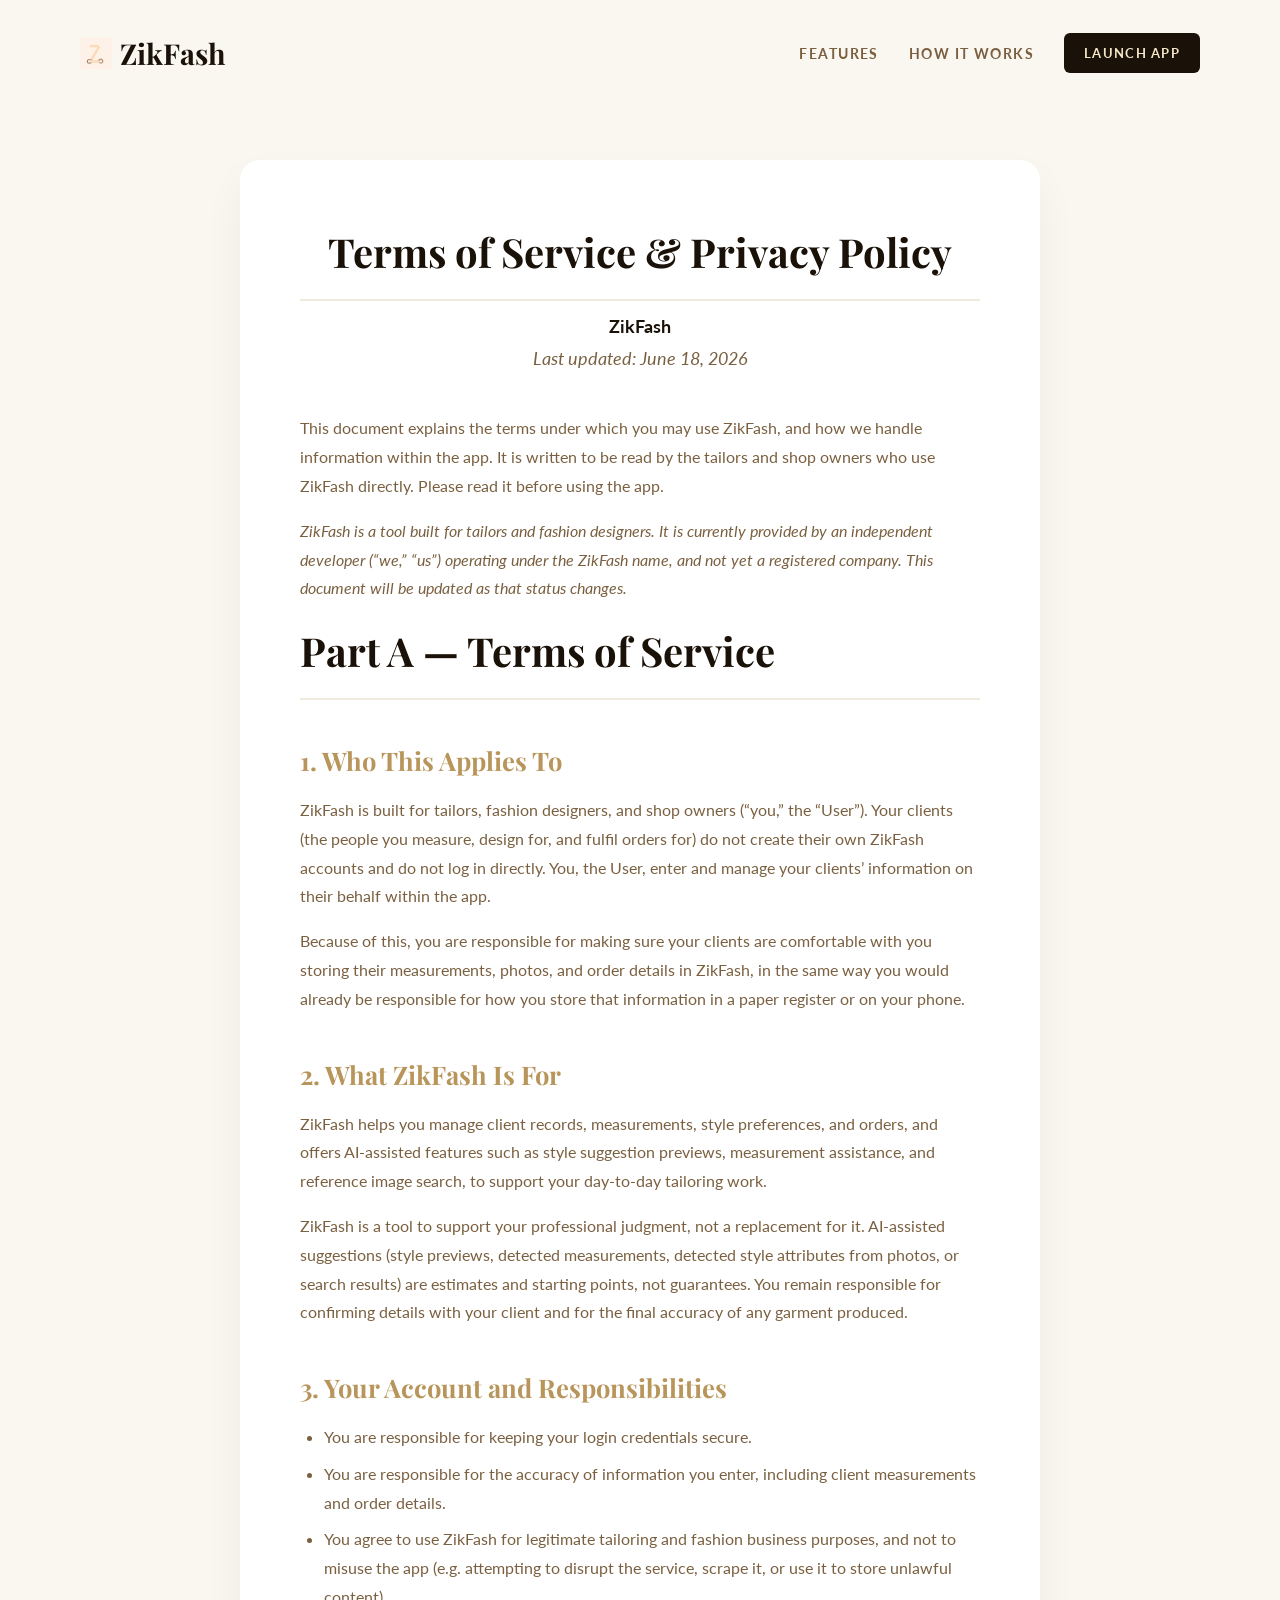
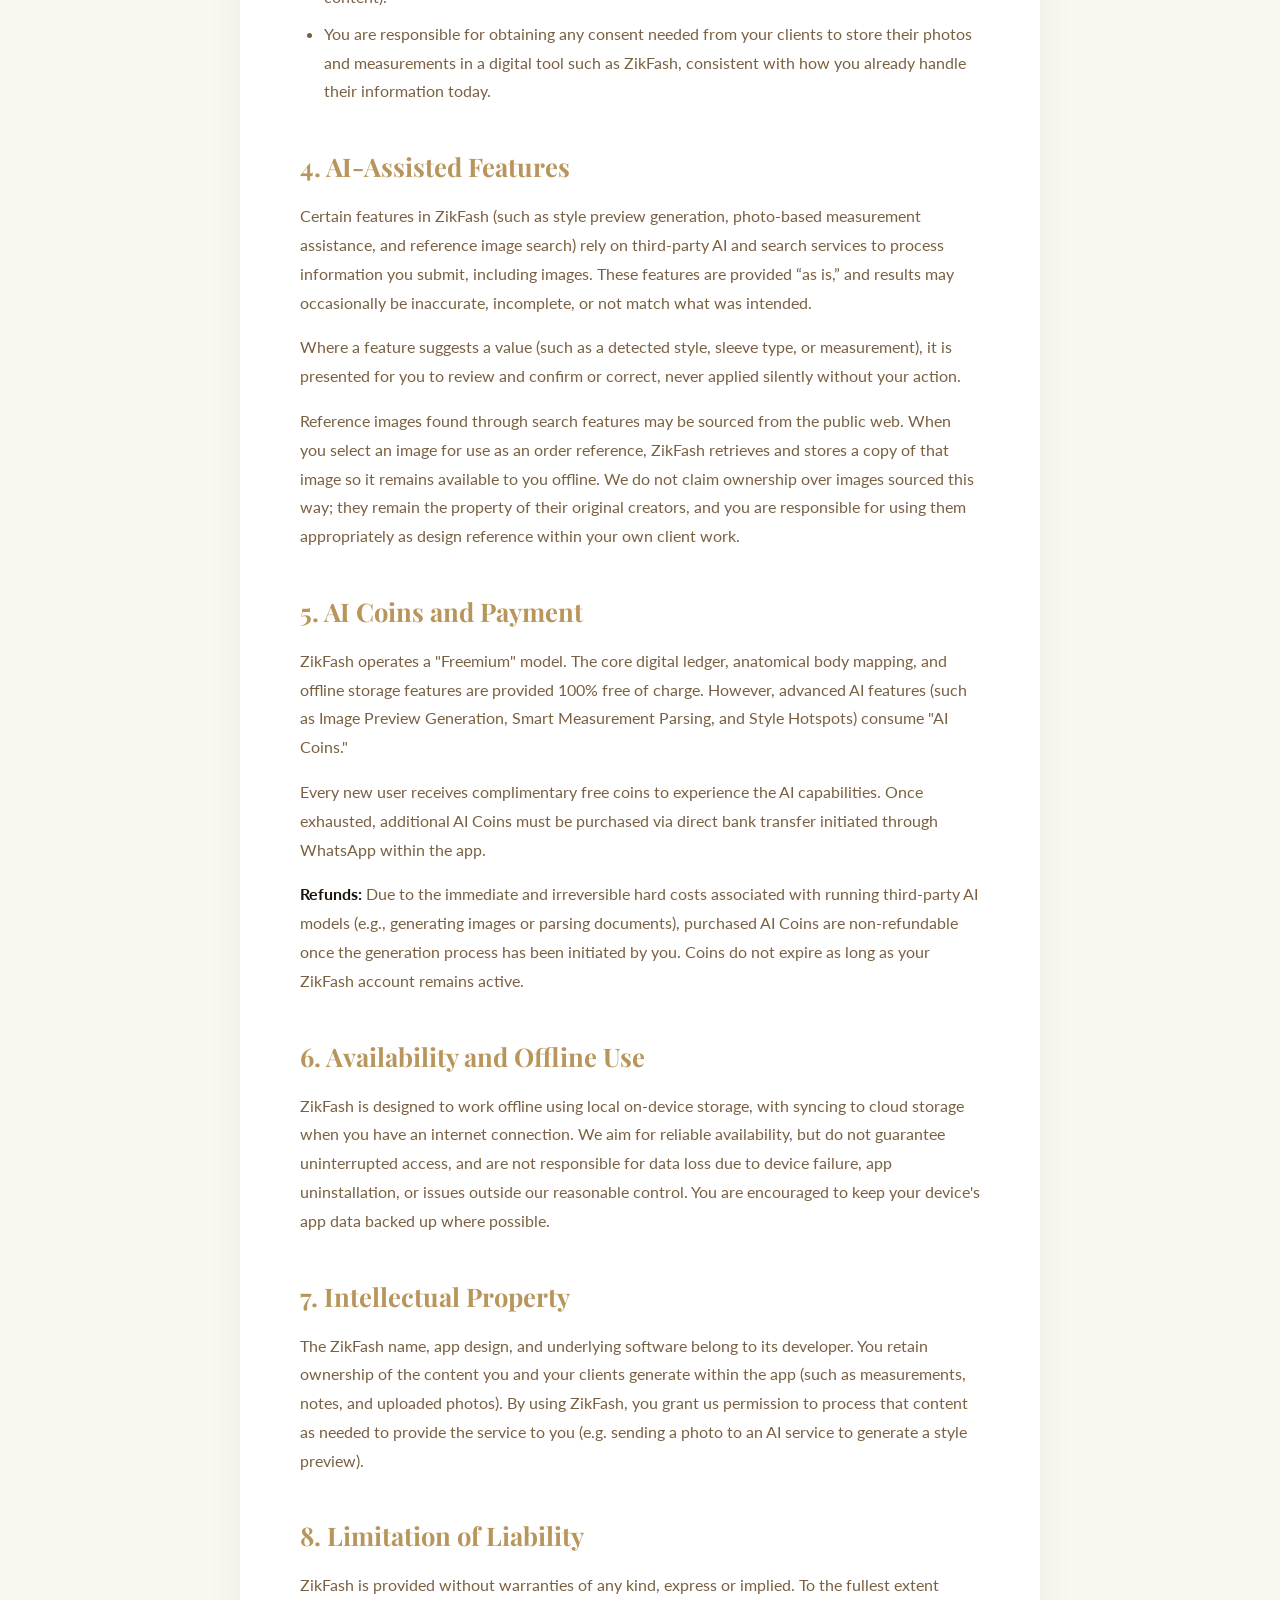
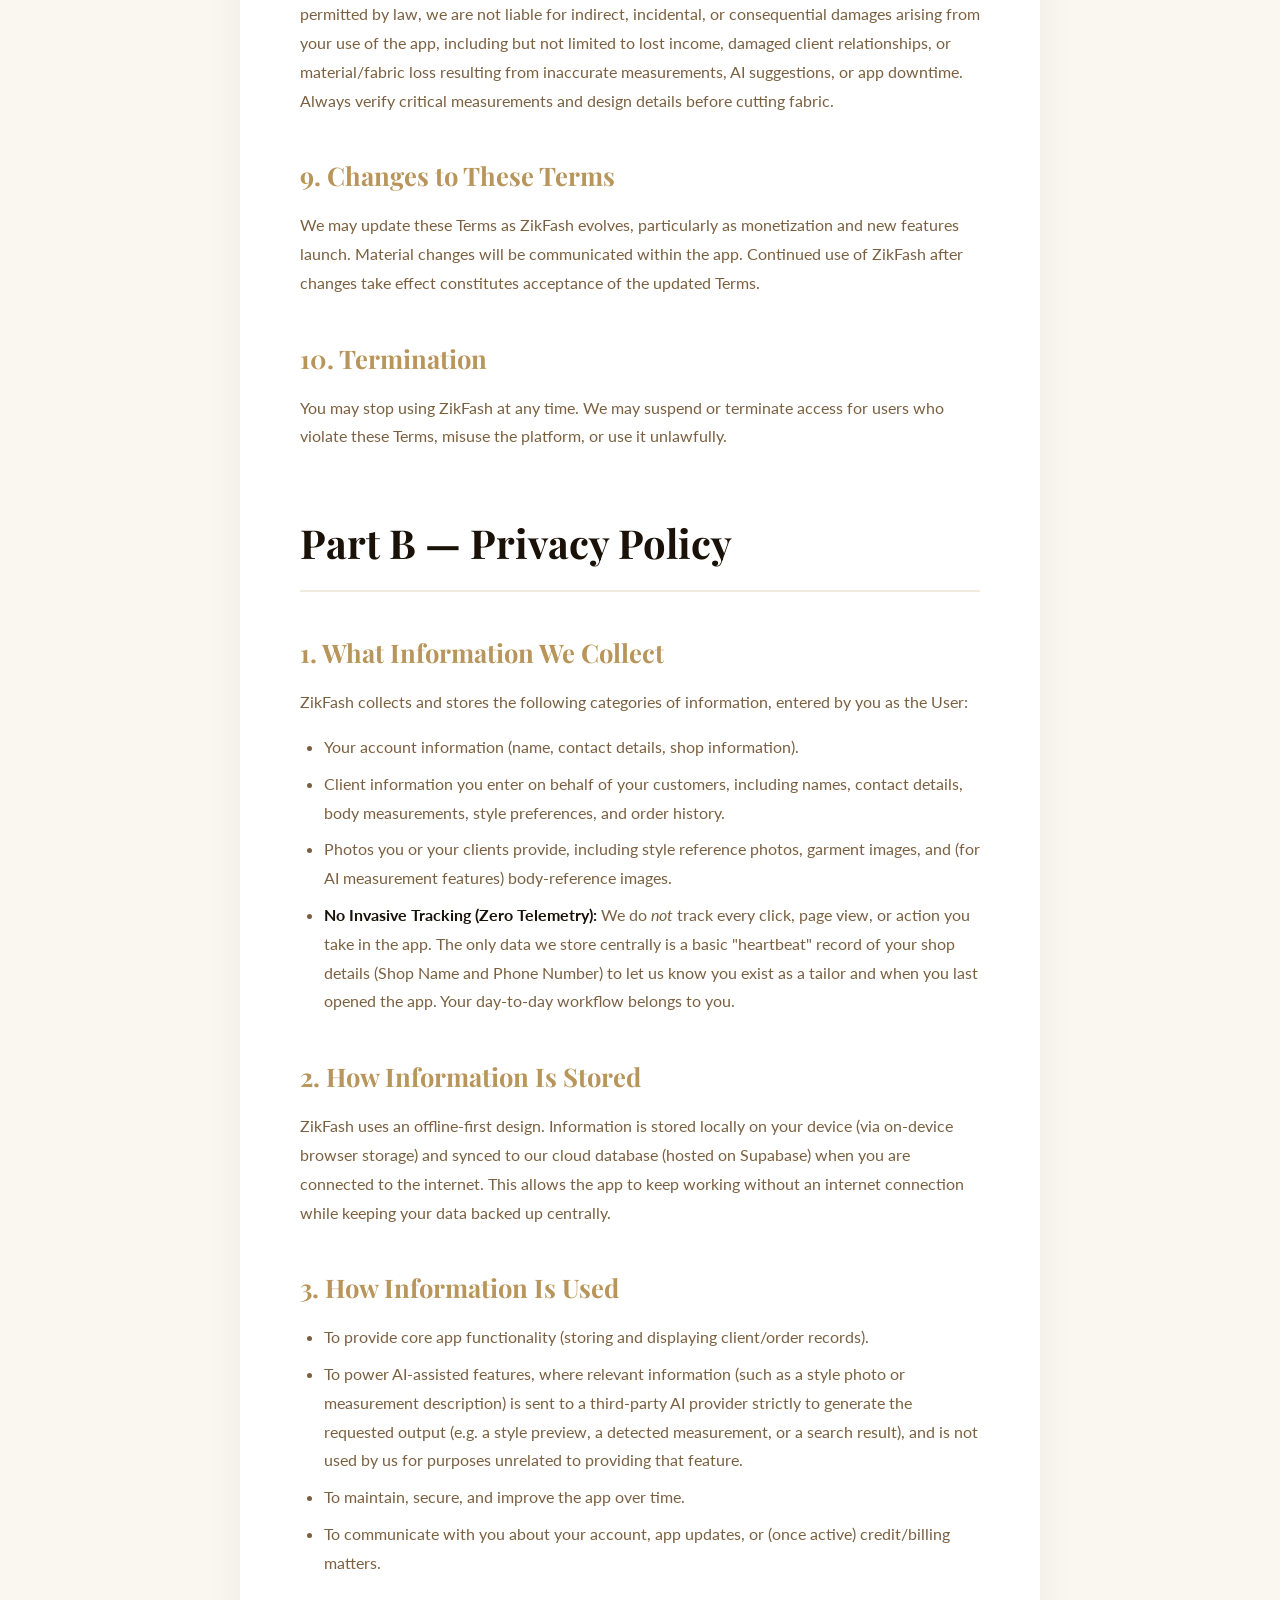
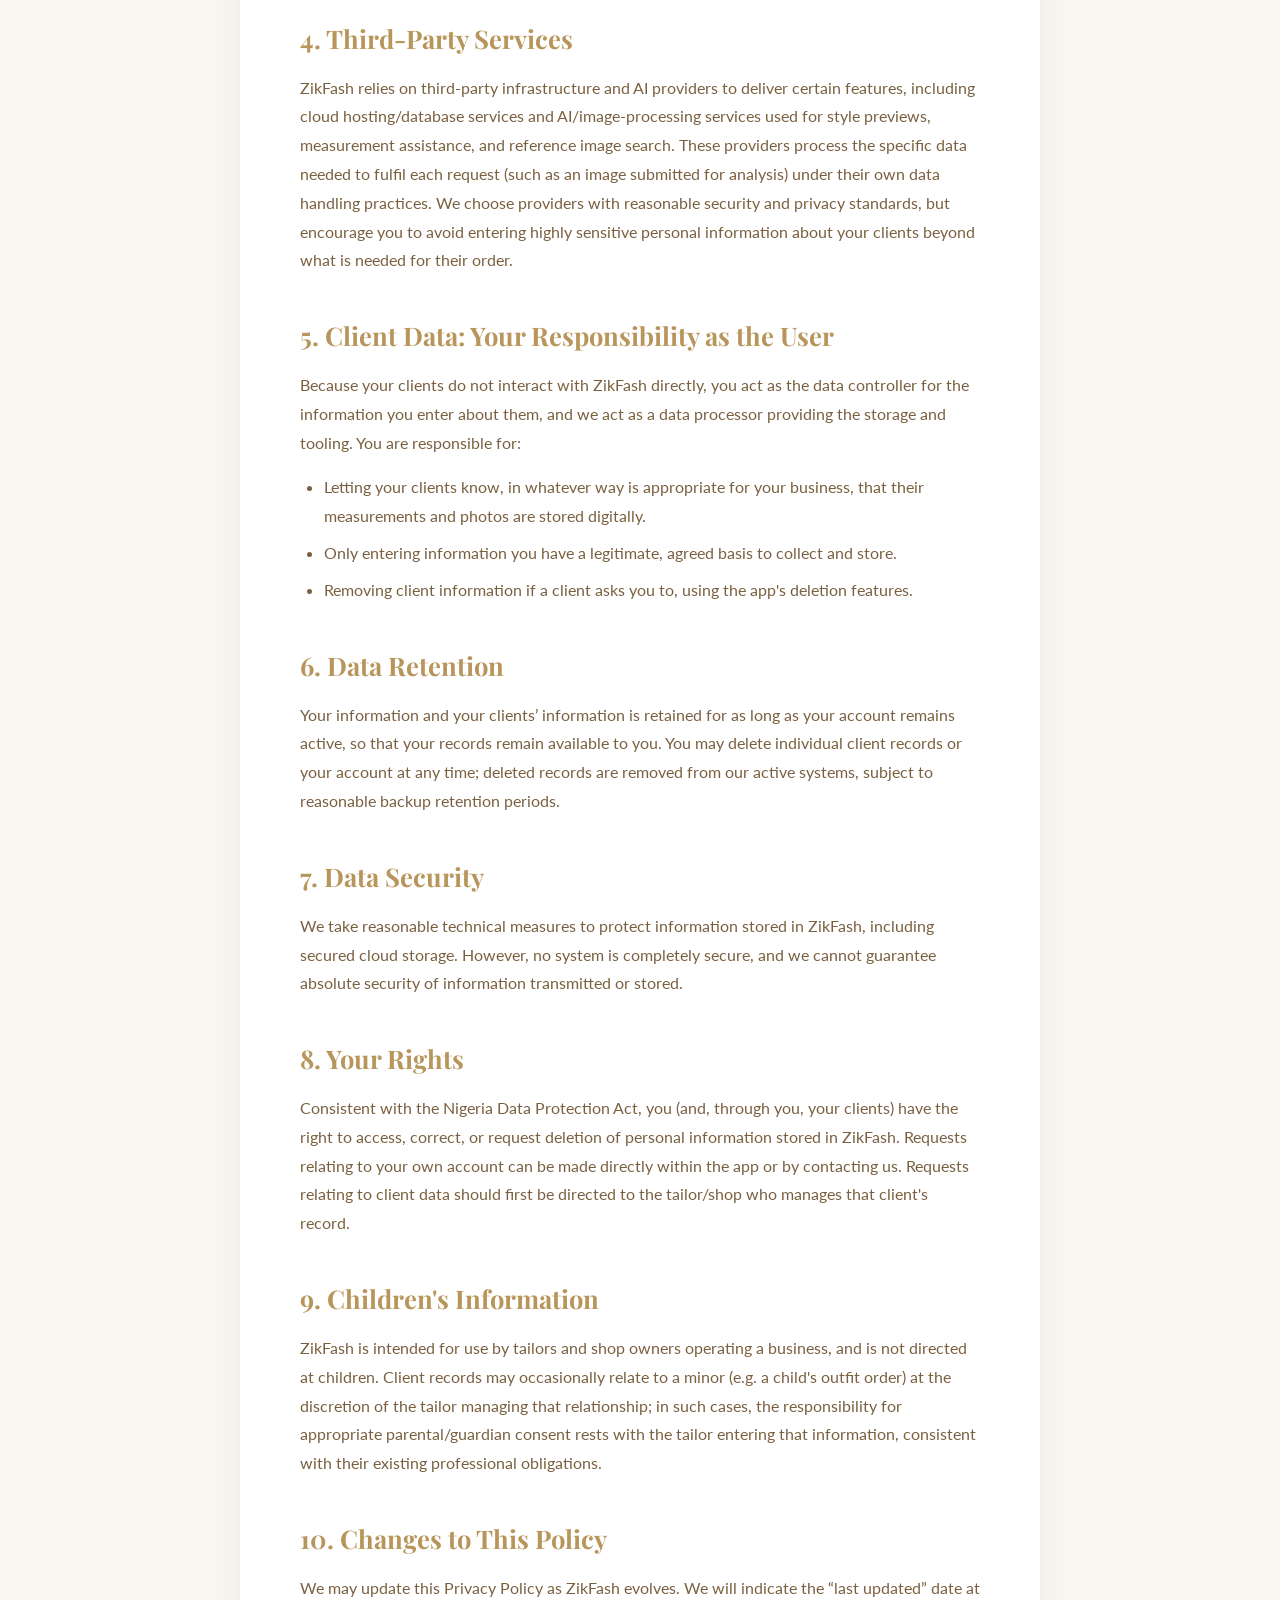
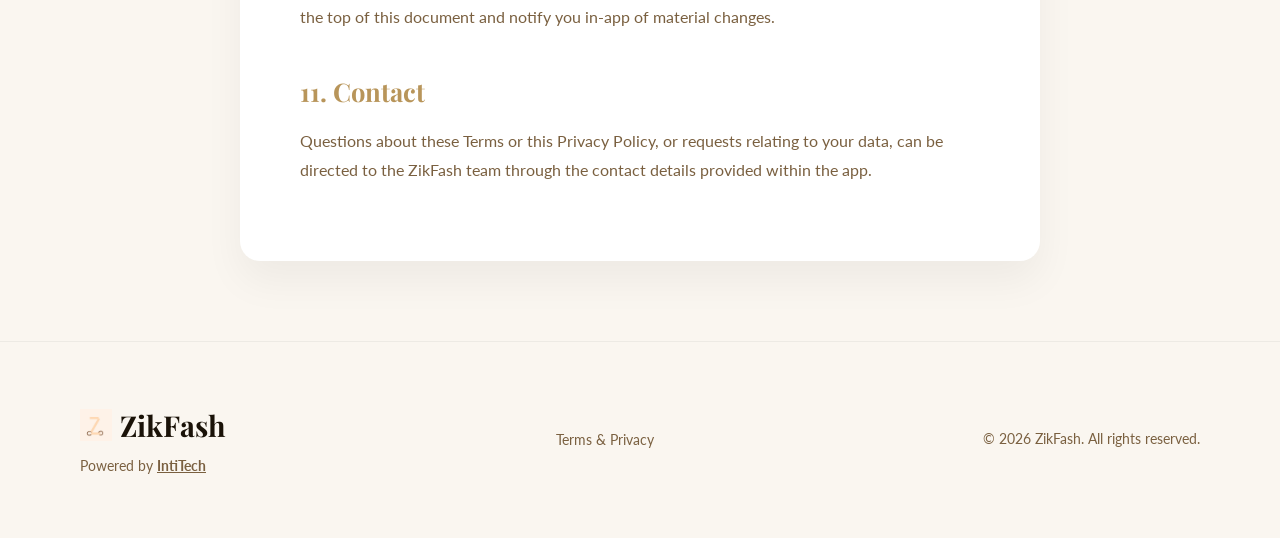
==== privacy.html @ ff7051a9 "Initial commit" ====
<!DOCTYPE html>
<html lang="en">

<head>
    <meta charset="UTF-8">
    <meta name="viewport" content="width=device-width, initial-scale=1.0, maximum-scale=1.0, user-scalable=no">
    <title>Privacy Policy & Terms of Service - ZikFash</title>
    <meta name="description" content="Terms of Service and Privacy Policy for ZikFash, the offline-first tailor management app.">
    <link rel="preconnect" href="https://fonts.googleapis.com">
    <link rel="preconnect" href="https://fonts.gstatic.com" crossorigin>
    <link href="https://fonts.googleapis.com/css2?family=Lato:wght@400;700&family=Playfair+Display:ital,wght@0,600;0,700;1,600&display=swap" rel="stylesheet">
    <link href="https://fonts.googleapis.com/css2?family=Material+Symbols+Outlined" rel="stylesheet" />
    <link rel="stylesheet" href="style.css">
    <style>
        .legal-wrap {
            padding: 160px 20px 80px;
            background: var(--cream);
            min-height: 100vh;
        }
        .legal-content {
            max-width: 800px;
            margin: 0 auto;
            background: #fff;
            padding: 60px;
            border-radius: 20px;
            box-shadow: 0 20px 40px rgba(26, 18, 8, 0.05);
        }
        .legal-content h1 {
            font-family: 'Playfair Display', serif;
            font-size: 2.5rem;
            color: var(--espresso);
            margin-bottom: 10px;
            border-bottom: 2px solid rgba(184, 149, 90, 0.2);
            padding-bottom: 15px;
        }
        .legal-content h2 {
            font-family: 'Playfair Display', serif;
            font-size: 1.6rem;
            color: var(--gold);
            margin: 40px 0 15px;
        }
        .legal-content p {
            color: var(--text-mid);
            line-height: 1.8;
            margin-bottom: 16px;
        }
        .legal-content ul {
            color: var(--text-mid);
            line-height: 1.8;
            margin-bottom: 24px;
            padding-left: 24px;
        }
        .legal-content ul li {
            margin-bottom: 8px;
        }
        .legal-content strong {
            color: var(--espresso);
        }
        .legal-content em {
            color: var(--text-mid);
            font-style: italic;
        }
        .legal-header {
            text-align: center;
            margin-bottom: 40px;
        }
        .legal-header p {
            margin: 0;
            font-size: 1.1rem;
        }
        @media (max-width: 768px) {
            .legal-content {
                padding: 30px 20px;
            }
            .legal-wrap {
                padding-top: 120px;
            }
        }
    </style>
</head>

<body>
    <header class="header">
        <div class="container">
            <a href="index.html" class="logo">
                <img src="zeelogo.webp" alt="ZikFash Logo" class="logo-img"> ZikFash
            </a>
            <nav class="nav">
                <a href="index.html#features">Features</a>
                <a href="index.html#how-it-works">How It Works</a>
                <a href="https://zikfash.intitech.dev/" class="btn-launch-header">Launch App</a>
            </nav>
        </div>
    </header>

    <main class="legal-wrap">
        <div class="legal-content">
            <div class="legal-header">
                <h1>Terms of Service & Privacy Policy</h1>
                <p><strong>ZikFash</strong></p>
                <p><em>Last updated: June 18, 2026</em></p>
            </div>
            
            <p>This document explains the terms under which you may use ZikFash, and how we handle information within the app. It is written to be read by the tailors and shop owners who use ZikFash directly. Please read it before using the app.</p>
            <p><em>ZikFash is a tool built for tailors and fashion designers. It is currently provided by an independent developer (“we,” “us”) operating under the ZikFash name, and not yet a registered company. This document will be updated as that status changes.</em></p>
            
            <h1>Part A — Terms of Service</h1>
            
            <h2>1. Who This Applies To</h2>
            <p>ZikFash is built for tailors, fashion designers, and shop owners (“you,” the “User”). Your clients (the people you measure, design for, and fulfil orders for) do not create their own ZikFash accounts and do not log in directly. You, the User, enter and manage your clients’ information on their behalf within the app.</p>
            <p>Because of this, you are responsible for making sure your clients are comfortable with you storing their measurements, photos, and order details in ZikFash, in the same way you would already be responsible for how you store that information in a paper register or on your phone.</p>
            
            <h2>2. What ZikFash Is For</h2>
            <p>ZikFash helps you manage client records, measurements, style preferences, and orders, and offers AI-assisted features such as style suggestion previews, measurement assistance, and reference image search, to support your day-to-day tailoring work.</p>
            <p>ZikFash is a tool to support your professional judgment, not a replacement for it. AI-assisted suggestions (style previews, detected measurements, detected style attributes from photos, or search results) are estimates and starting points, not guarantees. You remain responsible for confirming details with your client and for the final accuracy of any garment produced.</p>
            
            <h2>3. Your Account and Responsibilities</h2>
            <ul>
                <li>You are responsible for keeping your login credentials secure.</li>
                <li>You are responsible for the accuracy of information you enter, including client measurements and order details.</li>
                <li>You agree to use ZikFash for legitimate tailoring and fashion business purposes, and not to misuse the app (e.g. attempting to disrupt the service, scrape it, or use it to store unlawful content).</li>
                <li>You are responsible for obtaining any consent needed from your clients to store their photos and measurements in a digital tool such as ZikFash, consistent with how you already handle their information today.</li>
            </ul>
            
            <h2>4. AI-Assisted Features</h2>
            <p>Certain features in ZikFash (such as style preview generation, photo-based measurement assistance, and reference image search) rely on third-party AI and search services to process information you submit, including images. These features are provided “as is,” and results may occasionally be inaccurate, incomplete, or not match what was intended.</p>
            <p>Where a feature suggests a value (such as a detected style, sleeve type, or measurement), it is presented for you to review and confirm or correct, never applied silently without your action.</p>
            <p>Reference images found through search features may be sourced from the public web. When you select an image for use as an order reference, ZikFash retrieves and stores a copy of that image so it remains available to you offline. We do not claim ownership over images sourced this way; they remain the property of their original creators, and you are responsible for using them appropriately as design reference within your own client work.</p>
            
            <h2>5. AI Coins and Payment</h2>
            <p>ZikFash operates a "Freemium" model. The core digital ledger, anatomical body mapping, and offline storage features are provided 100% free of charge. However, advanced AI features (such as Image Preview Generation, Smart Measurement Parsing, and Style Hotspots) consume "AI Coins."</p>
            <p>Every new user receives complimentary free coins to experience the AI capabilities. Once exhausted, additional AI Coins must be purchased via direct bank transfer initiated through WhatsApp within the app.</p>
            <p><strong>Refunds:</strong> Due to the immediate and irreversible hard costs associated with running third-party AI models (e.g., generating images or parsing documents), purchased AI Coins are non-refundable once the generation process has been initiated by you. Coins do not expire as long as your ZikFash account remains active.</p>
            
            <h2>6. Availability and Offline Use</h2>
            <p>ZikFash is designed to work offline using local on-device storage, with syncing to cloud storage when you have an internet connection. We aim for reliable availability, but do not guarantee uninterrupted access, and are not responsible for data loss due to device failure, app uninstallation, or issues outside our reasonable control. You are encouraged to keep your device's app data backed up where possible.</p>
            
            <h2>7. Intellectual Property</h2>
            <p>The ZikFash name, app design, and underlying software belong to its developer. You retain ownership of the content you and your clients generate within the app (such as measurements, notes, and uploaded photos). By using ZikFash, you grant us permission to process that content as needed to provide the service to you (e.g. sending a photo to an AI service to generate a style preview).</p>
            
            <h2>8. Limitation of Liability</h2>
            <p>ZikFash is provided without warranties of any kind, express or implied. To the fullest extent permitted by law, we are not liable for indirect, incidental, or consequential damages arising from your use of the app, including but not limited to lost income, damaged client relationships, or material/fabric loss resulting from inaccurate measurements, AI suggestions, or app downtime. Always verify critical measurements and design details before cutting fabric.</p>
            
            <h2>9. Changes to These Terms</h2>
            <p>We may update these Terms as ZikFash evolves, particularly as monetization and new features launch. Material changes will be communicated within the app. Continued use of ZikFash after changes take effect constitutes acceptance of the updated Terms.</p>
            
            <h2>10. Termination</h2>
            <p>You may stop using ZikFash at any time. We may suspend or terminate access for users who violate these Terms, misuse the platform, or use it unlawfully.</p>
            
            <h1 style="margin-top: 60px;">Part B — Privacy Policy</h1>
            
            <h2>1. What Information We Collect</h2>
            <p>ZikFash collects and stores the following categories of information, entered by you as the User:</p>
            <ul>
                <li>Your account information (name, contact details, shop information).</li>
                <li>Client information you enter on behalf of your customers, including names, contact details, body measurements, style preferences, and order history.</li>
                <li>Photos you or your clients provide, including style reference photos, garment images, and (for AI measurement features) body-reference images.</li>
                <li><strong>No Invasive Tracking (Zero Telemetry):</strong> We do <em>not</em> track every click, page view, or action you take in the app. The only data we store centrally is a basic "heartbeat" record of your shop details (Shop Name and Phone Number) to let us know you exist as a tailor and when you last opened the app. Your day-to-day workflow belongs to you.</li>
            </ul>
            
            <h2>2. How Information Is Stored</h2>
            <p>ZikFash uses an offline-first design. Information is stored locally on your device (via on-device browser storage) and synced to our cloud database (hosted on Supabase) when you are connected to the internet. This allows the app to keep working without an internet connection while keeping your data backed up centrally.</p>
            
            <h2>3. How Information Is Used</h2>
            <ul>
                <li>To provide core app functionality (storing and displaying client/order records).</li>
                <li>To power AI-assisted features, where relevant information (such as a style photo or measurement description) is sent to a third-party AI provider strictly to generate the requested output (e.g. a style preview, a detected measurement, or a search result), and is not used by us for purposes unrelated to providing that feature.</li>
                <li>To maintain, secure, and improve the app over time.</li>
                <li>To communicate with you about your account, app updates, or (once active) credit/billing matters.</li>
            </ul>
            
            <h2>4. Third-Party Services</h2>
            <p>ZikFash relies on third-party infrastructure and AI providers to deliver certain features, including cloud hosting/database services and AI/image-processing services used for style previews, measurement assistance, and reference image search. These providers process the specific data needed to fulfil each request (such as an image submitted for analysis) under their own data handling practices. We choose providers with reasonable security and privacy standards, but encourage you to avoid entering highly sensitive personal information about your clients beyond what is needed for their order.</p>
            
            <h2>5. Client Data: Your Responsibility as the User</h2>
            <p>Because your clients do not interact with ZikFash directly, you act as the data controller for the information you enter about them, and we act as a data processor providing the storage and tooling. You are responsible for:</p>
            <ul>
                <li>Letting your clients know, in whatever way is appropriate for your business, that their measurements and photos are stored digitally.</li>
                <li>Only entering information you have a legitimate, agreed basis to collect and store.</li>
                <li>Removing client information if a client asks you to, using the app's deletion features.</li>
            </ul>
            
            <h2>6. Data Retention</h2>
            <p>Your information and your clients’ information is retained for as long as your account remains active, so that your records remain available to you. You may delete individual client records or your account at any time; deleted records are removed from our active systems, subject to reasonable backup retention periods.</p>
            
            <h2>7. Data Security</h2>
            <p>We take reasonable technical measures to protect information stored in ZikFash, including secured cloud storage. However, no system is completely secure, and we cannot guarantee absolute security of information transmitted or stored.</p>
            
            <h2>8. Your Rights</h2>
            <p>Consistent with the Nigeria Data Protection Act, you (and, through you, your clients) have the right to access, correct, or request deletion of personal information stored in ZikFash. Requests relating to your own account can be made directly within the app or by contacting us. Requests relating to client data should first be directed to the tailor/shop who manages that client's record.</p>
            
            <h2>9. Children's Information</h2>
            <p>ZikFash is intended for use by tailors and shop owners operating a business, and is not directed at children. Client records may occasionally relate to a minor (e.g. a child's outfit order) at the discretion of the tailor managing that relationship; in such cases, the responsibility for appropriate parental/guardian consent rests with the tailor entering that information, consistent with their existing professional obligations.</p>
            
            <h2>10. Changes to This Policy</h2>
            <p>We may update this Privacy Policy as ZikFash evolves. We will indicate the “last updated” date at the top of this document and notify you in-app of material changes.</p>
            
            <h2>11. Contact</h2>
            <p>Questions about these Terms or this Privacy Policy, or requests relating to your data, can be directed to the ZikFash team through the contact details provided within the app.</p>
        </div>
    </main>

    <footer class="footer">
        <div class="container">
            <div class="footer-wrap">
                <div class="f-brand">
                    <div class="logo">
                        <img src="zeelogo.webp" alt="ZikFash Logo" class="logo-img"> ZikFash
                    </div>
                    <p>Powered by <a href="https://intitech.dev/" target="_blank" rel="noopener" style="color: inherit; text-decoration: underline;"><strong>IntiTech</strong></a></p>
                </div>
                <div class="f-links" style="display: flex; gap: 20px; align-items: center;">
                    <a href="privacy.html" style="color: var(--text-mid); font-size: 0.9rem;">Terms & Privacy</a>
                </div>
                <p class="copyright">&copy; 2026 ZikFash. All rights reserved.</p>
            </div>
        </div>
    </footer>
</body>
</html>
---- style.css ----
:root {
    --cream: #faf6f0;
    --espresso: #1a1208;
    --espresso-soft: #2e2010;
    --gold: #b8955a;
    --gold-bright: #d4a84b;
    --text: #1a1208;
    --text-mid: #7a6040;
    --text-light: #f5e6c8;
}

* {
    margin: 0;
    padding: 0;
    box-sizing: border-box;
}

html {
    scroll-behavior: smooth;
}

a,
a:link,
a:visited,
a:hover,
a:active {
    text-decoration: none;
    color: inherit;
}

body {
    font-family: 'Lato', sans-serif;
    background: var(--cream);
    color: var(--text);
    overflow-x: hidden;
    line-height: 1.6;
}

.container {
    max-width: 1200px;
    margin: 0 auto;
    padding: 0 40px;
}

/* ─── Header ─────────────────────────────────────────── */
.header {
    padding: 30px 0;
    position: absolute;
    width: 100%;
    z-index: 100;
}

.header .container {
    display: flex;
    justify-content: space-between;
    align-items: center;
}

.logo {
    font-family: 'Playfair Display', serif;
    font-size: 1.8rem;
    font-weight: 700;
    color: var(--espresso);
    display: flex;
    align-items: center;
    gap: 8px;
    white-space: nowrap;
    /* Prevent logo from breaking */
}

.logo .material-symbols-outlined {
    font-size: 2rem;
    color: var(--gold);
}

.logo-img {
    width: 2rem;
    height: 2rem;
    object-fit: contain;
}

.nav {
    display: flex;
    gap: 30px;
    align-items: center;
}

.nav a {
    text-decoration: none;
    color: var(--text-mid);
    font-size: 0.9rem;
    font-weight: 700;
    text-transform: uppercase;
    letter-spacing: 0.1em;
    transition: color 0.3s;
}

.nav a:hover {
    color: var(--gold);
}

.nav-toggle,
.nav-toggle-label {
    display: none;
}

.btn-launch-header {
    background: var(--espresso);
    color: var(--text-light) !important;
    padding: 10px 20px;
    border-radius: 6px;
    font-size: 0.8rem !important;
}

/* ─── Hero ─────────────────────────────────────────── */
.hero {
    padding: 160px 40px 100px 60px;
    min-height: 100vh;
    display: flex;
    align-items: center;
    background: radial-gradient(circle at top right, #fffdf8, transparent);
}

.hero-grid {
    display: grid;
    grid-template-columns: 1.3fr 1fr;
    gap: 60px;
    align-items: center;
}

.hero-text h1 {
    font-family: 'Playfair Display', serif;
    font-size: 3.5rem;
    line-height: 1.2;
    color: var(--espresso);
    margin-bottom: 24px;
}

.hero-text h1 span {
    color: var(--gold);
    display: block;
}

.hero-text p {
    font-size: 1.25rem;
    color: var(--text-mid);
    margin-bottom: 40px;
    max-width: 500px;
}

.btn-gold {
    background: var(--gold);
    color: #fff;
    text-decoration: none;
    padding: 18px 36px;
    border-radius: 8px;
    font-weight: 700;
    font-size: 1.1rem;
    box-shadow: 0 10px 20px rgba(184, 149, 90, 0.2);
    transition: all 0.3s;
    border: none;
    cursor: pointer;
    font-family: 'Lato', sans-serif;
    display: inline-block;
}

.btn-gold:hover {
    background: var(--gold-bright);
    transform: translateY(-3px);
    box-shadow: 0 15px 30px rgba(184, 149, 90, 0.3);
}

.onboard-form {
    display: flex;
    flex-direction: column;
    gap: 12px;
    background: #fff;
    padding: 12px;
    border-radius: 20px;
    box-shadow: 0 20px 40px rgba(26, 18, 8, 0.08);
    border: 1px solid rgba(184, 149, 90, 0.15);
    max-width: 540px;
    margin-bottom: 24px;
}

.form-row {
    display: flex;
    align-items: center;
    background: rgba(184, 149, 90, 0.03);
    border-radius: 12px;
    padding: 0 16px;
    transition: all 0.3s;
    border: 1px solid transparent;
}

.form-row:focus-within {
    background: #fff;
    border-color: var(--gold);
    box-shadow: 0 8px 20px rgba(184, 149, 90, 0.1);
}

.icon-faint {
    font-size: 1.2rem;
    color: var(--text-mid);
    opacity: 0.5;
    margin-right: 8px;
}

.main-row {
    height: 56px;
}

.onboard-form input {
    flex: 1;
    border: none !important;
    background: transparent;
    padding: 12px 0;
    font-size: 1.05rem;
    font-family: 'Lato', sans-serif;
    outline: none;
    color: var(--espresso);
}

.secondary-row {
    display: flex;
    gap: 8px;
    background: none !important;
    padding: 0 !important;
    border: none !important;
}

.secondary-row .input-wrap {
    flex: 1.5;
    display: flex;
    align-items: center;
    background: rgba(184, 149, 90, 0.03);
    border-radius: 12px;
    padding: 0 12px;
    height: 45px;
    border: 1px solid transparent;
}

.secondary-row .input-wrap:focus-within {
    background: #fff;
    border-color: var(--gold);
}

.secondary-row .select-wrap {
    flex: 1;
    background: rgba(184, 149, 90, 0.03);
    border-radius: 12px;
    height: 45px;
    display: flex;
    align-items: center;
    padding: 0 12px;
    min-width: 90px;
}

.onboard-form select {
    border: none !important;
    background: transparent;
    width: 100%;
    font-size: 1.05rem;
    font-weight: 700;
    color: var(--text-mid);
    outline: none;
    cursor: pointer;
}

.onboard-form .btn-gold {
    flex: 1.5;
    height: 45px;
    padding: 0 16px;
    border-radius: 12px;
    font-size: 0.85rem;
    white-space: nowrap;
}

@media (max-width: 768px) {
    .onboard-form {
        max-width: 100%;
        padding: 8px;
    }

    .secondary-row {
        display: grid;
        grid-template-columns: 1fr 65px;
        gap: 12px;
        margin-top: 10px;
    }

    .secondary-row .btn-gold {
        grid-column: span 2;
        width: 100%;
        margin-top: 4px;
    }
}

.onboard-alt {
    font-size: 0.95rem;
    color: var(--text-mid);
}

.onboard-alt a {
    color: var(--gold);
    font-weight: 700;
    text-decoration: none;
}

.onboard-alt a:hover {
    text-decoration: underline;
}

:root {
    --anim-bg: var(--cream);
    --anim-scissors: var(--espresso);
    --anim-blade: #bdc3c7;
    --anim-screw: darkgray;
    --anim-paper: #0b132b;
    /* Navy */
}

.illustration-container {
    position: relative;
    width: 100%;
    height: 500px;
    background: var(--anim-bg);
    overflow: hidden;
    border-radius: 40px;
    box-shadow: 0 40px 100px rgba(26, 18, 8, 0.1);
    perspective: 1200px;
    transform-style: preserve-3d;
    --paper-delay: 11s;
    --text-delay: 17s;

    /* Timing Controls */
    --start-delay: 2s;
    --rig-flatten-dur: 2s;
    --transform-dur: 5s;

    /* Cut Line Controls */
    --cut-x: calc(50% - (var(--fab-w) / 2));
    --cut-y: calc(50% - 7px);
    --cut-thick: 2px;
}

#logo-rig {
    position: absolute;
    width: 100%;
    height: 100%;
    top: 0;
    left: 0;
    pointer-events: none;
    transform-origin: center center;
    transform: rotateX(55deg) rotateZ(-15deg);
    transform-style: preserve-3d;
    transition: transform var(--rig-flatten-dur) cubic-bezier(0.4, 0, 0.2, 1);

    /* Deterministic Animation Variables */
    --fab-w: 400px;
    --tip-o: 186px;
    --start: calc(50% - (var(--fab-w) / 2) - var(--tip-o));
    --end: calc(50% + (var(--fab-w) / 2) - var(--tip-o));
    --assemble-x: -150px;
    --anim-dur: 7s;
    --snip-dur: 1.26s;
    --paper-delay: 8s;
    --text-delay: 14s;

    /* Cut Line Controls */
    --cut-x: calc(50% - (var(--fab-w) / 2));
    --cut-y: calc(50% - 1px);
    --cut-thick: 2px;
}

#logo-rig.transformed {
    transform: rotateX(0deg) rotateZ(0deg);
}

#scissors {
    position: absolute;
    top: calc(50% - 44px);
    left: var(--start);
    transform: translate(-50%, -50%);
    transform-style: preserve-3d;
    animation: move var(--anim-dur) linear forwards var(--start-delay);
    z-index: 25;
}

@keyframes opac {
    100% {
        opacity: 1;
    }
}

@keyframes move {
    0% {
        left: var(--start);
        top: calc(50% - 44px);
    }

    90% {
        left: var(--end);
        top: calc(50% - 44px);
        z-index: 25;
    }

    100% {
        left: calc(50% + var(--assemble-x));
        top: calc(50% - 44px);
        z-index: 25;
    }
}

.hole {
    position: absolute;
    background: var(--anim-scissors);
    width: 90px;
    height: 90px;
    border-radius: 100px;
    background: radial-gradient(circle at center, transparent 45%, var(--anim-scissors) 47%, var(--anim-scissors) 100%);
}

.blade {
    position: absolute;
    background: var(--anim-blade);
    width: 230px;
    height: 30px;
    left: 80px;
    top: 30px;
    box-shadow: 0 0 10px rgba(0, 0, 0, .1);
    transition: all 1s cubic-bezier(0.4, 0, 0.2, 1);
}

.blade.segment-1 {
    width: 115px;
    border-radius: 0 !important;
}

.blade.segment-2 {
    width: 115px;
    left: 195px;
    /* 80px base + 115px split */
}

#top-part,
#bottom-part {
    position: absolute;
    top: 0;
    left: 0;
    transform-origin: 155px 44px;
    transform-style: preserve-3d;
    transition: transform 5s cubic-bezier(0.4, 0, 0.2, 1);
}

#top-part {
    transform: rotateZ(30deg);
    z-index: 2;
}

#bottom-part {
    transform: rotateZ(-30deg);
    z-index: 1;
}

#rotator-top,
#rotator-bottom {
    transform-origin: 155px 44px;
    transform-style: preserve-3d;
}

#rotator-top {
    animation: rotateTop var(--snip-dur) linear 5 forwards var(--start-delay);
}

#rotator-bottom {
    animation: rotateBottom var(--snip-dur) linear 5 forwards var(--start-delay);
}

@keyframes rotateTop {
    0% {
        transform: rotateZ(-10deg);
    }

    50% {
        transform: rotateZ(20deg);
    }

    100% {
        transform: rotateZ(-10deg);
    }
}

@keyframes rotateBottom {
    0% {
        transform: rotateZ(10deg);
    }

    50% {
        transform: rotateZ(-20deg);
    }

    100% {
        transform: rotateZ(10deg);
    }
}

.screw {
    position: absolute;
    width: 14px;
    height: 14px;
    background: var(--anim-screw);
    border-radius: 50%;
    top: 37px;
    left: 148px;
    box-shadow: inset 0 2px 3px rgba(255, 255, 255, 0.8), 0 2px 5px rgba(0, 0, 0, 0.3);
    z-index: 5;
}

/* ── Z-Logo Transformation State (Mechanical Rig Version) ─────── */

#scissors.transformed {
    animation: none;
    /* Center the Z shape visually in the viewport */
    left: calc(50% - 150px);
    top: calc(50% - 30px);
    transform: translate(-50%, -50%);
    transition: all 1s ease-in-out;
}

#scissors.transformed #rotator-top,
#scissors.transformed #rotator-bottom {
    animation: none;
    /* Stop the snipping action */
}

/* Diagonal Assembly (Assembly A / Bottom Part) */
#scissors.transformed #bottom-part {
    /* Pivot around the hinge to become the diagonal */
    transform: rotateZ(-60deg);
}

/* Base Assembly (Assembly B / Top Part / Handle Side) -> Forms Bottom Bar */
#scissors.transformed #top-part {
    /* Translate aligns the joint end exactly with Diagonal's Bottom-Left handle.
       540deg roll flips the assembly so its handle is on the Far-Right. */
    transform: translate(-14px, 96px) rotateZ(540deg);
    transition: all var(--transform-dur) cubic-bezier(0.4, 0, 0.2, 1);
}

/* Top Bar (Assembly B / Top Part / Tip Side) */
#scissors.transformed #top-part .blade.segment-2 {
    /* Local translation to move from Bottom-Left up to Top-Right.
       Since parent is rotated 180deg, negative X moves Right globally, 
       and positive Y moves Up globally.
       This lands it perfectly on the Diagonal's Tip. */
    transform: translate(-132px, 229px) rotateZ(-360deg);
    transition: all var(--transform-dur) cubic-bezier(0.4, 0, 0.2, 1);
}

#scissors.transformed .hole {
    transform: none;
}

#scissors.transformed .screw {
    opacity: 0;
    transform: scale(0);
    transition: all 2s ease;
}

.screw:after {
    content: '';
    display: block;
    position: absolute;
    width: 10px;
    height: 3px;
    background: #333;
    top: 6px;
    left: 2px;
    box-shadow: inset 0 1px 1px black;
}

.half {
    position: absolute;
    left: 50%;
    top: 50%;
}

.half#top {
    width: 400px;
    height: 125px;
    background-color: var(--anim-paper);
    /* Aso Oke Pattern */
    background-image:
        repeating-linear-gradient(90deg, transparent, transparent 10px, rgba(212, 175, 55, 0.2) 10px, rgba(212, 175, 55, 0.2) 12px),
        repeating-linear-gradient(90deg, transparent, transparent 40px, var(--gold) 40px, var(--gold) 42px),
        repeating-linear-gradient(0deg, transparent, transparent 20px, rgba(255, 255, 255, 0.05) 20px, rgba(255, 255, 255, 0.05) 21px);
    background-size: 100% 100%;
    /* Removed inset shadow at the bottom edge to close the gap */

    animation: paper-top 5s ease-in var(--paper-delay) forwards;
    transform: translateX(-50%) translateY(-124px);
    transform-origin: bottom center;
    z-index: 5;
    transform-style: preserve-3d;
}

.half#bottom {
    width: 400px;
    height: 125px;
    background-color: var(--anim-paper);
    /* Aso Oke Pattern */
    background-image:
        repeating-linear-gradient(90deg, transparent, transparent 10px, rgba(212, 175, 55, 0.2) 10px, rgba(212, 175, 55, 0.2) 12px),
        repeating-linear-gradient(90deg, transparent, transparent 40px, var(--gold) 40px, var(--gold) 42px),
        repeating-linear-gradient(0deg, transparent, transparent 20px, rgba(255, 255, 255, 0.05) 20px, rgba(255, 255, 255, 0.05) 21px);
    background-size: 100% 100%;
    /* Removed inset shadow at the top edge to close the gap */

    z-index: 30;
    animation: paper-bottom 5s ease-in var(--paper-delay) forwards;
    transform: translateX(-50%) translateY(-1px);
    transform-origin: top center;
    transform-style: preserve-3d;
}

/* Fluttering "curly" air motion - with updated starting isometric state */
@keyframes paper-top {
    0% {
        transform: translateX(-50%) translateY(-124px) rotateX(0deg) rotateZ(0deg);
        opacity: 1;
        border-radius: 0;
    }

    20% {
        transform: translateX(-55%) translateY(-50px) rotateX(25deg) rotateZ(-10deg);
        border-radius: 10% 20% 5% 15%;
        opacity: 1;
    }

    40% {
        transform: translateX(-45%) translateY(150px) rotate(-20deg) rotateX(25deg);
        border-radius: 20% 5% 15% 10%;
        opacity: 0.9;
    }

    60% {
        transform: translateX(-60%) translateY(450px) rotate(-30deg) rotateX(75deg);
        border-radius: 5% 15% 20% 5%;
        opacity: 0.7;
    }

    80% {
        transform: translateX(-40%) translateY(850px) rotate(-15deg) rotateX(115deg);
        border-radius: 15% 5% 10% 20%;
        opacity: 0.4;
    }

    99% {
        opacity: 0.1;
    }

    100% {
        transform: translateX(-50%) translateY(1500px) rotate(0deg) rotateX(155deg);
        opacity: 0;
    }
}

@keyframes paper-bottom {
    0% {
        transform: translateX(-50%) translateY(-1px) rotateX(0deg) rotateZ(0deg);
        opacity: 1;
        border-radius: 0;
    }

    20% {
        transform: translateX(-45%) translateY(100px) rotateX(25deg) rotateZ(10deg);
        border-radius: 5% 15% 10% 20%;
        opacity: 1;
    }

    40% {
        transform: translateX(-55%) translateY(300px) rotate(20deg) rotateX(25deg);
        border-radius: 15% 5% 20% 10%;
        opacity: 0.9;
    }

    60% {
        transform: translateX(-40%) translateY(600px) rotate(30deg) rotateX(75deg);
        border-radius: 10% 20% 5% 15%;
        opacity: 0.7;
    }

    80% {
        transform: translateX(-60%) translateY(1000px) rotate(15deg) rotateX(115deg);
        border-radius: 20% 10% 15% 5%;
        opacity: 0.4;
    }

    99% {
        opacity: 0.1;
    }

    100% {
        transform: translateX(-50%) translateY(1500px) rotate(0deg) rotateX(155deg);
        opacity: 0;
    }
}

#cut {
    position: absolute;
    width: 0;
    height: var(--cut-thick);
    background: var(--anim-bg);
    box-shadow: none;
    top: var(--cut-y);
    left: var(--cut-x);
    transform: none;
    transform-origin: left center;
    z-index: 20;
    animation: cut var(--anim-dur) linear forwards var(--start-delay);
}

@keyframes cut {
    0% {
        width: 0;
    }

    90% {
        width: var(--fab-w);
    }

    90.1% {
        width: 0px;
    }
}



#firstline,
#secondline {
    position: absolute;
    left: calc(50% + 30px);
    transform: translateX(-50%) translateY(-50%);
    font-family: 'Playfair Display', serif;
    color: var(--anim-scissors);
    line-height: 1;
    text-transform: uppercase;
    letter-spacing: 2px;
    opacity: 0;
    animation: revealText 1.5s ease forwards var(--text-delay);
}

@keyframes revealText {
    to {
        opacity: 1;
    }
}

#firstline {
    font-size: 3.1em;
    /* Higher font size */
    top: calc(50% + 64px);
    /* Nudged down 2px */
    z-index: 35;
    /* On top of scissors (25) and bottom.half (30) */
}

#secondline {
    font-size: 1.75em;
    top: calc(50% + 148px);
    /* Nudged up 2px */
    z-index: 10;
    /* Below bottom.half (30) and scissors (25) */
}

/* ─── Features ───────────────────────────────────────── */
.features {
    padding: 120px 0;
    background: var(--espresso);
    color: var(--text-light);
}

.section-title {
    text-align: center;
    margin-bottom: 80px;
}

.section-title h2 {
    font-family: 'Playfair Display', serif;
    font-size: 2.5rem;
}

.section-title h2 span {
    color: var(--gold);
    font-style: italic;
}

.features-carousel-nav, .ai-carousel-nav {
    display: none;
}

.carousel-track-container {
    width: 100%;
}

.feature-grid {
    display: grid;
    grid-template-columns: repeat(auto-fit, minmax(320px, 1fr));
    gap: 30px;
    align-items: stretch;
}

.feature-card {
    background: var(--espresso-soft);
    padding: 40px 30px;
    border-radius: 20px;
    transition: transform 0.3s;
    text-align: center;
}

.feature-card:hover {
    transform: translateY(-10px);
}

.f-icon {
    font-size: 2.5rem;
    margin-bottom: 24px;
    display: flex;
    justify-content: center;
}

.f-icon .material-symbols-outlined {
    font-size: 3.5rem;
    color: var(--gold);
}

.feature-card.feature-card-visual {
    background: none;
    padding: 0;
    width: 100%;
    max-width: 400px;
    height: auto;
    overflow: hidden;
    position: relative;
    border: none;
    display: flex;
    flex-direction: column;
    grid-column: span 1;
    margin: 0 auto;
}

.feature-visual-img {
    display: block;
    width: 100%;
    height: auto;
    border-radius: 24px;
    box-shadow: 0 20px 50px rgba(0, 0, 0, 0.3);
    transition: transform 0.3s;
}

.feature-card-visual:hover .feature-visual-img {
    transform: scale(1.05);
}

.feature-card-visual .feature-content {
    position: relative;
    padding: 20px 0;
    width: 100%;
    background: none;
    text-align: center;
}

.feature-card-visual .feature-content h3 {
    font-size: 1.4rem;
    margin-bottom: 8px;
    color: var(--gold);
}

.feature-card-visual .feature-content p {
    font-size: 0.95rem;
    max-width: 100%;
    margin: 0;
    opacity: 0.7;
}


.feature-card h3 {
    font-family: 'Playfair Display', serif;
    font-size: 1.4rem;
    margin-bottom: 12px;
    color: var(--gold);
}

.feature-card p {
    font-size: 0.95rem;
    opacity: 0.7;
}

/* ─── Footer ─────────────────────────────────────────── */
.footer {
    padding: 60px 0;
    border-top: 1px solid rgba(0, 0, 0, 0.05);
}

.footer-wrap {
    display: flex;
    justify-content: space-between;
    align-items: center;
}

.f-brand .logo {
    margin-bottom: 8px;
}

.f-brand p {
    font-size: 0.85rem;
    color: var(--text-mid);
}

.copyright {
    color: var(--text-mid);
    font-size: 0.85rem;
}

/* ─── Animations ────────────────────────────────────── */
.reveal {
    opacity: 0;
    transform: translateY(30px);
}

.reveal.active {
    opacity: 1;
    transform: translateY(0);
    transition: all 0.8s ease-out;
}

.reveal-up {
    opacity: 0;
    transform: translateY(20px);
}

.reveal-up.active {
    opacity: 1;
    transform: translateY(0);
    transition: all 0.6s ease-out;
}

.delay-1 {
    transition-delay: 0.1s !important;
}

.delay-2 {
    transition-delay: 0.2s !important;
}

.delay-3 {
    transition-delay: 0.3s !important;
}

.floating {
    animation: floating 4s ease-in-out infinite;
}

@keyframes floating {

    0%,
    100% {
        transform: translateY(0);
    }

    50% {
        transform: translateY(-15px);
    }
}

/* ─── Responsive ────────────────────────────────────── */
@media (max-width: 1024px) {
    .container {
        padding: 0 24px;
    }

    .hero-grid {
        grid-template-columns: 1fr;
        text-align: center;
        gap: 40px;
    }

    .hero-text p {
        margin: 0 auto 40px;
    }

    .feature-grid {
        grid-template-columns: 1fr;
        gap: 40px;
    }

    .hero-text h1 {
        font-size: 3rem;
    }

    .glass-card {
        display: none;
    }

    #logo-rig {
        transform: scale(0.85) rotateX(55deg) rotateZ(-15deg);
        transform-origin: center center;
    }

    #logo-rig.transformed {
        transform: scale(0.85) rotateX(0deg) rotateZ(0deg);
    }
}

@media (max-width: 768px) {
    .header {
        padding: 20px 0;
        position: fixed;
        background: rgba(250, 246, 240, 0.95);
        backdrop-filter: blur(10px);
        box-shadow: 0 2px 10px rgba(0, 0, 0, 0.05);
    }

    .nav-toggle-label {
        display: block;
        cursor: pointer;
        color: var(--espresso);
    }

    .nav {
        position: absolute !important;
        top: 100% !important;
        left: 0 !important;
        right: 0 !important;
        background: var(--cream) !important;
        flex-direction: column !important;
        padding: 20px !important;
        gap: 20px !important;
        border-top: 1px solid #eee !important;
        transform: translateY(-20px) !important;
        opacity: 0 !important;
        visibility: hidden !important;
        display: flex !important;
        /* Force hide visually but keep layout for animation */
        pointer-events: none !important;
        transition: all 0.3s !important;
        z-index: 1000 !important;
    }

    .nav-toggle:checked~.nav {
        visibility: visible !important;
        /* Force show */
        transform: translateY(0) !important;
        opacity: 1 !important;
        pointer-events: all !important;
    }

    .onboard-form {
        flex-direction: column !important;
        background: #fff !important;
        box-shadow: 0 10px 30px rgba(0, 0, 0, 0.1) !important;
        padding: 8px !important;
        /* Math: 20px outer - 8px padding = 12px inner */
        border: 1px solid rgba(184, 149, 90, 0.2) !important;
        display: flex !important;
    }

    .form-row,
    .secondary-row .input-wrap,
    .secondary-row .select-wrap {
        background: rgba(184, 149, 90, 0.05) !important;
        border: 1px solid rgba(184, 149, 90, 0.1) !important;
        margin-bottom: 0;
        margin-top: 0;
    }

    .form-row.main-row {
        margin-bottom: 0;
    }

    .secondary-row {
        grid-template-columns: 1fr 65px !important;
        gap: 0 !important;
        margin-top: 0 !important;
    }

    .secondary-row .input-wrap {
        border-radius: 12px 0 0 12px !important;
        border-right: none !important;
    }

    .secondary-row .select-wrap {
        border-radius: 0 12px 12px 0 !important;
        min-width: 0 !important;
        /* Fix grid blowout */
        padding: 0 8px !important;
    }

    .onboard-form .btn-gold {
        margin-top: 8px;
        width: 100%;
        padding: 18px;
        height: 56px;
    }

    .features-carousel-nav, .ai-carousel-nav {
        display: flex;
        justify-content: flex-start;
        gap: 8px;
        margin: -20px auto 40px;
        background: rgba(255, 255, 255, 0.03);
        padding: 6px;
        border-radius: 100px;
        border: 1px solid rgba(184, 149, 90, 0.1);
        max-width: 100%;
        width: 100%;
        backdrop-filter: blur(10px);
        overflow-x: auto;
        -ms-overflow-style: none;
        scrollbar-width: none;
        scroll-snap-type: x mandatory;
    }
    .features-carousel-nav::-webkit-scrollbar, 
    .ai-carousel-nav::-webkit-scrollbar {
        display: none;
    }

    .carousel-anchor {
        flex: 0 0 auto;
        scroll-snap-align: center;
        background: none;
        border: none;
        color: var(--text-light);
        opacity: 0.5;
        padding: 8px 12px;
        border-radius: 100px;
        cursor: pointer;
        display: flex;
        flex-direction: column;
        align-items: center;
        gap: 4px;
        transition: all 0.3s cubic-bezier(0.25, 1, 0.5, 1);
        flex: 1;
    }

    .carousel-anchor:hover,
    .carousel-anchor.active {
        background: var(--espresso-soft);
        color: var(--gold);
        opacity: 1;
        box-shadow: 0 4px 15px rgba(0, 0, 0, 0.2);
    }

    .carousel-anchor .material-symbols-outlined {
        font-size: 1.25rem;
    }

    .carousel-anchor .anchor-label {
        font-size: 0.65rem;
        font-weight: 700;
        text-transform: uppercase;
        letter-spacing: 0.05em;
        display: block;
    }

    .carousel-track-container {
        overflow: hidden;
        width: 100%;
        border-radius: 24px;
    }

    .feature-grid, .ai-grid {
        display: flex !important;
        flex-direction: row !important;
        flex-wrap: nowrap !important;
        grid-template-columns: none !important;
        width: 100% !important;
        margin-left: 0 !important;
        padding: 0 !important;
        gap: 20px !important;
        overflow-x: auto !important;
        scroll-snap-type: x mandatory !important;
        scrollbar-width: none !important;
        -ms-overflow-style: none !important;
    }
    .feature-grid::-webkit-scrollbar, .ai-grid::-webkit-scrollbar {
        display: none !important;
    }

    .feature-card, .ai-card {
        flex: 0 0 100% !important;
        width: 100% !important;
        max-width: 100% !important;
        padding: 30px 20px !important;
        margin: 0 !important;
        transform: none !important;
        scroll-snap-align: center !important;
    }

    .anchor-label {
        display: none;
    }
    
    .carousel-anchor {
        padding: 12px 24px;
    }

    .hero-text h1 {
        font-size: clamp(2rem, 10vw, 3rem);
        line-height: 1.1;
    }

    .hero {
        padding: 120px 20px 60px;
        min-height: auto;
    }

    .hero-text p {
        font-size: 1rem;
        margin-bottom: 24px;
        padding-right: 0;
    }

    .hero-onboard {
        width: 100%;
        padding: 0;
    }

    .footer-wrap {
        flex-direction: column;
        text-align: center;
        gap: 30px;
    }
}

@media (max-width: 480px) {
    .feature-grid {
        display: flex !important;
        flex-direction: row !important;
        flex-wrap: nowrap !important;
        grid-template-columns: none !important;
        width: 100% !important;
        gap: 0 !important;
        transition: transform 0.5s cubic-bezier(0.25, 1, 0.5, 1) !important;
    }

    .carousel-anchor .anchor-label {
        display: none !important;
    }

    .features-carousel-nav {
        max-width: 350px;
        margin-bottom: 25px;
    }

    .hero {
        padding-top: 100px;
    }

    .section-title {
        font-size: clamp(2rem, 8vw, 3rem);
    }

    .feature-card {
        padding: 24px;
    }

    .illustration-container {
        height: 350px;
        border-radius: 20px;
        margin: 20px 0;
    }

    #logo-rig {
        transform: scale(0.6) rotateX(55deg) rotateZ(-15deg);
        transform-origin: center center;

        /* Deterministic Mobile Overrides */
        --fab-w: min(80vw, 320px);
        --tip-o: 186px;
        --assemble-x: -100px;
        --anim-dur: 5.5s;
        --snip-dur: 0.99s;
        --paper-delay: 6.5s;
        --text-delay: 11.5s;
    }

    #logo-rig.transformed {
        transform: scale(0.6) rotateX(0deg) rotateZ(0deg);
    }

    #cut {
        left: calc(50% - (var(--fab-w) / 2));
    }

    .half#top,
    .half#bottom {
        width: var(--fab-w);
        max-width: 320px;
    }

    #text {
        font-size: 1.6rem;
        left: calc(50% + 10px);
        top: calc(50% + 115px);
    }
}

/* ─── Phone Input Validation ────────────────────────── */
.phone-error-message {
    color: #e53935;
    font-size: 0.8rem;
    font-weight: 700;
    margin-top: 4px;
    padding-left: 12px;
    display: flex;
    align-items: center;
    gap: 4px;
    animation: fadeIn 0.2s ease-out;
}

.secondary-row .input-wrap.invalid-input {
    border-color: #e53935 !important;
    background: rgba(229, 57, 53, 0.03) !important;
}

@keyframes shake {

    0%,
    100% {
        transform: translateX(0);
    }

    20%,
    60% {
        transform: translateX(-4px);
    }

    40%,
    80% {
        transform: translateX(4px);
    }
}

.shake-input {
    animation: shake 0.4s ease-in-out;
}

/* ─── AI Magic Section ────────────────────────────────── */
.ai-magic {
    padding: 80px 0 100px;
    background: var(--espresso-soft);
    color: var(--text-light);
    position: relative;
    border-top: 1px solid rgba(184, 149, 90, 0.1);
}

.ai-header {
    text-align: center;
    margin-bottom: 60px;
    max-width: 700px;
    margin-left: auto;
    margin-right: auto;
}

.ai-header h2 {
    font-family: 'Playfair Display', serif;
    font-size: 2.8rem;
    margin-bottom: 20px;
}

.ai-header h2 span {
    color: var(--gold);
    font-style: italic;
}

.ai-grid {
    display: grid;
    grid-template-columns: repeat(auto-fit, minmax(300px, 1fr));
    gap: 30px;
}

.ai-card {
    background: var(--espresso);
    padding: 40px;
    border-radius: 20px;
    border: 1px solid rgba(184, 149, 90, 0.1);
    transition: transform 0.3s;
    box-shadow: 0 10px 30px rgba(0,0,0,0.2);
}

.ai-card:hover {
    transform: translateY(-10px);
    border-color: rgba(184, 149, 90, 0.3);
}

.ai-icon {
    width: 60px;
    height: 60px;
    background: rgba(184, 149, 90, 0.1);
    border-radius: 12px;
    display: flex;
    align-items: center;
    justify-content: center;
    margin-bottom: 20px;
}

.ai-icon .material-symbols-outlined {
    font-size: 2rem;
    color: var(--gold);
}

.ai-card h3 {
    font-size: 1.3rem;
    margin-bottom: 15px;
    color: #fff;
}

.ai-card p {
    color: var(--text-light);
    opacity: 0.8;
}

/* ─── Pricing Section ─────────────────────────────────── */
.pricing-section {
    padding: 100px 0;
    background: var(--cream);
}

.pricing-wrap {
    display: flex;
    align-items: center;
    justify-content: space-between;
    gap: 60px;
    background: #fff;
    padding: 60px;
    border-radius: 30px;
    box-shadow: 0 20px 40px rgba(26, 18, 8, 0.05);
}

.pricing-text {
    flex: 1;
}

.pricing-text h2 {
    font-family: 'Playfair Display', serif;
    font-size: 2.5rem;
    color: var(--espresso);
    margin-bottom: 20px;
}

.pricing-text p {
    font-size: 1.1rem;
    color: var(--text-mid);
}

.pricing-card {
    flex: 0.8;
    background: var(--espresso);
    color: var(--text-light);
    padding: 40px;
    border-radius: 20px;
    border: 2px solid var(--gold);
}

.p-icon {
    margin-bottom: 20px;
}

.p-icon .material-symbols-outlined {
    font-size: 2.5rem;
    color: var(--gold);
}

.pricing-card h3 {
    font-size: 1.8rem;
    margin-bottom: 15px;
    color: #fff;
}

.pricing-card p {
    margin-bottom: 25px;
    opacity: 0.9;
}

.p-features {
    list-style: none;
}

.p-features li {
    display: flex;
    align-items: center;
    gap: 10px;
    margin-bottom: 12px;
}

.p-features li .material-symbols-outlined {
    color: var(--gold);
    font-size: 1.2rem;
}

@media (max-width: 768px) {
    .pricing-wrap {
        flex-direction: column;
        padding: 40px 25px;
        text-align: center;
    }
    .pricing-text h2 {
        font-size: 2rem;
    }
    .p-features {
        text-align: left;
    }
    .pricing-card {
        width: 100%;
        padding: 30px 20px;
    }
    .ai-header h2 {
        font-size: 2.2rem;
    }
    .ai-magic {
        padding: 60px 0 80px;
    }
}

/* =========================================
   Trust Bar
   ========================================= */
.trust-bar {
    background: var(--espresso);
    border-top: 1px solid rgba(212,175,55,0.1);
    border-bottom: 1px solid rgba(212,175,55,0.1);
    padding: 15px 0;
}
.trust-list {
    list-style: none;
    display: flex;
    justify-content: center;
    gap: 40px;
    flex-wrap: wrap;
    margin: 0;
    padding: 0;
}
.trust-list li {
    display: flex;
    align-items: center;
    gap: 8px;
    color: var(--text-mid);
    font-size: 0.95rem;
    font-weight: 500;
}
.trust-list li span {
    color: var(--gold);
    font-size: 1.2rem;
}

/* =========================================
   Workflow Section
   ========================================= */
.workflow-section {
    padding: 80px 0;
    background: var(--espresso);
    color: var(--text-light);
}
.workflow-grid {
    display: grid;
    grid-template-columns: repeat(auto-fit, minmax(280px, 1fr));
    gap: 40px;
    margin-top: 50px;
}
.workflow-step {
    background: rgba(30, 26, 21, 0.4);
    border: 1px solid rgba(255,255,255,0.05);
    border-radius: 16px;
    padding: 30px 25px;
    position: relative;
    text-align: center;
    transition: transform 0.3s ease, border-color 0.3s ease;
}
.workflow-step:hover {
    transform: translateY(-5px);
    border-color: rgba(212,175,55,0.3);
}
.step-num {
    position: absolute;
    top: -20px;
    left: 50%;
    transform: translateX(-50%);
    background: var(--gold);
    color: #000;
    width: 40px;
    height: 40px;
    border-radius: 50%;
    display: flex;
    align-items: center;
    justify-content: center;
    font-family: var(--font-display);
    font-size: 1.2rem;
    font-weight: bold;
    box-shadow: 0 4px 15px rgba(212,175,55,0.4);
}
.step-icon {
    margin-top: 15px;
    margin-bottom: 20px;
    color: var(--gold);
}
.step-icon span {
    font-size: 3rem;
}
.workflow-step h3 {
    color: var(--text-light);
    font-size: 1.3rem;
    margin-bottom: 15px;
}
.workflow-step p {
    color: var(--text-mid);
    font-size: 0.95rem;
    line-height: 1.6;
}

/* =========================================
   FAQ Section
   ========================================= */
.faq-section {
    padding: 80px 0;
    background: var(--cream);
}
.faq-grid {
    display: grid;
    grid-template-columns: repeat(auto-fit, minmax(300px, 1fr));
    gap: 30px;
    margin-top: 50px;
}
.faq-item {
    background: rgba(0,0,0,0.03);
    border-left: 3px solid var(--gold);
    padding: 25px;
    border-radius: 0 12px 12px 0;
}
.faq-item h3 {
    color: var(--text);
    font-size: 1.15rem;
    margin-bottom: 12px;
}
.faq-item p {
    color: var(--text-mid);
    font-size: 0.95rem;
    line-height: 1.6;
}
.faq-item strong {
    color: var(--text);
}

/* =========================================
   Pro Tools Section (Showcase)
   ========================================= */
.pro-tools-section {
    padding: 100px 0;
    background: linear-gradient(180deg, var(--espresso) 0%, var(--espresso-soft) 100%);
    overflow: hidden;
}
.showcase-container {
    display: flex;
    flex-direction: column;
    gap: 100px;
    margin-top: 60px;
}
.showcase-row {
    display: flex;
    align-items: center;
    gap: 60px;
}
.showcase-row.reverse {
    flex-direction: row-reverse;
}
.showcase-text {
    flex: 1;
}
.showcase-text h3 {
    display: flex;
    align-items: center;
    gap: 12px;
    color: var(--text-light);
    font-size: 1.8rem;
    margin-bottom: 20px;
}
.showcase-text h3 span {
    color: var(--gold);
    font-size: 2.2rem;
}
.showcase-text p {
    color: var(--text-mid);
    font-size: 1.1rem;
    line-height: 1.7;
    margin-bottom: 15px;
}
.showcase-image {
    flex: 1;
    position: relative;
    border-radius: 20px;
    padding: 15px;
    background: rgba(255, 255, 255, 0.03);
    border: 1px solid rgba(255, 255, 255, 0.05);
    box-shadow: 0 20px 40px rgba(0,0,0,0.4);
    transform: perspective(1000px) rotateY(-5deg);
    transition: transform 0.5s ease;
}
.showcase-row.reverse .showcase-image {
    transform: perspective(1000px) rotateY(5deg);
}
.showcase-image:hover {
    transform: perspective(1000px) rotateY(0deg);
}
.app-screenshot-frame {
    width: 100%;
    border-radius: 12px;
    display: block;
    object-fit: cover;
}

/* Portal Screenshot Masking */
.portal-screenshot-mask {
    width: 100%;
    min-width: 260px; /* Prevents empty div collapse */
    max-width: 320px;
    margin: 0 auto; /* Centers the phone frame */
    border-radius: 12px;
    overflow: hidden;
    display: flex;
    flex-direction: column;
    background: #faf6f0; /* Matches portal background */
    box-shadow: 0 20px 40px rgba(0,0,0,0.4);
}
.portal-img-top {
    width: 100%;
    background-size: 100% auto;
    background-position: top center;
    background-repeat: no-repeat;
    height: 120px;
}
.portal-img-bottom {
    width: 100%;
    background-size: 100% auto;
    background-position: bottom center;
    background-repeat: no-repeat;
    height: 380px;
    border-top: 1px dashed rgba(184, 149, 90, 0.4); /* optional: adds a visual cut line */
}

@media (max-width: 900px) {
    .showcase-row, .showcase-row.reverse {
        flex-direction: column;
        gap: 40px;
        text-align: center;
    }
    .showcase-text h3 {
        justify-content: center;
    }
    .showcase-image, .showcase-row.reverse .showcase-image {
        transform: none;
    }
}

@media (max-width: 768px) {
    .pro-tools-section {
        padding: 50px 0;
    }
    .showcase-container {
        display: flex;
        overflow-x: auto;
        scroll-snap-type: x mandatory;
        scrollbar-width: none;
        -ms-overflow-style: none;
        width: 100%;
        margin-left: 0;
        padding: 0;
        gap: 20px;
        border-radius: 24px;
    }
    .showcase-container::-webkit-scrollbar {
        display: none;
    }
    .showcase-row, .showcase-row.reverse {
        flex: 0 0 100%;
        max-width: 100%;
        scroll-snap-align: center;
        gap: 20px;
        margin-top: 0;
    }
    .showcase-text h3 {
        font-size: 1.4rem;
    }
    .showcase-text h3 span {
        font-size: 1.8rem;
    }
    .showcase-text p {
        font-size: 1rem;
    }
    .showcase-image {
        padding: 8px;
        border-radius: 12px;
    }
    
    .portal-img-top {
        height: 70px;
    }
    .portal-img-bottom {
        height: 200px;
    }

    .trust-list {
        gap: 8px 14px;
        flex-direction: row;
        justify-content: center;
    }
    .trust-list li {
        font-size: 0.8rem;
        gap: 4px;
    }
    .trust-list li span {
        font-size: 1rem;
    }
}

/* ─── AEO (Generative Engine Optimization) Styles ─── */

.sr-only {
    position: absolute;
    width: 1px;
    height: 1px;
    padding: 0;
    margin: -1px;
    overflow: hidden;
    clip: rect(0, 0, 0, 0);
    white-space: nowrap;
    border-width: 0;
}

.sr-only-visual {
    /* Hidden visually for humans, but structural for AI/screen readers */
    position: absolute;
    width: 1px;
    height: 1px;
    padding: 0;
    margin: -1px;
    overflow: hidden;
    clip: rect(0, 0, 0, 0);
    white-space: nowrap;
    border-width: 0;
}

.geo-summary {
    padding: 20px 0 40px 0;
    background: var(--espresso);
}

.geo-summary-box {
    background: rgba(255, 255, 255, 0.03);
    border: 1px solid rgba(212, 175, 55, 0.2);
    border-radius: 16px;
    padding: 24px 32px;
    box-shadow: 0 10px 30px rgba(0, 0, 0, 0.2);
    max-width: 800px;
    margin: 0 auto;
    text-align: center;
    position: relative;
}

.geo-summary-box p {
    color: var(--text-light);
    font-size: 1.1rem;
    line-height: 1.6;
    margin: 0;
}

.geo-summary-box em {
    font-style: normal;
    font-weight: 400;
}

.comparison-container {
    margin-top: 80px;
    overflow-x: auto;
    border-radius: 20px;
    background: rgba(255, 255, 255, 0.03);
    border: 1px solid rgba(255, 255, 255, 0.1);
    box-shadow: 0 20px 40px rgba(0, 0, 0, 0.2);
}

.premium-table {
    width: 100%;
    border-collapse: collapse;
    color: var(--text-light);
    font-family: 'Lato', sans-serif;
    min-width: 600px;
}

.premium-table caption {
    caption-side: top;
    font-family: 'Playfair Display', serif;
    font-size: 1.8rem;
    font-style: italic;
    color: var(--gold);
    padding: 24px;
    text-align: left;
    background: rgba(0, 0, 0, 0.2);
}

.premium-table th, .premium-table td {
    padding: 20px 24px;
    text-align: left;
    border-bottom: 1px solid rgba(255, 255, 255, 0.05);
}

.premium-table th {
    font-weight: 700;
    text-transform: uppercase;
    letter-spacing: 0.1em;
    font-size: 0.9rem;
    color: var(--gold-bright);
    background: rgba(0, 0, 0, 0.3);
}

.premium-table tr:last-child td {
    border-bottom: none;
}

.premium-table tbody tr {
    transition: background 0.3s;
}

.premium-table tbody tr:hover {
    background: rgba(184, 149, 90, 0.05);
}

.premium-table td:first-child {
    font-weight: 700;
    color: #fff;
    width: 30%;
}

.premium-table td:nth-child(2) {
    color: var(--text-mid);
    width: 30%;
}

.premium-table td:nth-child(3) {
    color: var(--gold);
    font-weight: 700;
    width: 40%;
}

.icon-inline {
    vertical-align: middle;
    font-size: 1.2rem;
    margin-right: 6px;
    opacity: 0.8;
}

@media (max-width: 768px) {
    .geo-summary-box {
        padding: 20px;
    }
    .premium-table caption {
        font-size: 1.4rem;
        padding: 16px;
    }
    .premium-table th, .premium-table td {
        padding: 16px;
        font-size: 0.95rem;
    }
}

/* ─── Before & After Section ──────────────────────────────────────── */
.before-after {
    padding: 60px 0;
    background: var(--cream);
}
.ba-grid {
    display: grid;
    grid-template-columns: 1fr 1fr;
    gap: 30px;
}
.ba-card {
    padding: 40px;
    border-radius: 20px;
    box-shadow: 0 10px 30px rgba(0, 0, 0, 0.05);
    transition: transform 0.3s ease;
}
.ba-card.before {
    background: #fdfaf5;
    border: 1px solid rgba(122, 96, 64, 0.2);
    color: var(--text);
}
.ba-card.after {
    background: var(--espresso);
    border: 2px solid var(--gold);
    color: var(--cream);
    transform: scale(1.02);
}
.ba-card h3 {
    display: flex;
    align-items: center;
    gap: 12px;
    font-size: 1.6rem;
    margin-bottom: 24px;
    font-family: 'Playfair Display', serif;
}
.ba-card.before h3 {
    color: var(--text-mid);
}
.ba-card.after h3 {
    color: var(--gold-bright);
}
.ba-list {
    list-style: none;
    font-size: 1.1rem;
}
.ba-card.before .ba-list {
    color: var(--text-mid);
}
.ba-card.after .ba-list {
    color: var(--text-light);
}
.ba-list li {
    display: flex;
    align-items: flex-start;
    gap: 12px;
    margin-bottom: 16px;
    line-height: 1.5;
}
.ba-card.before .ba-list li .material-symbols-outlined {
    color: #b71c1c;
    opacity: 0.7;
}
.ba-card.after .ba-list li .material-symbols-outlined {
    color: var(--gold);
}

@media (max-width: 768px) {
    .ba-grid {
        grid-template-columns: 1fr;
    }
    .ba-card.after {
        transform: none;
    }
}

/* ─── Testimonials Section ──────────────────────────────────────── */
.testimonials-section {
    padding: 80px 0;
    background: var(--espresso);
    color: var(--cream);
}
.testimonials-section .section-title h2 {
    color: var(--cream);
}
.testimonials-section .section-title p {
    color: var(--text-light);
}
.testimonial-grid {
    display: grid;
    grid-template-columns: repeat(auto-fit, minmax(300px, 1fr));
    gap: 30px;
    margin-top: 40px;
}
.testimonial-card {
    background: var(--espresso-soft);
    padding: 40px;
    border-radius: 16px;
    border: 1px solid rgba(255, 255, 255, 0.1);
    display: flex;
    flex-direction: column;
    justify-content: space-between;
}
.t-stars {
    color: var(--gold);
    margin-bottom: 20px;
}
.t-stars .material-symbols-outlined {
    font-size: 1.2rem;
    font-variation-settings: 'FILL' 1;
}
.t-quote {
    font-size: 1.1rem;
    font-style: italic;
    margin-bottom: 30px;
    color: #e0d5c1;
    line-height: 1.8;
}
.t-author {
    display: flex;
    align-items: center;
    gap: 15px;
    border-top: 1px solid rgba(255, 255, 255, 0.1);
    padding-top: 20px;
}
.t-avatar {
    width: 50px;
    height: 50px;
    background: var(--gold);
    border-radius: 50%;
    display: flex;
    align-items: center;
    justify-content: center;
    color: var(--espresso);
}
.t-info h4 {
    font-size: 1.1rem;
    font-weight: 700;
    color: var(--cream);
}
.t-info span {
    font-size: 0.9rem;
    color: var(--text-light);
    opacity: 0.8;
}

/* ─── Bottom CTA ────────────────────────────────────────────────── */
.bottom-cta {
    padding: 80px 0;
    background: var(--cream);
    text-align: center;
}
.cta-box {
    background: var(--espresso);
    padding: 60px 40px;
    border-radius: 24px;
    box-shadow: 0 20px 40px rgba(26, 18, 8, 0.2);
    border: 1px solid rgba(212, 175, 55, 0.2);
    max-width: 800px;
    margin: 0 auto;
}
.cta-box h2 {
    color: var(--cream);
    font-size: 2.2rem;
    margin-bottom: 16px;
    font-family: 'Playfair Display', serif;
}
.cta-box p {
    color: var(--text-light);
    font-size: 1.1rem;
    margin-bottom: 32px;
}
.cta-btn {
    display: inline-block;
    font-size: 1.1rem;
    padding: 16px 40px;
}
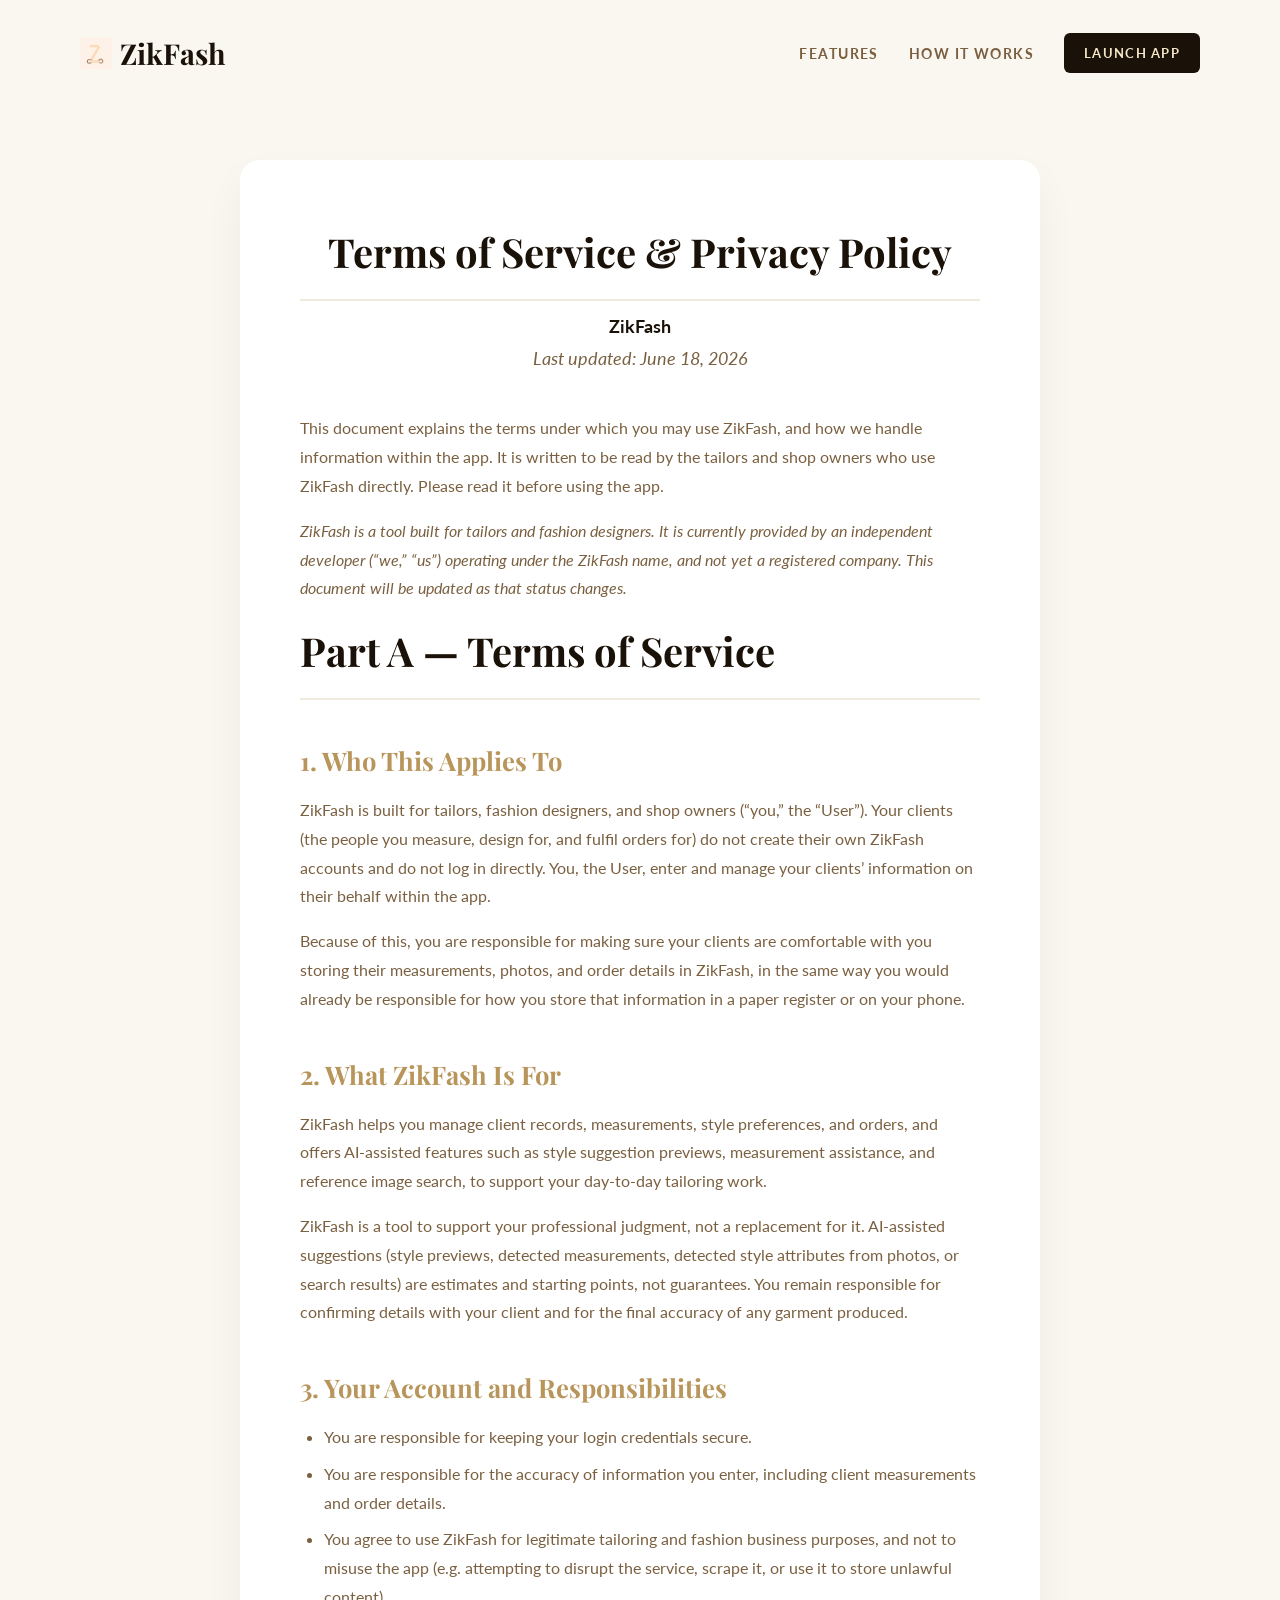
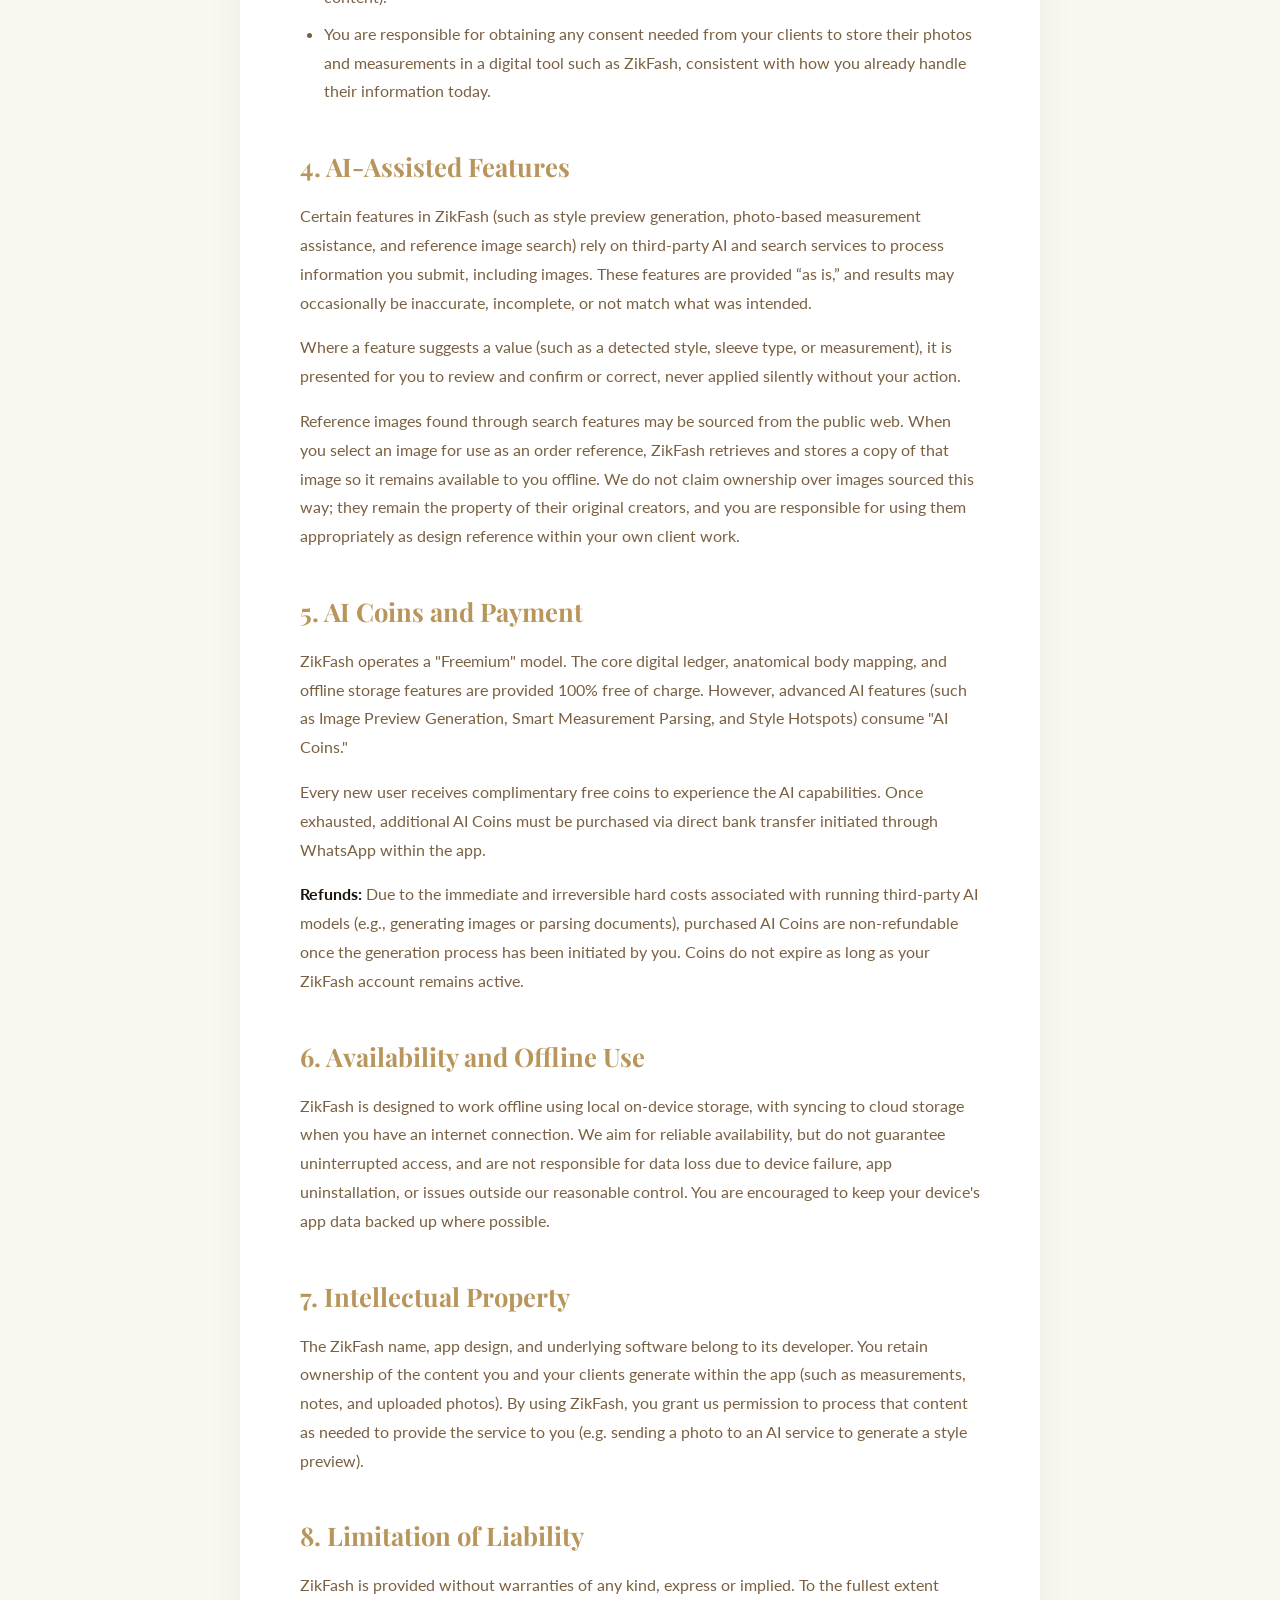
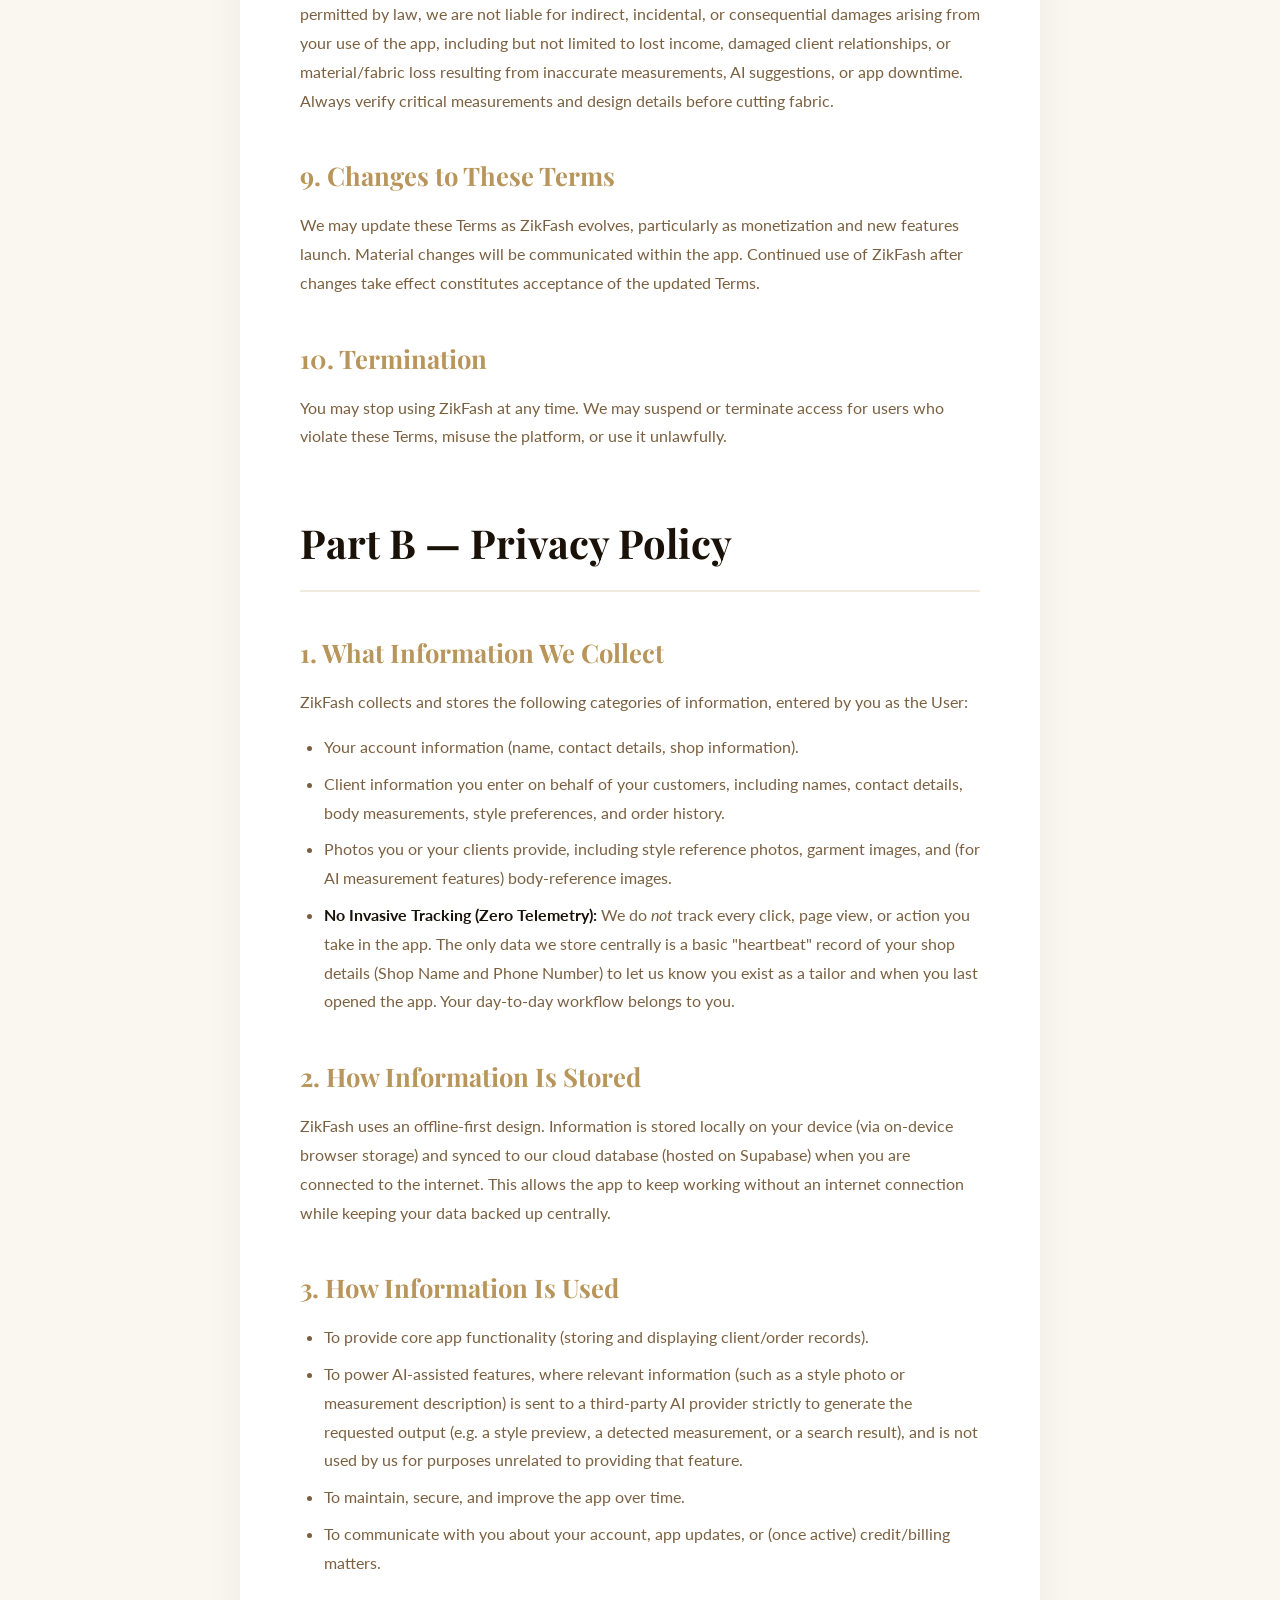
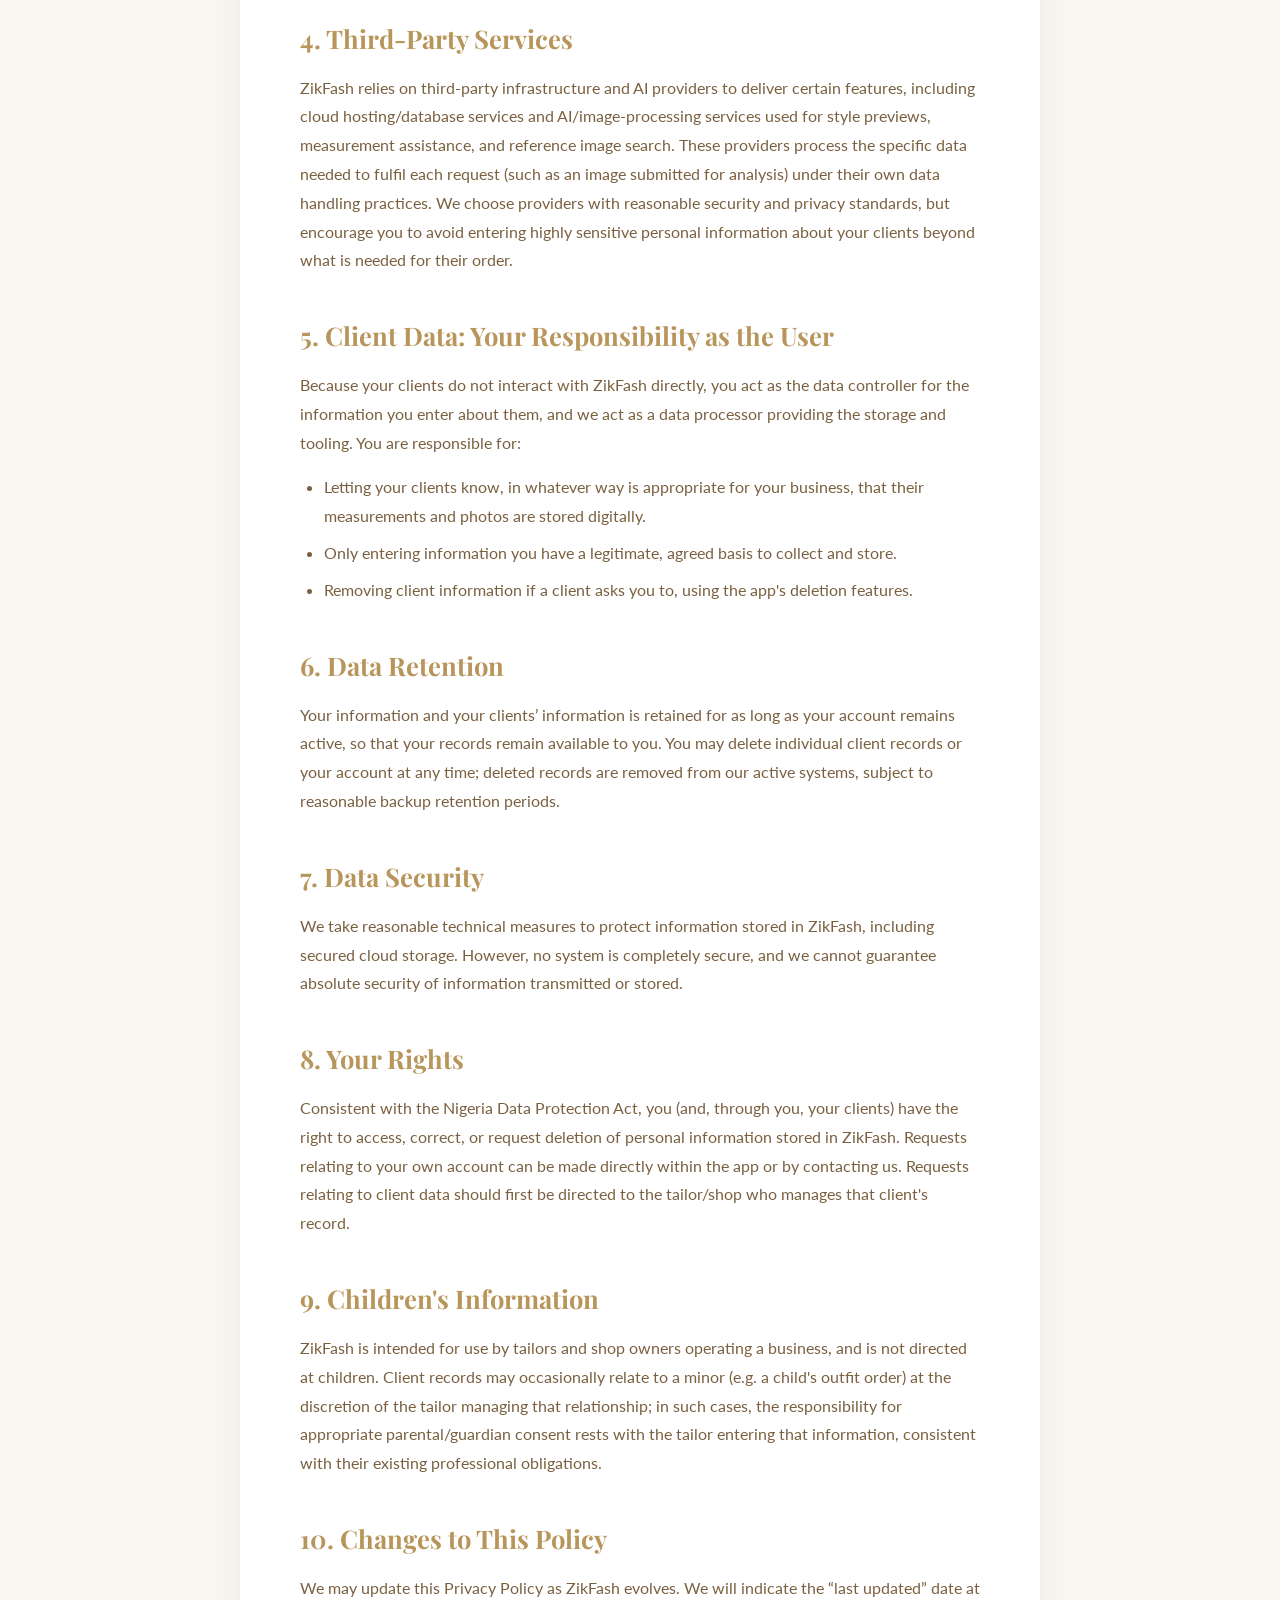
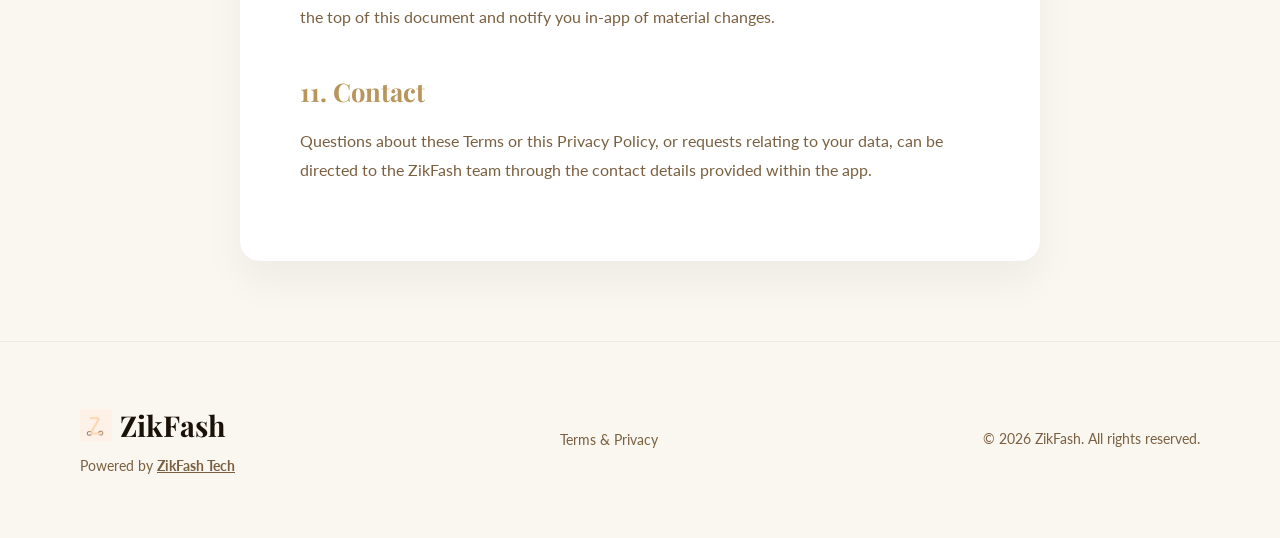
==== commit 639edb06: "chore: migrate website branding and canonical URLs to zikfash.com domain" ====
--- a/privacy.html
+++ b/privacy.html
@@ -88,7 +88,7 @@
             <nav class="nav">
                 <a href="index.html#features">Features</a>
                 <a href="index.html#how-it-works">How It Works</a>
-                <a href="https://zikfash.intitech.dev/" class="btn-launch-header">Launch App</a>
+                <a href="https://app.zikfash.com/" class="btn-launch-header">Launch App</a>
             </nav>
         </div>
     </header>
@@ -207,7 +207,7 @@
                     <div class="logo">
                         <img src="zeelogo.webp" alt="ZikFash Logo" class="logo-img"> ZikFash
                     </div>
-                    <p>Powered by <a href="https://intitech.dev/" target="_blank" rel="noopener" style="color: inherit; text-decoration: underline;"><strong>IntiTech</strong></a></p>
+                    <p>Powered by <a href="https://zikfash.com/" target="_blank" rel="noopener" style="color: inherit; text-decoration: underline;"><strong>ZikFash Tech</strong></a></p>
                 </div>
                 <div class="f-links" style="display: flex; gap: 20px; align-items: center;">
                     <a href="privacy.html" style="color: var(--text-mid); font-size: 0.9rem;">Terms & Privacy</a>
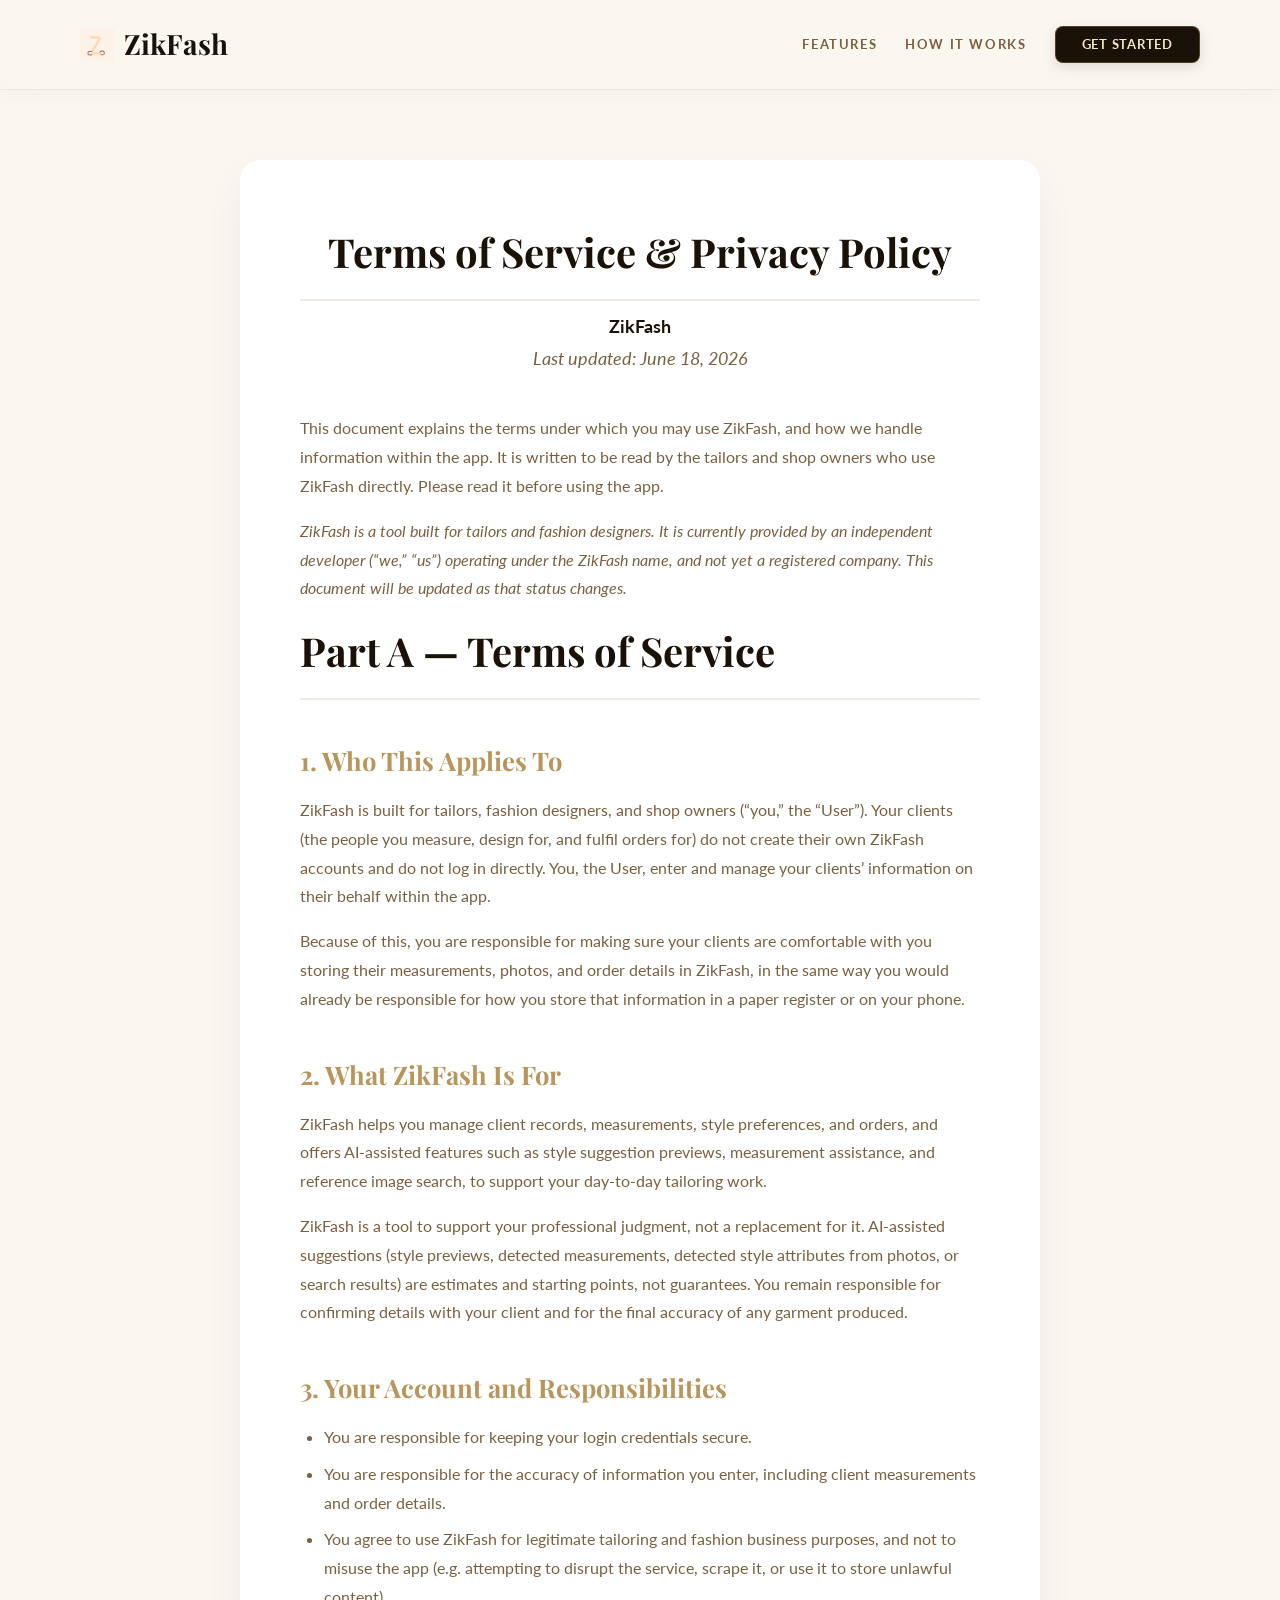
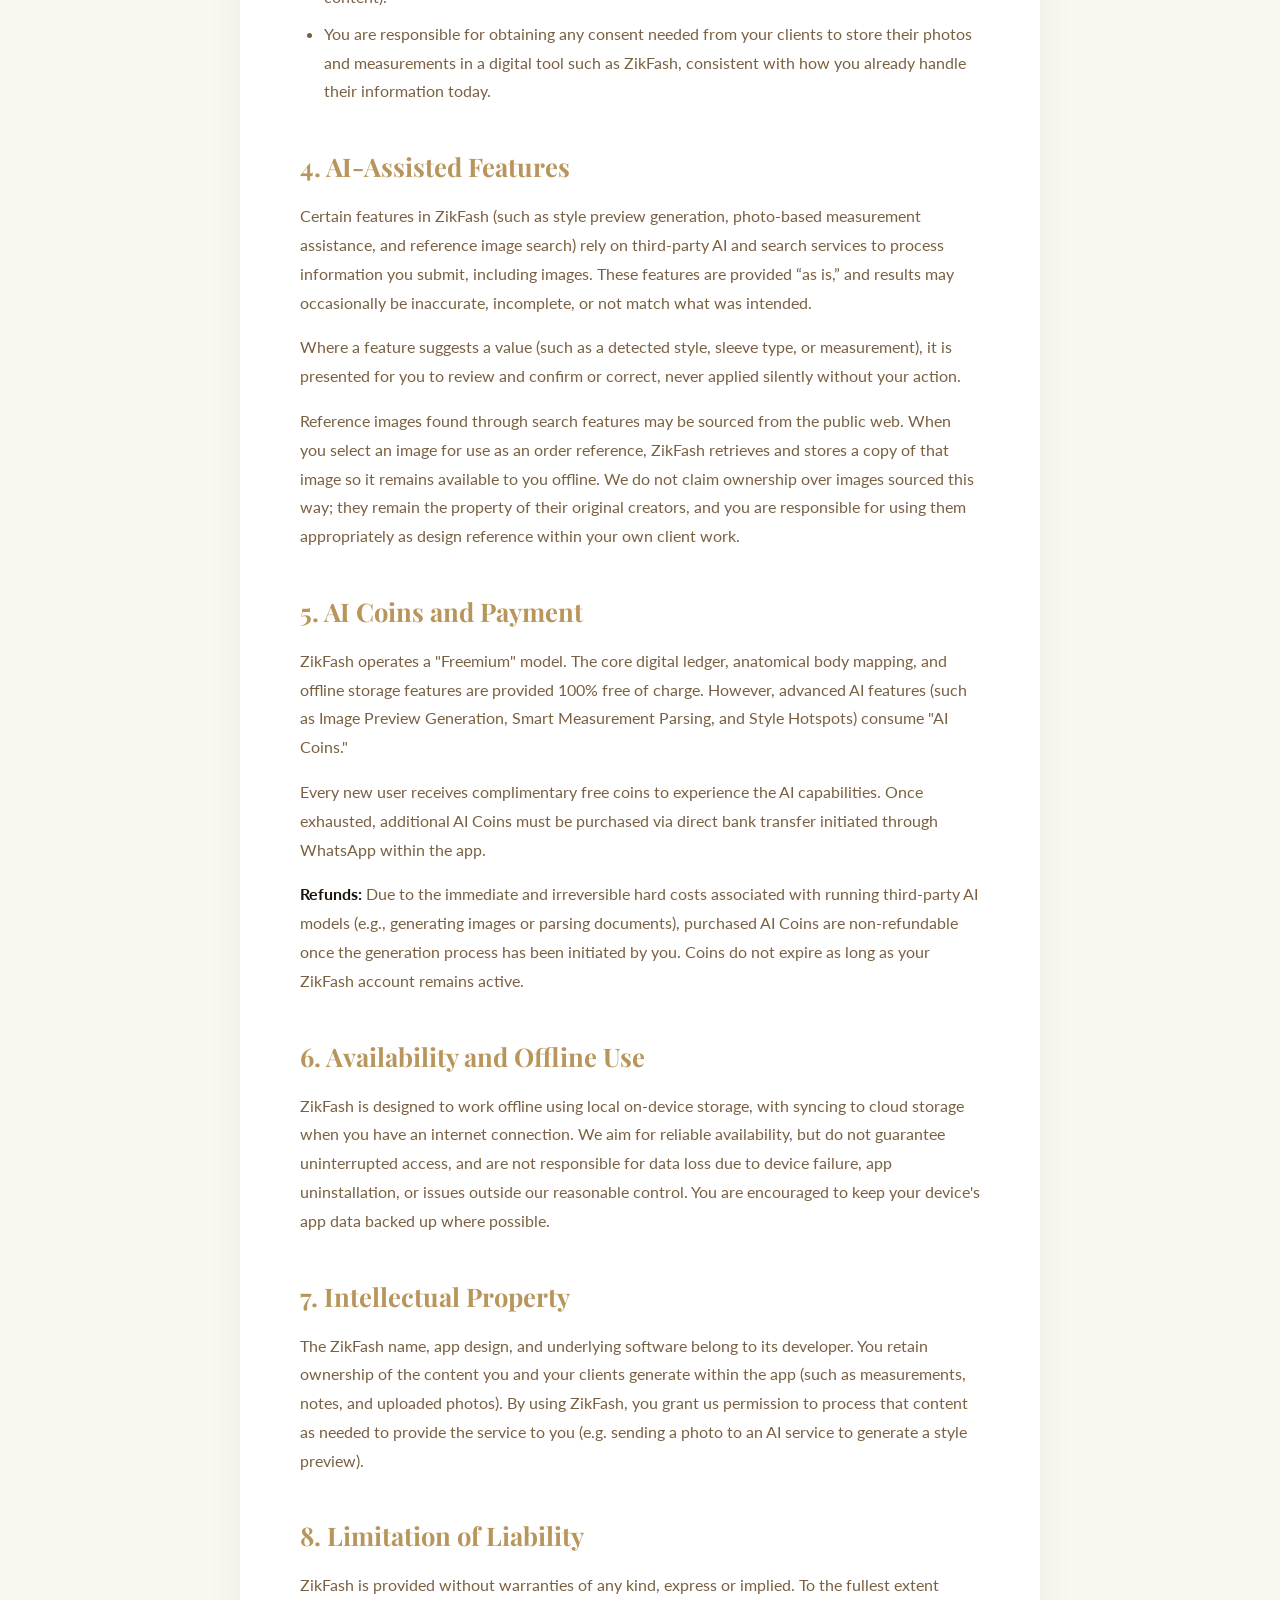
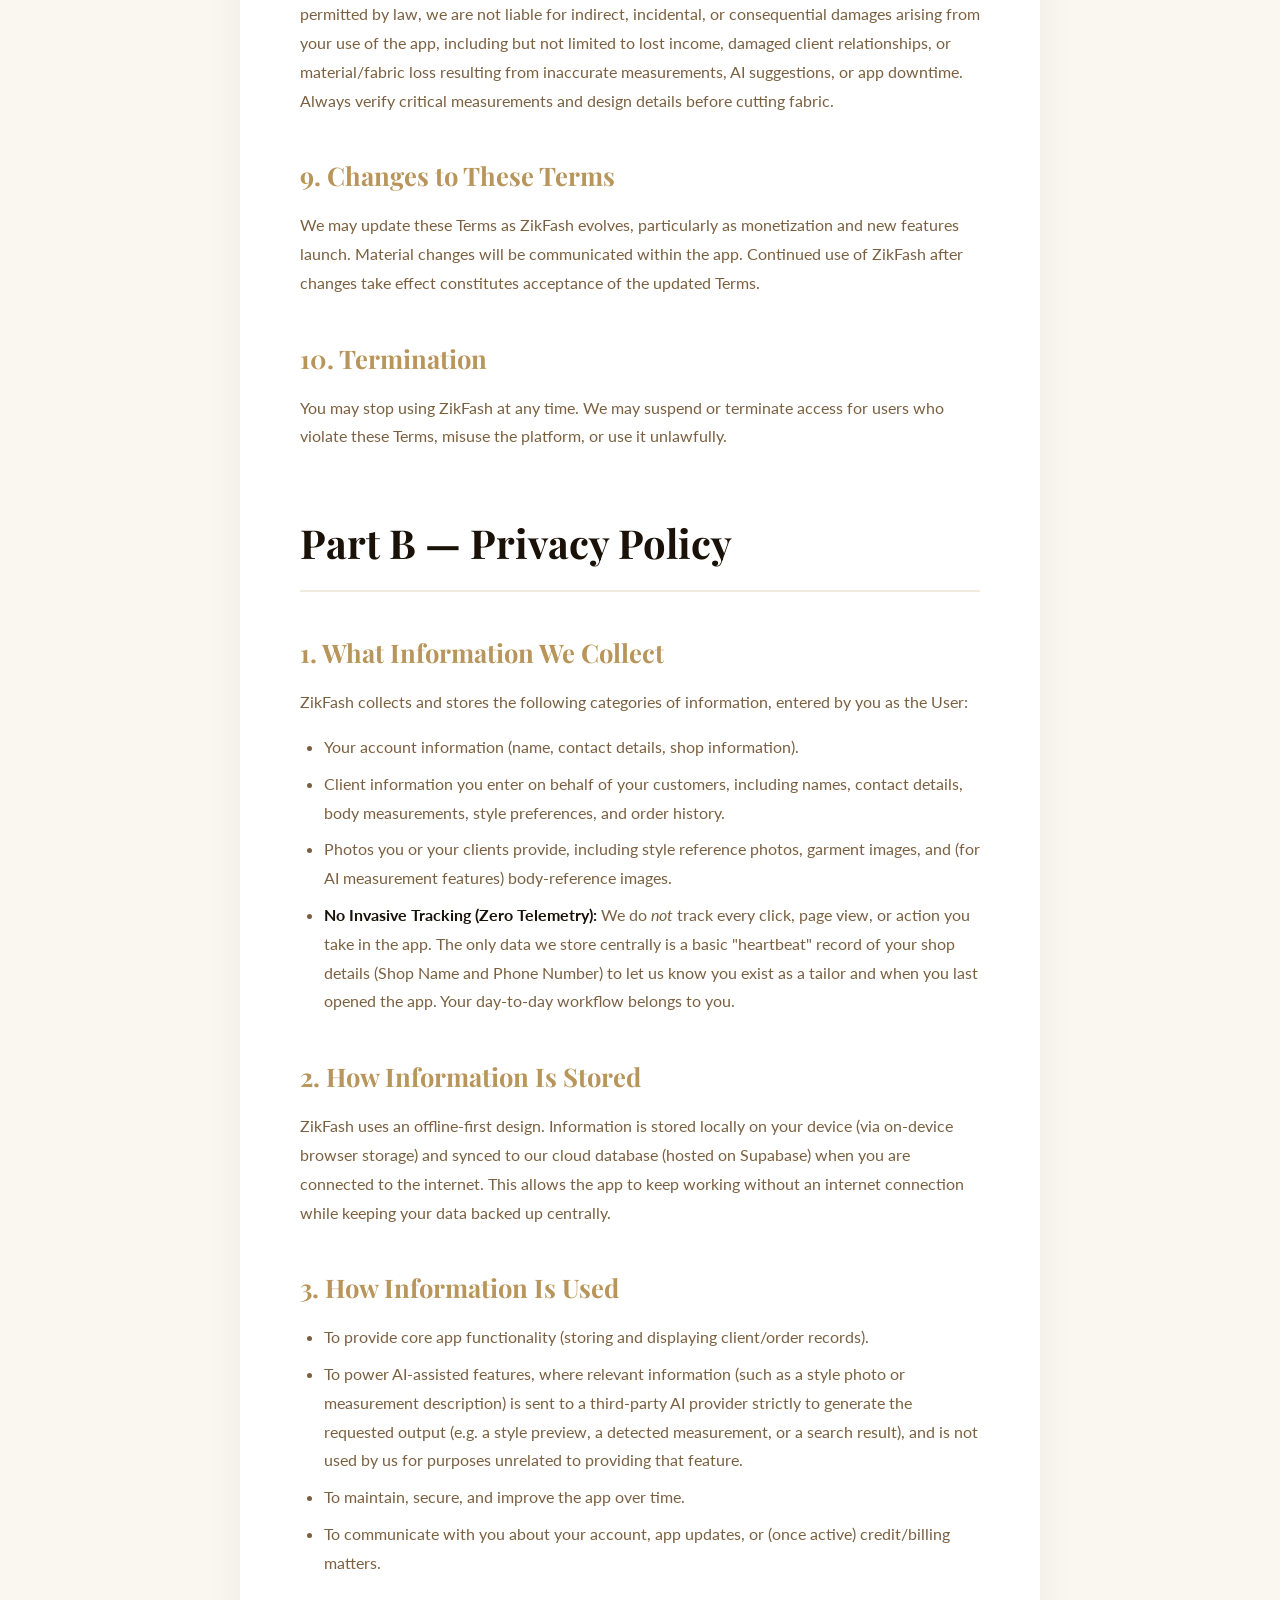
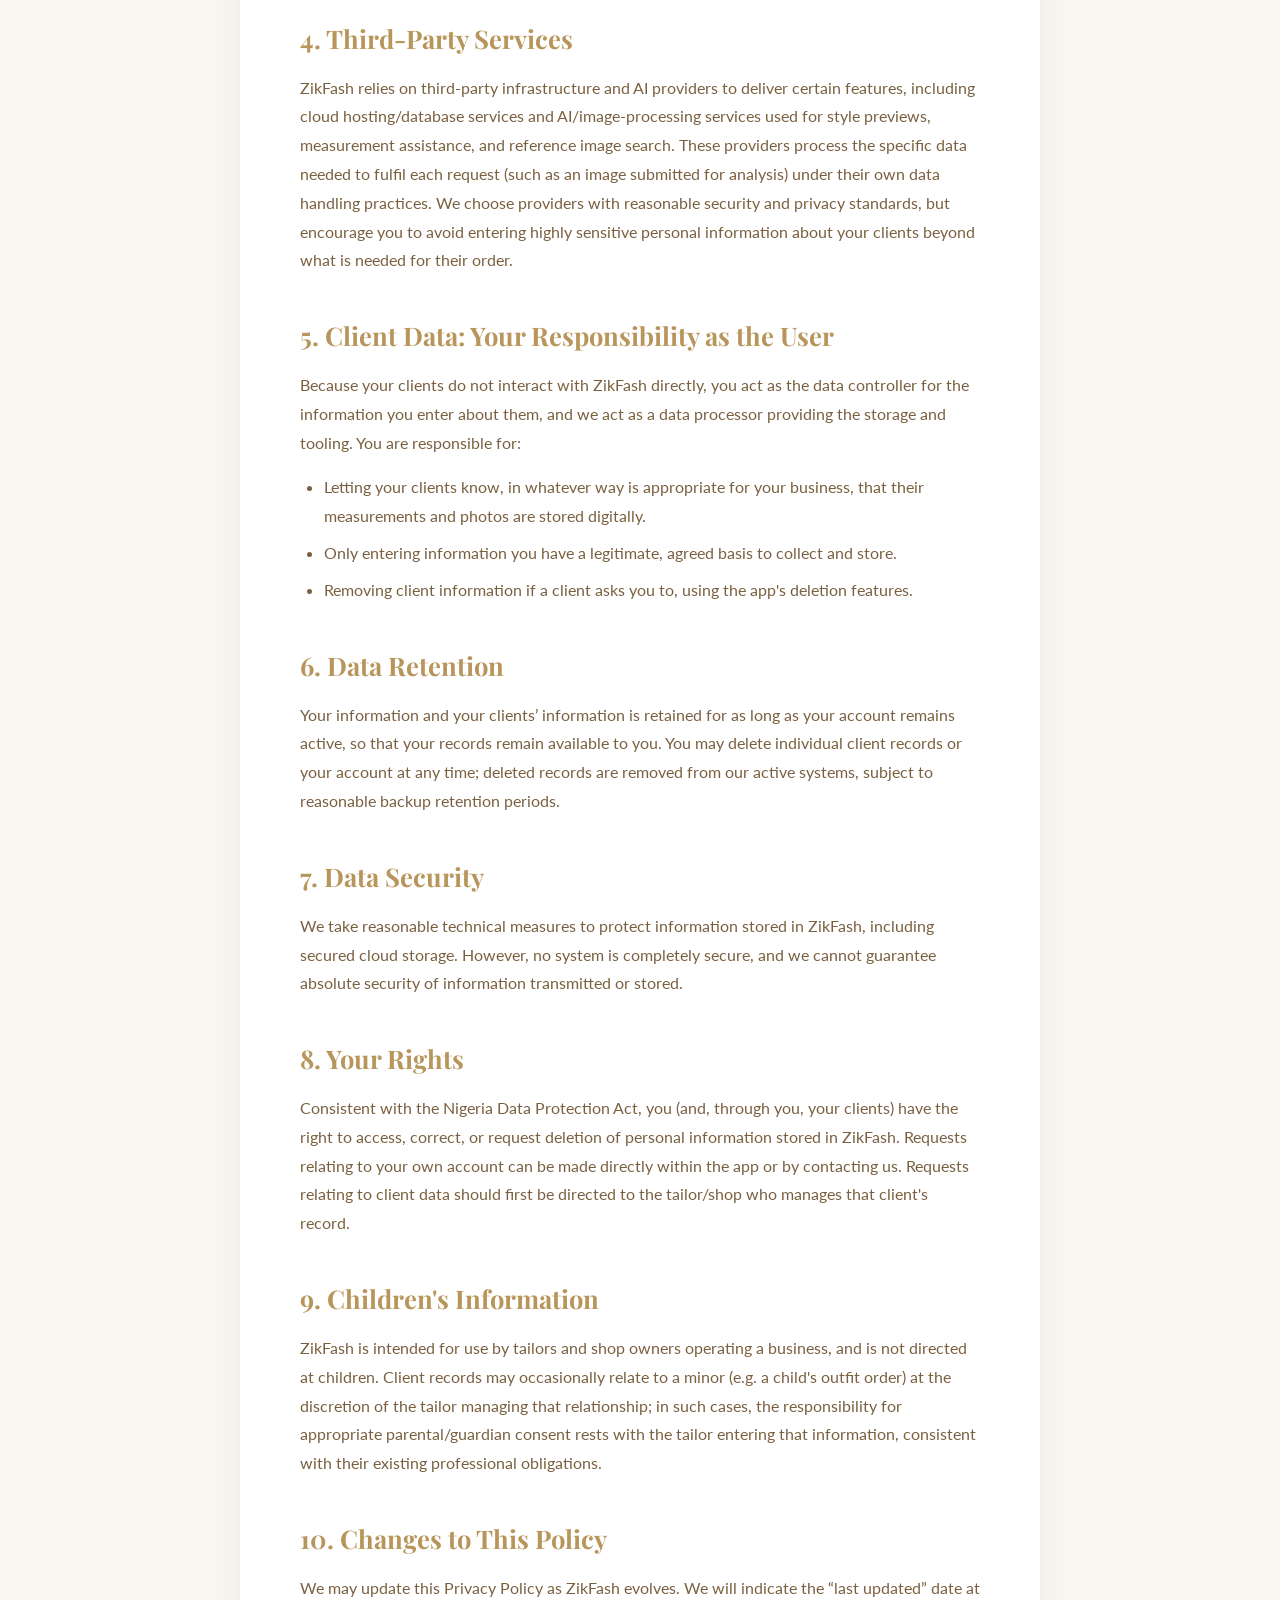
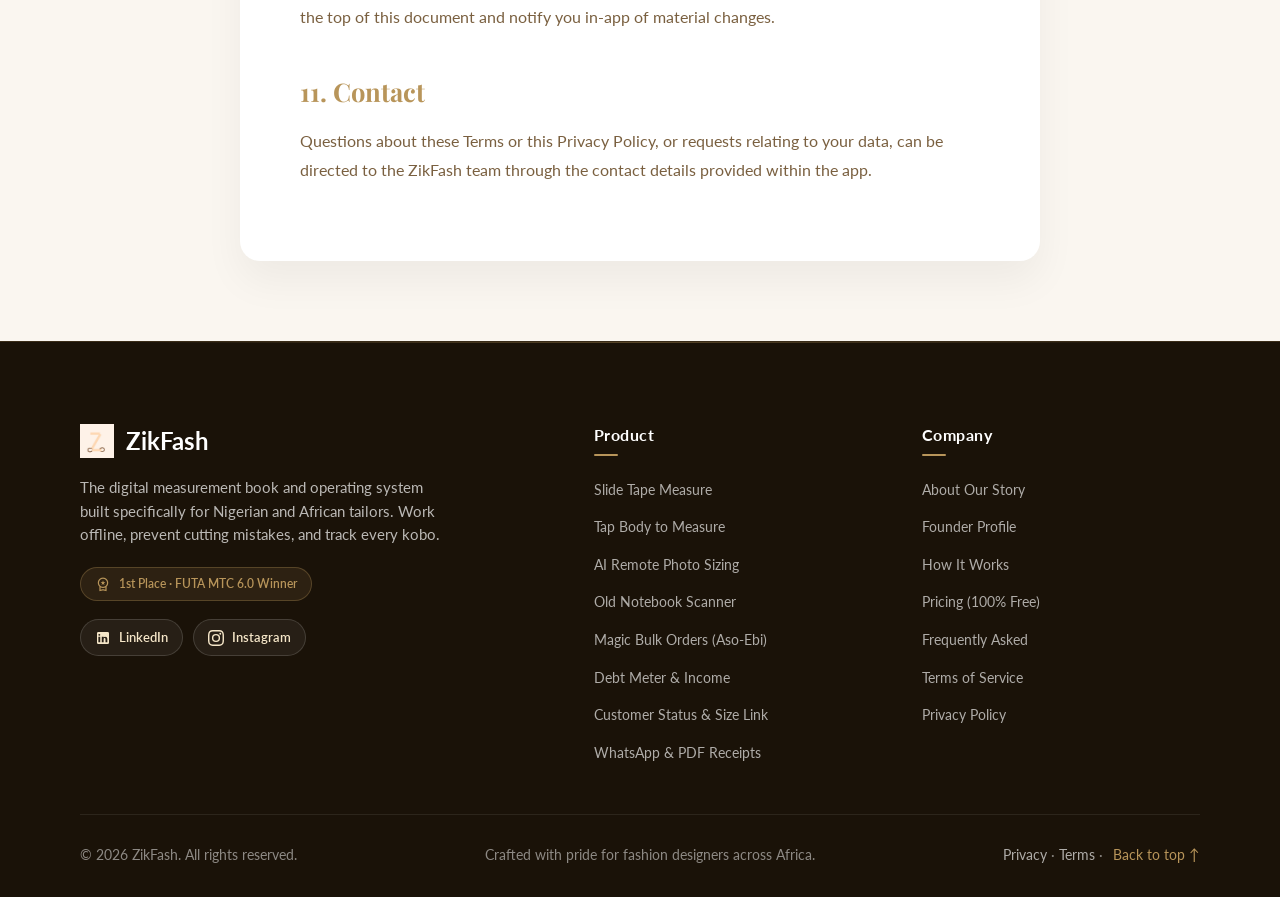
==== commit 416c7f14: "feat(footer): implement modern 3-column footer with official socials and mobile layout optimization" ====
--- a/privacy.html
+++ b/privacy.html
@@ -3,13 +3,23 @@
 
 <head>
     <meta charset="UTF-8">
-    <meta name="viewport" content="width=device-width, initial-scale=1.0, maximum-scale=1.0, user-scalable=no">
+    <meta name="viewport" content="width=device-width, initial-scale=1.0">
     <title>Privacy Policy & Terms of Service - ZikFash</title>
     <meta name="description" content="Terms of Service and Privacy Policy for ZikFash, the offline-first tailor management app.">
     <link rel="preconnect" href="https://fonts.googleapis.com">
     <link rel="preconnect" href="https://fonts.gstatic.com" crossorigin>
-    <link href="https://fonts.googleapis.com/css2?family=Lato:wght@400;700&family=Playfair+Display:ital,wght@0,600;0,700;1,600&display=swap" rel="stylesheet">
-    <link href="https://fonts.googleapis.com/css2?family=Material+Symbols+Outlined" rel="stylesheet" />
+    <link href="https://fonts.googleapis.com/css2?family=Lato:wght@400;700&family=Playfair+Display:ital,wght@0,600;0,700;1,600&display=swap" rel="stylesheet" media="print" onload="this.media='all'">
+    <link rel="preload" as="style"
+          href="https://fonts.googleapis.com/css2?family=Material+Symbols+Outlined:opsz,wght,FILL,GRAD@24,400,0..1,0&icon_names=accessibility,accessibility_new,assignment,auto_awesome_motion,calendar_month,call,camera,cancel,card_giftcard,check,check_circle,close,cloud_sync,design_services,draw,image_search,lock,menu,monitoring,payments,person,public,rule,send_to_mobile,signal_wifi_off,star,store,straighten,style,styler,toll,verified,wifi_off,workspace_premium&display=block" />
+    <link rel="stylesheet"
+          href="https://fonts.googleapis.com/css2?family=Material+Symbols+Outlined:opsz,wght,FILL,GRAD@24,400,0..1,0&icon_names=accessibility,accessibility_new,assignment,auto_awesome_motion,calendar_month,call,camera,cancel,card_giftcard,check,check_circle,close,cloud_sync,design_services,draw,image_search,lock,menu,monitoring,payments,person,public,rule,send_to_mobile,signal_wifi_off,star,store,straighten,style,styler,toll,verified,wifi_off,workspace_premium&display=block"
+          media="print" onload="this.media='all'" />
+    <noscript>
+        <link rel="stylesheet"
+              href="https://fonts.googleapis.com/css2?family=Material+Symbols+Outlined:opsz,wght,FILL,GRAD@24,400,0..1,0&icon_names=accessibility,accessibility_new,assignment,auto_awesome_motion,calendar_month,call,camera,cancel,card_giftcard,check,check_circle,close,cloud_sync,design_services,draw,image_search,lock,menu,monitoring,payments,person,public,rule,send_to_mobile,signal_wifi_off,star,store,straighten,style,styler,toll,verified,wifi_off,workspace_premium&display=block" />
+        <link rel="stylesheet"
+              href="https://fonts.googleapis.com/css2?family=Lato:wght@400;700&family=Playfair+Display:ital,wght@0,600;0,700;1,600&display=swap" />
+    </noscript>
     <link rel="stylesheet" href="style.css">
     <style>
         .legal-wrap {
@@ -88,7 +98,7 @@
             <nav class="nav">
                 <a href="index.html#features">Features</a>
                 <a href="index.html#how-it-works">How It Works</a>
-                <a href="https://app.zikfash.com/" class="btn-launch-header">Launch App</a>
+                <a href="index.html#onboardForm" class="btn-launch-header">Get Started</a>
             </nav>
         </div>
     </header>
@@ -200,19 +210,69 @@
         </div>
     </main>
 
+    <!-- Modern Comprehensive Footer -->
     <footer class="footer">
         <div class="container">
-            <div class="footer-wrap">
-                <div class="f-brand">
-                    <div class="logo">
+            <div class="footer-grid">
+                <!-- Brand Column -->
+                <div class="footer-col footer-col-brand">
+                    <a href="index.html" class="footer-logo">
                         <img src="zeelogo.webp" alt="ZikFash Logo" class="logo-img"> ZikFash
+                    </a>
+                    <p class="footer-bio">The digital measurement book and operating system built specifically for Nigerian and African tailors. Work offline, prevent cutting mistakes, and track every kobo.</p>
+                    <div class="footer-badge">
+                        <span class="material-symbols-outlined" style="font-size: 1rem;">workspace_premium</span> 1st Place · FUTA MTC 6.0 Winner
                     </div>
-                    <p>Powered by <a href="https://zikfash.com/" target="_blank" rel="noopener" style="color: inherit; text-decoration: underline;"><strong>ZikFash Tech</strong></a></p>
-                </div>
-                <div class="f-links" style="display: flex; gap: 20px; align-items: center;">
-                    <a href="privacy.html" style="color: var(--text-mid); font-size: 0.9rem;">Terms & Privacy</a>
-                </div>
-                <p class="copyright">&copy; 2026 ZikFash. All rights reserved.</p>
+                    <div class="footer-socials">
+                        <a href="https://www.linkedin.com/company/zikfash/" target="_blank" rel="noopener" aria-label="ZikFash on LinkedIn" class="footer-social-link">
+                            <svg width="16" height="16" viewBox="0 0 24 24" fill="currentColor"><path d="M19 3a2 2 0 0 1 2 2v14a2 2 0 0 1-2 2H5a2 2 0 0 1-2-2V5a2 2 0 0 1 2-2h14m-.5 15.5v-5.3a3.26 3.26 0 0 0-3.26-3.26c-.85 0-1.84.52-2.28 1.3v-1.11h-2.79v8.37h2.79v-4.93c0-.77.62-1.4 1.39-1.4a1.4 1.4 0 0 1 1.4 1.4v4.93h2.75M6.46 8.76a1.45 1.45 0 0 0 0-2.9 1.45 1.45 0 0 0 0 2.9m1.39 9.74v-8.37H5.07v8.37h2.78Z"/></svg>
+                            <span>LinkedIn</span>
+                        </a>
+                        <a href="https://www.instagram.com/zikfash/" target="_blank" rel="noopener" aria-label="ZikFash on Instagram" class="footer-social-link">
+                            <svg width="16" height="16" viewBox="0 0 24 24" fill="currentColor"><path d="M12 2.163c3.204 0 3.584.012 4.85.07 3.252.148 4.771 1.691 4.919 4.919.058 1.265.069 1.645.069 4.849 0 3.205-.012 3.584-.069 4.849-.149 3.225-1.664 4.771-4.919 4.919-1.266.058-1.644.07-4.85.07-3.204 0-3.584-.012-4.849-.07-3.26-.149-4.771-1.699-4.919-4.92-.058-1.265-.07-1.644-.07-4.849 0-3.204.013-3.583.07-4.849.149-3.227 1.664-4.771 4.919-4.919 1.266-.057 1.645-.069 4.849-.069zm0-2.163c-3.259 0-3.667.014-4.947.072-4.358.2-6.78 2.618-6.98 6.98-.059 1.281-.073 1.689-.073 4.948 0 3.259.014 3.668.072 4.948.2 4.358 2.618 6.78 6.98 6.98 1.281.058 1.689.072 4.948.072 3.259 0 3.668-.014 4.948-.072 4.354-.2 6.782-2.618 6.979-6.98.059-1.28.073-1.689.073-4.948 0-3.259-.014-3.667-.072-4.947-.196-4.354-2.617-6.78-6.979-6.98-1.281-.059-1.69-.073-4.949-.073zm0 5.838a6.162 6.162 0 1 0 0 12.324 6.162 6.162 0 0 0 0-12.324zM12 16a4 4 0 1 1 0-8 4 4 0 0 1 0 8zm6.406-11.845a1.44 1.44 0 1 0 0 2.881 1.44 1.44 0 0 0 0-2.881z"/></svg>
+                            <span>Instagram</span>
+                        </a>
+                    </div>
+                </div>
+
+                <!-- Product Column -->
+                <div class="footer-col">
+                    <h4>Product</h4>
+                    <ul>
+                        <li><a href="index.html#features">Slide Tape Measure</a></li>
+                        <li><a href="index.html#features">Tap Body to Measure</a></li>
+                        <li><a href="index.html#workflow">AI Remote Photo Sizing</a></li>
+                        <li><a href="index.html#pro-tools">Old Notebook Scanner</a></li>
+                        <li><a href="index.html#ai-magic">Magic Bulk Orders (Aso-Ebi)</a></li>
+                        <li><a href="index.html#pro-tools">Debt Meter & Income</a></li>
+                        <li><a href="index.html#pro-tools">Customer Status & Size Link</a></li>
+                        <li><a href="index.html#pro-tools">WhatsApp & PDF Receipts</a></li>
+                    </ul>
+                </div>
+
+                <!-- Company & Legal Column -->
+                <div class="footer-col">
+                    <h4>Company</h4>
+                    <ul>
+                        <li><a href="index.html#about">About Our Story</a></li>
+                        <li><a href="https://www.linkedin.com/in/intitechdev/" target="_blank" rel="noopener">Founder Profile</a></li>
+                        <li><a href="index.html#workflow">How It Works</a></li>
+                        <li><a href="index.html#pricing">Pricing (100% Free)</a></li>
+                        <li><a href="index.html#faq">Frequently Asked</a></li>
+                        <li><a href="privacy.html">Terms of Service</a></li>
+                        <li><a href="privacy.html">Privacy Policy</a></li>
+                    </ul>
+                </div>
+            </div>
+
+            <div class="footer-bottom">
+                <p>&copy; 2026 ZikFash. All rights reserved.</p>
+                <p>Crafted with pride for fashion designers across Africa.</p>
+                <div class="footer-bottom-links">
+                    <a href="privacy.html">Privacy</a> &middot; 
+                    <a href="privacy.html">Terms</a> &middot; 
+                    <a href="#" style="color: var(--gold); margin-left: 6px;">Back to top &uarr;</a>
+                </div>
             </div>
         </div>
     </footer>
--- a/style.css
+++ b/style.css
@@ -44,10 +44,25 @@
 
 /* ─── Header ─────────────────────────────────────────── */
 .header {
-    padding: 30px 0;
-    position: absolute;
+    position: fixed;
+    top: 0;
+    left: 0;
     width: 100%;
-    z-index: 100;
+    z-index: 1000;
+    padding: 22px 0;
+    background: rgba(250, 246, 240, 0.88);
+    backdrop-filter: blur(16px);
+    -webkit-backdrop-filter: blur(16px);
+    border-bottom: 1px solid rgba(184, 149, 90, 0.15);
+    box-shadow: 0 4px 20px rgba(26, 18, 8, 0.03);
+    transition: all 0.35s cubic-bezier(0.2, 0.8, 0.2, 1);
+}
+
+.header.scrolled {
+    padding: 14px 0;
+    background: rgba(250, 246, 240, 0.96);
+    border-bottom-color: rgba(184, 149, 90, 0.25);
+    box-shadow: 0 6px 25px rgba(26, 18, 8, 0.07);
 }
 
 .header .container {
@@ -58,45 +73,63 @@
 
 .logo {
     font-family: 'Playfair Display', serif;
-    font-size: 1.8rem;
+    font-size: 1.75rem;
     font-weight: 700;
     color: var(--espresso);
-    display: flex;
-    align-items: center;
-    gap: 8px;
+    display: inline-flex;
+    align-items: center;
+    gap: 10px;
     white-space: nowrap;
-    /* Prevent logo from breaking */
-}
-
-.logo .material-symbols-outlined {
-    font-size: 2rem;
-    color: var(--gold);
+    text-decoration: none;
+    transition: opacity 0.2s ease;
+}
+
+.logo:hover {
+    opacity: 0.9;
 }
 
 .logo-img {
-    width: 2rem;
-    height: 2rem;
+    width: 2.1rem;
+    height: 2.1rem;
     object-fit: contain;
 }
 
 .nav {
     display: flex;
-    gap: 30px;
+    gap: 28px;
     align-items: center;
 }
 
 .nav a {
     text-decoration: none;
     color: var(--text-mid);
-    font-size: 0.9rem;
+    font-size: 0.84rem;
     font-weight: 700;
     text-transform: uppercase;
-    letter-spacing: 0.1em;
-    transition: color 0.3s;
+    letter-spacing: 0.12em;
+    position: relative;
+    padding: 6px 0;
+    transition: color 0.3s ease;
 }
 
 .nav a:hover {
-    color: var(--gold);
+    color: var(--espresso);
+}
+
+.nav a::after {
+    content: '';
+    position: absolute;
+    bottom: 0;
+    left: 0;
+    width: 0;
+    height: 2px;
+    background: var(--gold);
+    transition: width 0.3s cubic-bezier(0.2, 0.8, 0.2, 1);
+    border-radius: 2px;
+}
+
+.nav a:hover::after {
+    width: 100%;
 }
 
 .nav-toggle,
@@ -104,12 +137,39 @@
     display: none;
 }
 
+.nav a.btn-launch-header,
 .btn-launch-header {
     background: var(--espresso);
     color: var(--text-light) !important;
-    padding: 10px 20px;
-    border-radius: 6px;
+    padding: 11px 26px !important;
+    border-radius: 8px;
     font-size: 0.8rem !important;
+    font-weight: 700;
+    letter-spacing: 0.06em !important;
+    text-transform: uppercase;
+    border: 1px solid rgba(184, 149, 90, 0.35);
+    box-shadow: 0 4px 14px rgba(26, 18, 8, 0.12);
+    transition: all 0.3s cubic-bezier(0.2, 0.8, 0.2, 1);
+    white-space: nowrap;
+    display: inline-flex;
+    align-items: center;
+    justify-content: center;
+    line-height: 1;
+    box-sizing: border-box;
+}
+
+.nav a.btn-launch-header:hover,
+.btn-launch-header:hover {
+    background: #000;
+    color: #fff !important;
+    border-color: var(--gold);
+    transform: translateY(-2px);
+    box-shadow: 0 6px 20px rgba(184, 149, 90, 0.28);
+}
+
+.nav a.btn-launch-header::after,
+.btn-launch-header::after {
+    display: none !important;
 }
 
 /* ─── Hero ─────────────────────────────────────────── */
@@ -897,30 +957,206 @@
     opacity: 0.7;
 }
 
-/* ─── Footer ─────────────────────────────────────────── */
+/* ─── Modern Multi-Column Footer ─────────────────────── */
 .footer {
-    padding: 60px 0;
-    border-top: 1px solid rgba(0, 0, 0, 0.05);
-}
-
-.footer-wrap {
+    background: var(--espresso);
+    color: var(--text-light);
+    padding: 80px 0 30px;
+    border-top: 1px solid rgba(184, 149, 90, 0.2);
+    position: relative;
+    overflow: hidden;
+}
+.footer::before {
+    content: '';
+    position: absolute;
+    top: 0;
+    left: 10%;
+    right: 10%;
+    height: 1px;
+    background: linear-gradient(90deg, transparent, var(--gold), transparent);
+    opacity: 0.4;
+}
+.footer-grid {
+    display: grid;
+    grid-template-columns: 2fr 1.2fr 1.2fr;
+    gap: 50px;
+    margin-bottom: 50px;
+}
+.footer-col-brand .footer-logo {
+    display: inline-flex;
+    align-items: center;
+    gap: 12px;
+    font-size: 1.5rem;
+    font-weight: 700;
+    color: #ffffff;
+    margin-bottom: 16px;
+    text-decoration: none;
+}
+.footer-col-brand .footer-bio {
+    color: rgba(255, 255, 255, 0.7);
+    font-size: 0.92rem;
+    line-height: 1.6;
+    margin-bottom: 20px;
+    max-width: 360px;
+}
+.footer-badge {
+    display: inline-flex;
+    align-items: center;
+    gap: 8px;
+    background: rgba(184, 149, 90, 0.12);
+    border: 1px solid rgba(184, 149, 90, 0.3);
+    padding: 6px 14px;
+    border-radius: 100px;
+    font-size: 0.78rem;
+    font-weight: 600;
+    color: var(--gold);
+}
+.footer-socials {
+    display: flex;
+    align-items: center;
+    gap: 10px;
+    margin-top: 18px;
+}
+.footer-social-link {
+    display: inline-flex;
+    align-items: center;
+    gap: 8px;
+    background: rgba(255, 255, 255, 0.06);
+    border: 1px solid rgba(255, 255, 255, 0.14);
+    color: rgba(255, 255, 255, 0.85);
+    padding: 7px 14px;
+    border-radius: 100px;
+    font-size: 0.82rem;
+    font-weight: 600;
+    text-decoration: none;
+    transition: all 0.25s cubic-bezier(0.2, 0.8, 0.2, 1);
+}
+.footer-social-link svg {
+    flex-shrink: 0;
+    transition: transform 0.2s ease;
+}
+.footer-social-link:hover {
+    background: var(--gold);
+    border-color: var(--gold);
+    color: var(--espresso);
+    transform: translateY(-2px);
+    box-shadow: 0 4px 15px rgba(184, 149, 90, 0.3);
+}
+.footer-social-link:hover svg {
+    transform: scale(1.1);
+}
+.footer-col h4 {
+    color: #ffffff;
+    font-size: 1rem;
+    font-weight: 700;
+    margin-bottom: 20px;
+    letter-spacing: 0.03em;
+    position: relative;
+    padding-bottom: 8px;
+}
+.footer-col h4::after {
+    content: '';
+    position: absolute;
+    bottom: 0;
+    left: 0;
+    width: 24px;
+    height: 2px;
+    background: var(--gold);
+    border-radius: 2px;
+}
+.footer-col ul {
+    list-style: none;
+    padding: 0;
+    margin: 0;
+    display: flex;
+    flex-direction: column;
+    gap: 12px;
+}
+.footer-col ul li a {
+    color: rgba(255, 255, 255, 0.65);
+    font-size: 0.9rem;
+    text-decoration: none;
+    transition: all 0.25s ease;
+    display: inline-block;
+}
+.footer-col ul li a:hover {
+    color: var(--gold);
+    transform: translateX(4px);
+}
+.footer-bottom {
     display: flex;
     justify-content: space-between;
     align-items: center;
-}
-
-.f-brand .logo {
-    margin-bottom: 8px;
-}
-
-.f-brand p {
+    padding-top: 30px;
+    border-top: 1px solid rgba(255, 255, 255, 0.08);
     font-size: 0.85rem;
-    color: var(--text-mid);
-}
-
-.copyright {
-    color: var(--text-mid);
-    font-size: 0.85rem;
+    color: rgba(255, 255, 255, 0.5);
+    flex-wrap: wrap;
+    gap: 16px;
+}
+.footer-bottom p {
+    margin: 0;
+}
+.footer-bottom-links a {
+    color: rgba(255, 255, 255, 0.65);
+    text-decoration: none;
+    transition: color 0.2s;
+}
+.footer-bottom-links a:hover {
+    color: var(--gold);
+}
+
+/* Mobile & Tablet Footer Optimization */
+@media (max-width: 768px) {
+    .footer {
+        padding: 55px 0 30px;
+    }
+    .footer-grid {
+        display: grid;
+        grid-template-columns: 1fr 1fr;
+        gap: 32px 20px;
+        margin-bottom: 35px;
+    }
+    .footer-col-brand {
+        grid-column: 1 / -1;
+        text-align: left;
+    }
+    .footer-col-brand .footer-bio {
+        max-width: 100%;
+        font-size: 0.88rem;
+        margin-bottom: 14px;
+        line-height: 1.55;
+    }
+    .footer-badge {
+        font-size: 0.75rem;
+        padding: 5px 12px;
+    }
+    .footer-socials {
+        margin-top: 16px;
+        gap: 8px;
+        flex-wrap: wrap;
+    }
+    .footer-social-link {
+        padding: 6px 12px;
+        font-size: 0.78rem;
+    }
+    .footer-col h4 {
+        font-size: 0.95rem;
+        margin-bottom: 14px;
+    }
+    .footer-col ul {
+        gap: 10px;
+    }
+    .footer-col ul li a {
+        font-size: 0.85rem;
+    }
+    .footer-bottom {
+        padding-top: 22px;
+        flex-direction: column;
+        text-align: center;
+        gap: 10px;
+        font-size: 0.82rem;
+    }
 }
 
 /* ─── Animations ────────────────────────────────────── */
@@ -1015,17 +1251,35 @@
 
 @media (max-width: 768px) {
     .header {
-        padding: 20px 0;
-        position: fixed;
-        background: rgba(250, 246, 240, 0.95);
-        backdrop-filter: blur(10px);
-        box-shadow: 0 2px 10px rgba(0, 0, 0, 0.05);
+        padding: 16px 0;
+        background: rgba(250, 246, 240, 0.94);
+        backdrop-filter: blur(14px);
+        -webkit-backdrop-filter: blur(14px);
+        box-shadow: 0 2px 12px rgba(26, 18, 8, 0.05);
+        border-bottom: 1px solid rgba(184, 149, 90, 0.15);
     }
 
     .nav-toggle-label {
-        display: block;
+        display: flex;
+        align-items: center;
+        justify-content: center;
         cursor: pointer;
         color: var(--espresso);
+        width: 40px;
+        height: 40px;
+        border-radius: 8px;
+        border: 1px solid rgba(184, 149, 90, 0.25);
+        background: rgba(255, 255, 255, 0.6);
+        transition: all 0.2s ease;
+    }
+
+    .nav-toggle-label:hover {
+        background: #fff;
+        border-color: var(--gold);
+    }
+
+    .nav-toggle-label .material-symbols-outlined {
+        font-size: 1.5rem;
     }
 
     .nav {
@@ -1033,27 +1287,43 @@
         top: 100% !important;
         left: 0 !important;
         right: 0 !important;
-        background: var(--cream) !important;
+        background: rgba(250, 246, 240, 0.98) !important;
+        backdrop-filter: blur(20px) !important;
+        -webkit-backdrop-filter: blur(20px) !important;
         flex-direction: column !important;
-        padding: 20px !important;
-        gap: 20px !important;
-        border-top: 1px solid #eee !important;
-        transform: translateY(-20px) !important;
+        padding: 24px 20px !important;
+        gap: 16px !important;
+        border-top: 1px solid rgba(184, 149, 90, 0.15) !important;
+        border-bottom: 2px solid rgba(184, 149, 90, 0.25) !important;
+        box-shadow: 0 15px 35px rgba(26, 18, 8, 0.1) !important;
+        transform: translateY(-12px) !important;
         opacity: 0 !important;
         visibility: hidden !important;
         display: flex !important;
-        /* Force hide visually but keep layout for animation */
         pointer-events: none !important;
-        transition: all 0.3s !important;
+        transition: all 0.3s cubic-bezier(0.2, 0.8, 0.2, 1) !important;
         z-index: 1000 !important;
     }
 
-    .nav-toggle:checked~.nav {
+    .nav-toggle:checked ~ .nav {
         visibility: visible !important;
-        /* Force show */
         transform: translateY(0) !important;
         opacity: 1 !important;
         pointer-events: all !important;
+    }
+
+    .nav a {
+        font-size: 0.92rem !important;
+        padding: 8px 0 !important;
+        width: 100% !important;
+        text-align: center !important;
+    }
+
+    .nav .btn-launch-header {
+        width: 100% !important;
+        text-align: center !important;
+        padding: 13px !important;
+        margin-top: 6px !important;
     }
 
     .onboard-form {
@@ -1226,23 +1496,19 @@
         width: 100%;
         padding: 0;
     }
-
-    .footer-wrap {
-        flex-direction: column;
-        text-align: center;
-        gap: 30px;
-    }
 }
 
 @media (max-width: 480px) {
-    .feature-grid {
+    .feature-grid, .ai-grid {
         display: flex !important;
         flex-direction: row !important;
         flex-wrap: nowrap !important;
         grid-template-columns: none !important;
         width: 100% !important;
-        gap: 0 !important;
-        transition: transform 0.5s cubic-bezier(0.25, 1, 0.5, 1) !important;
+        gap: 16px !important;
+        overflow-x: auto !important;
+        scroll-snap-type: x mandatory !important;
+        -webkit-overflow-scrolling: touch !important;
     }
 
     .carousel-anchor .anchor-label {
@@ -1422,6 +1688,274 @@
     opacity: 0.8;
 }
 
+/* ─── About & Heritage Section ────────────────────────── */
+.about-section {
+    padding: 100px 0;
+    background: var(--cream);
+    border-top: 1px solid rgba(184, 149, 90, 0.15);
+}
+
+.about-card {
+    background: #fff;
+    border-radius: 28px;
+    padding: 60px 50px;
+    border: 1px solid rgba(184, 149, 90, 0.2);
+    box-shadow: 0 20px 45px rgba(26, 18, 8, 0.05);
+}
+
+.about-grid {
+    display: grid;
+    grid-template-columns: 1.3fr 1fr;
+    gap: 60px;
+    align-items: center;
+}
+
+.award-laurel {
+    display: inline-flex;
+    align-items: center;
+    gap: 8px;
+    font-size: 0.8rem;
+    font-weight: 700;
+    letter-spacing: 0.08em;
+    text-transform: uppercase;
+    color: var(--gold);
+    background: rgba(184, 149, 90, 0.1);
+    padding: 7px 16px;
+    border-radius: 100px;
+    border: 1px solid rgba(184, 149, 90, 0.25);
+    margin-bottom: 24px;
+}
+
+.award-laurel .material-symbols-outlined {
+    font-size: 1.15rem;
+    color: var(--gold);
+}
+
+.about-text h2 {
+    font-family: 'Playfair Display', serif;
+    font-size: 2.5rem;
+    line-height: 1.25;
+    color: var(--espresso);
+    margin-bottom: 20px;
+}
+
+.about-text h2 span {
+    color: var(--gold);
+    font-style: italic;
+}
+
+.about-lead {
+    font-size: 1.15rem;
+    color: var(--espresso);
+    font-weight: 700;
+    line-height: 1.6;
+    margin-bottom: 16px;
+}
+
+.about-text p {
+    font-size: 1.02rem;
+    color: var(--text-mid);
+    line-height: 1.7;
+    margin-bottom: 16px;
+}
+
+.about-text strong {
+    color: var(--espresso);
+}
+
+.founder-sign {
+    margin-top: 28px;
+    padding-top: 20px;
+    border-top: 1px solid rgba(184, 149, 90, 0.2);
+}
+
+.founder-linkedin-link {
+    display: inline-flex;
+    align-items: center;
+    gap: 8px;
+    text-decoration: none;
+    color: var(--espresso);
+    transition: color 0.25s ease;
+}
+
+.founder-linkedin-link strong {
+    font-family: 'Playfair Display', serif;
+    font-size: 1.2rem;
+    color: var(--espresso);
+    transition: color 0.25s ease;
+}
+
+.founder-linkedin-link .linkedin-badge-icon {
+    width: 17px;
+    height: 17px;
+    fill: var(--gold);
+    transition: transform 0.25s ease, fill 0.25s ease;
+}
+
+.founder-linkedin-link:hover strong {
+    color: var(--gold);
+}
+
+.founder-linkedin-link:hover .linkedin-badge-icon {
+    transform: translateY(-2px) scale(1.1);
+    fill: #0077b5; /* LinkedIn signature blue on hover */
+}
+
+.founder-sign span {
+    display: block;
+    font-size: 0.88rem;
+    color: var(--text-mid);
+    margin-top: 2px;
+}
+
+.about-certificate-wrap {
+    display: flex;
+    flex-direction: column;
+    align-items: center;
+    justify-content: center;
+}
+
+.certificate-frame {
+    background: #fff;
+    padding: 12px;
+    border-radius: 18px;
+    border: 1px solid rgba(184, 149, 90, 0.35);
+    box-shadow: 0 16px 40px rgba(26, 18, 8, 0.08), 0 4px 14px rgba(184, 149, 90, 0.15);
+    transition: transform 0.35s cubic-bezier(0.2, 0.8, 0.2, 1), box-shadow 0.35s ease;
+    text-align: center;
+    width: 100%;
+    max-width: 520px;
+}
+
+.certificate-frame:hover {
+    transform: translateY(-5px) scale(1.01);
+    box-shadow: 0 24px 50px rgba(26, 18, 8, 0.12), 0 8px 24px rgba(184, 149, 90, 0.25);
+    border-color: var(--gold);
+}
+
+.proof-switcher {
+    display: flex;
+    align-items: center;
+    gap: 8px;
+    background: rgba(184, 149, 90, 0.08);
+    padding: 5px;
+    border-radius: 100px;
+    border: 1px solid rgba(184, 149, 90, 0.25);
+    margin-bottom: 16px;
+    width: fit-content;
+}
+
+.proof-tab-btn {
+    display: inline-flex;
+    align-items: center;
+    gap: 7px;
+    padding: 7px 18px;
+    border-radius: 100px;
+    border: none;
+    background: transparent;
+    font-family: inherit;
+    font-size: 0.82rem;
+    font-weight: 700;
+    color: var(--text-mid);
+    cursor: pointer;
+    transition: all 0.25s ease;
+}
+
+.proof-tab-btn:hover {
+    color: var(--espresso);
+}
+
+.proof-tab-btn.active {
+    background: #ffffff;
+    color: var(--espresso);
+    box-shadow: 0 3px 10px rgba(26, 18, 8, 0.08);
+}
+
+.proof-tab-btn .material-symbols-outlined {
+    font-size: 1.05rem;
+    color: var(--gold);
+}
+
+.proof-tab-btn svg {
+    color: #1877f2;
+}
+
+.proof-pane {
+    display: none;
+}
+
+.proof-pane.active {
+    display: block;
+    animation: proofFadeIn 0.3s ease forwards;
+}
+
+@keyframes proofFadeIn {
+    from {
+        opacity: 0;
+        transform: scale(0.98);
+    }
+    to {
+        opacity: 1;
+        transform: scale(1);
+    }
+}
+
+.fb-post-embed-container {
+    width: 100%;
+    display: flex;
+    flex-direction: column;
+    align-items: center;
+    border-radius: 12px;
+    overflow: hidden;
+}
+
+.fb-post-iframe {
+    width: 100%;
+    max-width: 500px;
+    height: 720px;
+    border: none;
+    border-radius: 10px;
+    background: #ffffff;
+    display: block;
+}
+
+.certificate-img {
+    width: 100%;
+    height: auto;
+    border-radius: 10px;
+    display: block;
+    border: 1px solid rgba(184, 149, 90, 0.2);
+}
+
+.certificate-caption {
+    margin-top: 12px;
+    font-size: 0.84rem;
+    font-weight: 600;
+    color: var(--text-mid);
+    display: inline-flex;
+    align-items: center;
+    gap: 6px;
+    letter-spacing: 0.02em;
+}
+
+.certificate-caption .material-symbols-outlined {
+    font-size: 1.1rem;
+    color: var(--gold);
+}
+
+@media (max-width: 900px) {
+    .about-grid {
+        grid-template-columns: 1fr;
+        gap: 40px;
+    }
+    .about-card {
+        padding: 36px 24px;
+    }
+    .about-text h2 {
+        font-size: 2.1rem;
+    }
+}
+
 /* ─── Pricing Section ─────────────────────────────────── */
 .pricing-section {
     padding: 100px 0;
@@ -1436,36 +1970,62 @@
     background: #fff;
     padding: 60px;
     border-radius: 30px;
+    border: 1px solid rgba(184, 149, 90, 0.15);
     box-shadow: 0 20px 40px rgba(26, 18, 8, 0.05);
 }
 
 .pricing-text {
-    flex: 1;
+    flex: 1.1;
 }
 
 .pricing-text h2 {
     font-family: 'Playfair Display', serif;
     font-size: 2.5rem;
+    line-height: 1.25;
     color: var(--espresso);
-    margin-bottom: 20px;
+    margin-bottom: 18px;
 }
 
 .pricing-text p {
-    font-size: 1.1rem;
+    font-size: 1.05rem;
     color: var(--text-mid);
+    line-height: 1.6;
+    margin-bottom: 24px;
+}
+
+.pricing-core-list {
+    list-style: none;
+    display: flex;
+    flex-direction: column;
+    gap: 12px;
+}
+
+.pricing-core-list li {
+    display: flex;
+    align-items: center;
+    gap: 10px;
+    font-size: 0.95rem;
+    color: var(--espresso);
+    font-weight: 600;
+}
+
+.pricing-core-list li .material-symbols-outlined {
+    color: var(--gold);
+    font-size: 1.25rem;
 }
 
 .pricing-card {
-    flex: 0.8;
+    flex: 0.9;
     background: var(--espresso);
     color: var(--text-light);
-    padding: 40px;
-    border-radius: 20px;
+    padding: 40px 35px;
+    border-radius: 24px;
     border: 2px solid var(--gold);
+    box-shadow: 0 15px 35px rgba(26, 18, 8, 0.2);
 }
 
 .p-icon {
-    margin-bottom: 20px;
+    margin-bottom: 16px;
 }
 
 .p-icon .material-symbols-outlined {
@@ -1474,53 +2034,121 @@
 }
 
 .pricing-card h3 {
+    font-family: 'Playfair Display', serif;
     font-size: 1.8rem;
-    margin-bottom: 15px;
+    margin-bottom: 12px;
     color: #fff;
 }
 
 .pricing-card p {
-    margin-bottom: 25px;
+    font-size: 0.92rem;
+    line-height: 1.55;
+    margin-bottom: 20px;
     opacity: 0.9;
 }
 
-.p-features {
-    list-style: none;
-}
-
-.p-features li {
-    display: flex;
-    align-items: center;
+.pricing-card p strong {
+    color: var(--gold-bright);
+}
+
+.coin-package-grid {
+    display: grid;
+    grid-template-columns: 1fr 1fr;
     gap: 10px;
-    margin-bottom: 12px;
-}
-
-.p-features li .material-symbols-outlined {
+    margin-bottom: 18px;
+}
+
+.coin-pkg {
+    background: rgba(255, 255, 255, 0.05);
+    border: 1px solid rgba(255, 255, 255, 0.1);
+    border-radius: 12px;
+    padding: 10px 12px;
+    display: flex;
+    flex-direction: column;
+    align-items: center;
+    position: relative;
+    transition: background 0.2s ease, border-color 0.2s ease;
+}
+
+.coin-pkg:hover {
+    background: rgba(255, 255, 255, 0.08);
+    border-color: rgba(184, 149, 90, 0.4);
+}
+
+.coin-pkg.popular {
+    background: rgba(184, 149, 90, 0.14);
+    border-color: var(--gold);
+}
+
+.coin-pkg-badge {
+    position: absolute;
+    top: -7px;
+    right: 8px;
+    background: var(--gold);
+    color: #000;
+    font-size: 0.65rem;
+    font-weight: 700;
+    text-transform: uppercase;
+    padding: 1px 6px;
+    border-radius: 4px;
+}
+
+.coin-pkg-label {
+    font-size: 0.72rem;
+    text-transform: uppercase;
+    letter-spacing: 0.06em;
+    color: var(--text-mid);
+    opacity: 0.8;
+}
+
+.coin-pkg-price {
+    font-family: 'Playfair Display', serif;
+    font-size: 1.25rem;
+    color: #fff;
+    line-height: 1.2;
+    margin: 2px 0;
+}
+
+.coin-pkg-qty {
+    font-size: 0.75rem;
+    color: var(--gold-bright);
+    font-weight: 700;
+}
+
+.coin-welcome-banner {
+    display: flex;
+    align-items: center;
+    gap: 10px;
+    background: rgba(184, 149, 90, 0.12);
+    border: 1px dashed var(--gold);
+    border-radius: 10px;
+    padding: 10px 14px;
+    font-size: 0.82rem;
+    color: var(--text-light);
+    margin-bottom: 20px;
+}
+
+.coin-welcome-banner .material-symbols-outlined {
     color: var(--gold);
     font-size: 1.2rem;
 }
 
-@media (max-width: 768px) {
+@media (max-width: 850px) {
     .pricing-wrap {
         flex-direction: column;
-        padding: 40px 25px;
+        padding: 40px 24px;
         text-align: center;
+        gap: 40px;
     }
     .pricing-text h2 {
         font-size: 2rem;
     }
-    .p-features {
+    .pricing-core-list {
         text-align: left;
     }
     .pricing-card {
         width: 100%;
         padding: 30px 20px;
-    }
-    .ai-header h2 {
-        font-size: 2.2rem;
-    }
-    .ai-magic {
-        padding: 60px 0 80px;
     }
 }
 
@@ -1620,36 +2248,150 @@
 }
 
 /* =========================================
-   FAQ Section
+   FAQ Section (Open on Desktop, Accordion on Mobile)
    ========================================= */
 .faq-section {
-    padding: 80px 0;
+    padding: 90px 0;
     background: var(--cream);
 }
-.faq-grid {
+.faq-accordion {
+    max-width: 1120px;
+    margin: 40px auto 0;
     display: grid;
-    grid-template-columns: repeat(auto-fit, minmax(300px, 1fr));
-    gap: 30px;
-    margin-top: 50px;
+    grid-template-columns: repeat(2, 1fr);
+    gap: 26px;
 }
 .faq-item {
-    background: rgba(0,0,0,0.03);
-    border-left: 3px solid var(--gold);
-    padding: 25px;
-    border-radius: 0 12px 12px 0;
-}
-.faq-item h3 {
+    background: rgba(0, 0, 0, 0.03);
+    border: none;
+    border-left: 3.5px solid var(--gold);
+    border-radius: 0 14px 14px 0;
+    padding: 26px 28px;
+    display: flex;
+    flex-direction: column;
+    gap: 12px;
+    transition: transform 0.2s ease, background 0.2s ease;
+}
+.faq-item:hover {
+    background: rgba(0, 0, 0, 0.045);
+    transform: translateY(-2px);
+}
+.faq-question {
+    width: 100%;
+    display: flex;
+    align-items: flex-start;
+    justify-content: space-between;
+    padding: 0;
+    background: transparent;
+    border: none;
+    cursor: default;
+    text-align: left;
+    gap: 16px;
     color: var(--text);
     font-size: 1.15rem;
-    margin-bottom: 12px;
-}
-.faq-item p {
+    font-weight: 700;
+    line-height: 1.35;
+}
+.faq-chevron {
+    display: none; /* Hide chevron on desktop where all cards are open */
+}
+.faq-answer {
+    display: block;
+    opacity: 1;
+}
+.faq-answer-inner {
     color: var(--text-mid);
     font-size: 0.95rem;
     line-height: 1.6;
 }
-.faq-item strong {
+.faq-answer-inner p {
+    margin: 0;
+}
+.faq-answer-inner strong {
     color: var(--text);
+    font-weight: 700;
+}
+
+/* Mobile-only Accordion Styles */
+@media (max-width: 768px) {
+    .faq-accordion {
+        display: flex;
+        flex-direction: column;
+        gap: 14px;
+        margin-top: 30px;
+    }
+    .faq-item {
+        padding: 0;
+        border: none;
+        border-left: 3.5px solid var(--gold);
+        border-radius: 0 12px 12px 0;
+        background: rgba(0, 0, 0, 0.03);
+        gap: 0;
+        overflow: hidden;
+    }
+    .faq-item.open {
+        background: rgba(0, 0, 0, 0.05);
+    }
+    .faq-question {
+        padding: 18px 20px;
+        cursor: pointer;
+        align-items: center;
+        font-size: 1.05rem;
+        gap: 12px;
+        color: var(--text);
+        transition: color 0.2s ease;
+    }
+    .faq-item.open .faq-question {
+        color: var(--gold);
+    }
+    .faq-chevron {
+        display: flex;
+        width: 28px;
+        height: 28px;
+        flex-shrink: 0;
+        border-radius: 50%;
+        background: rgba(184, 149, 90, 0.12);
+        align-items: center;
+        justify-content: center;
+        position: relative;
+        transition: background 0.25s ease, transform 0.25s ease;
+    }
+    .faq-chevron::after {
+        content: '';
+        display: block;
+        width: 6px;
+        height: 6px;
+        border-right: 2px solid var(--gold);
+        border-bottom: 2px solid var(--gold);
+        transform: translateY(-2px) rotate(45deg);
+        transition: transform 0.25s ease;
+    }
+    .faq-item.open .faq-chevron {
+        background: var(--espresso);
+    }
+    .faq-item.open .faq-chevron::after {
+        border-color: #fff;
+        transform: translateY(2px) rotate(-135deg);
+    }
+    .faq-answer {
+        display: none;
+        padding: 0 20px 20px;
+    }
+    .faq-item.open .faq-answer {
+        display: block;
+        animation: faqFadeIn 0.2s ease forwards;
+    }
+}
+
+@keyframes faqFadeIn {
+    from {
+        opacity: 0;
+        transform: translateY(-4px);
+    }
+    to {
+        opacity: 1;
+        transform: translateY(0);
+    }
 }
 
 /* =========================================
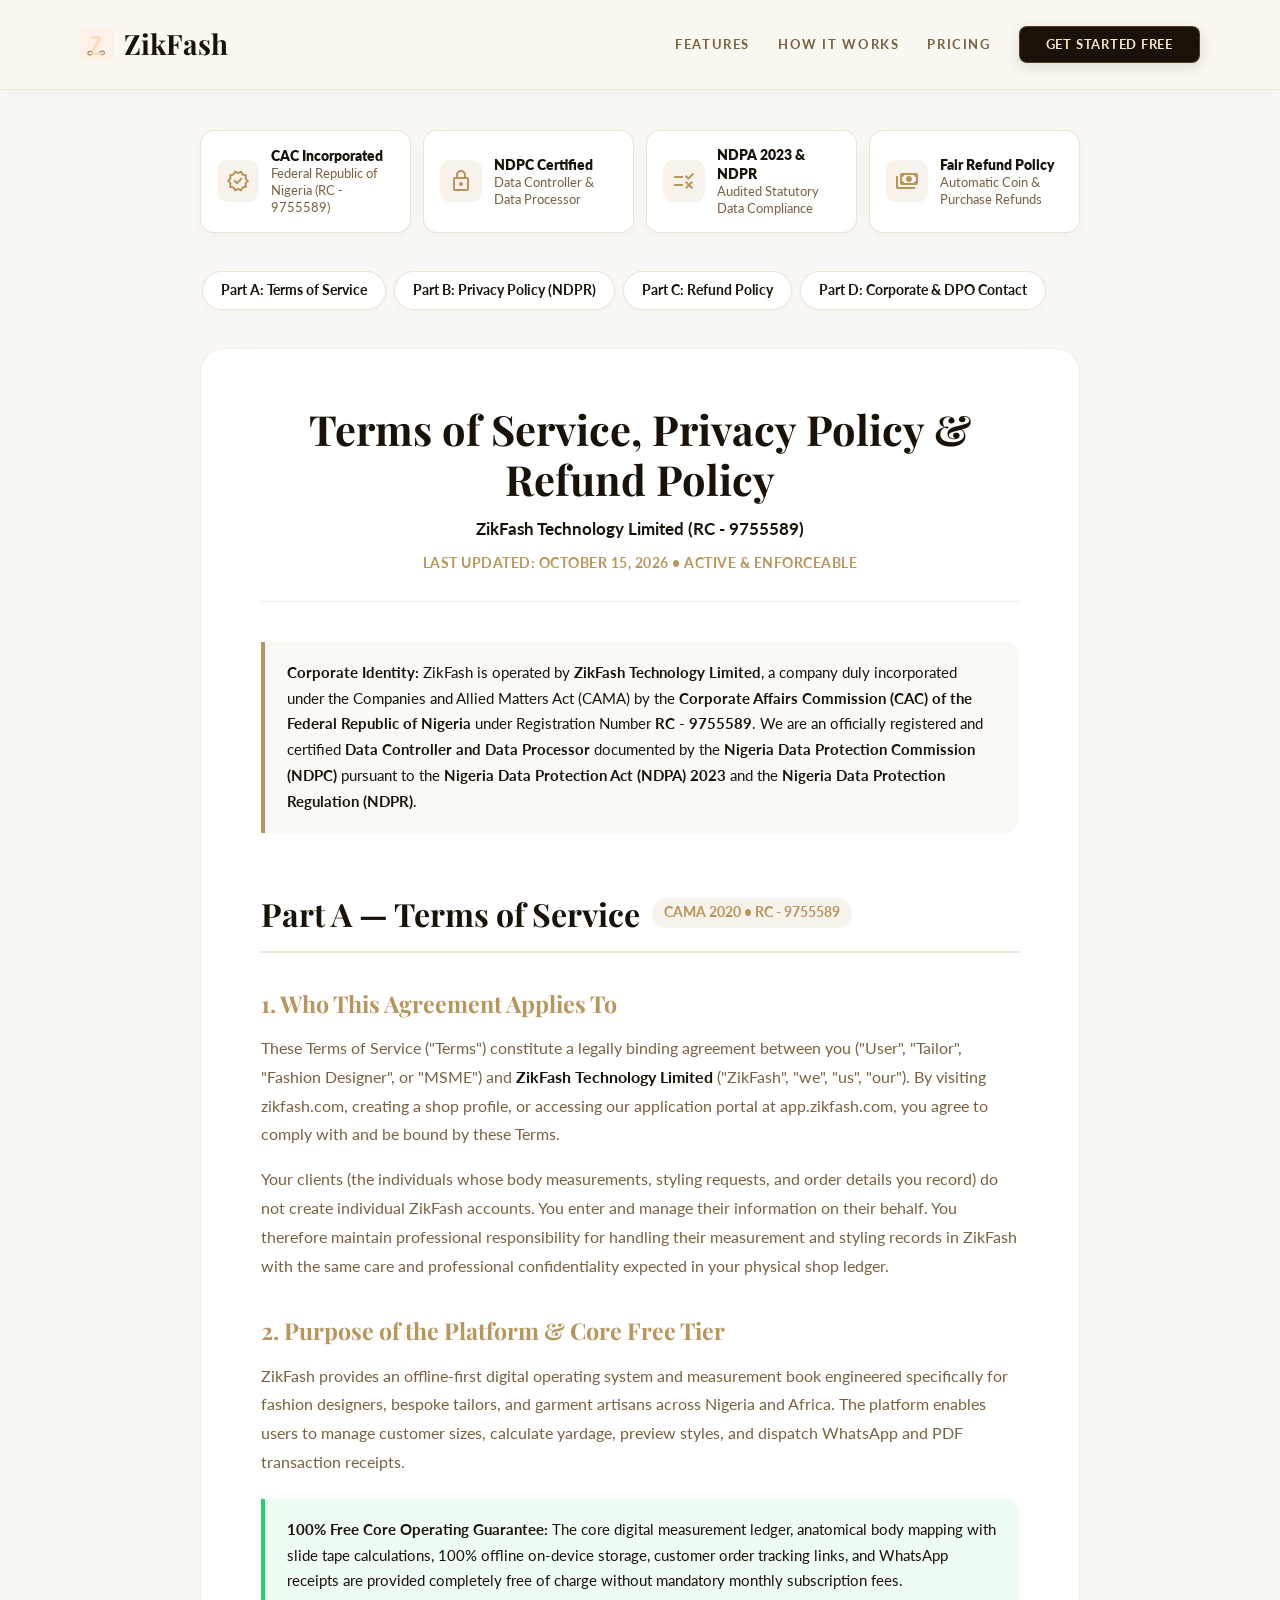
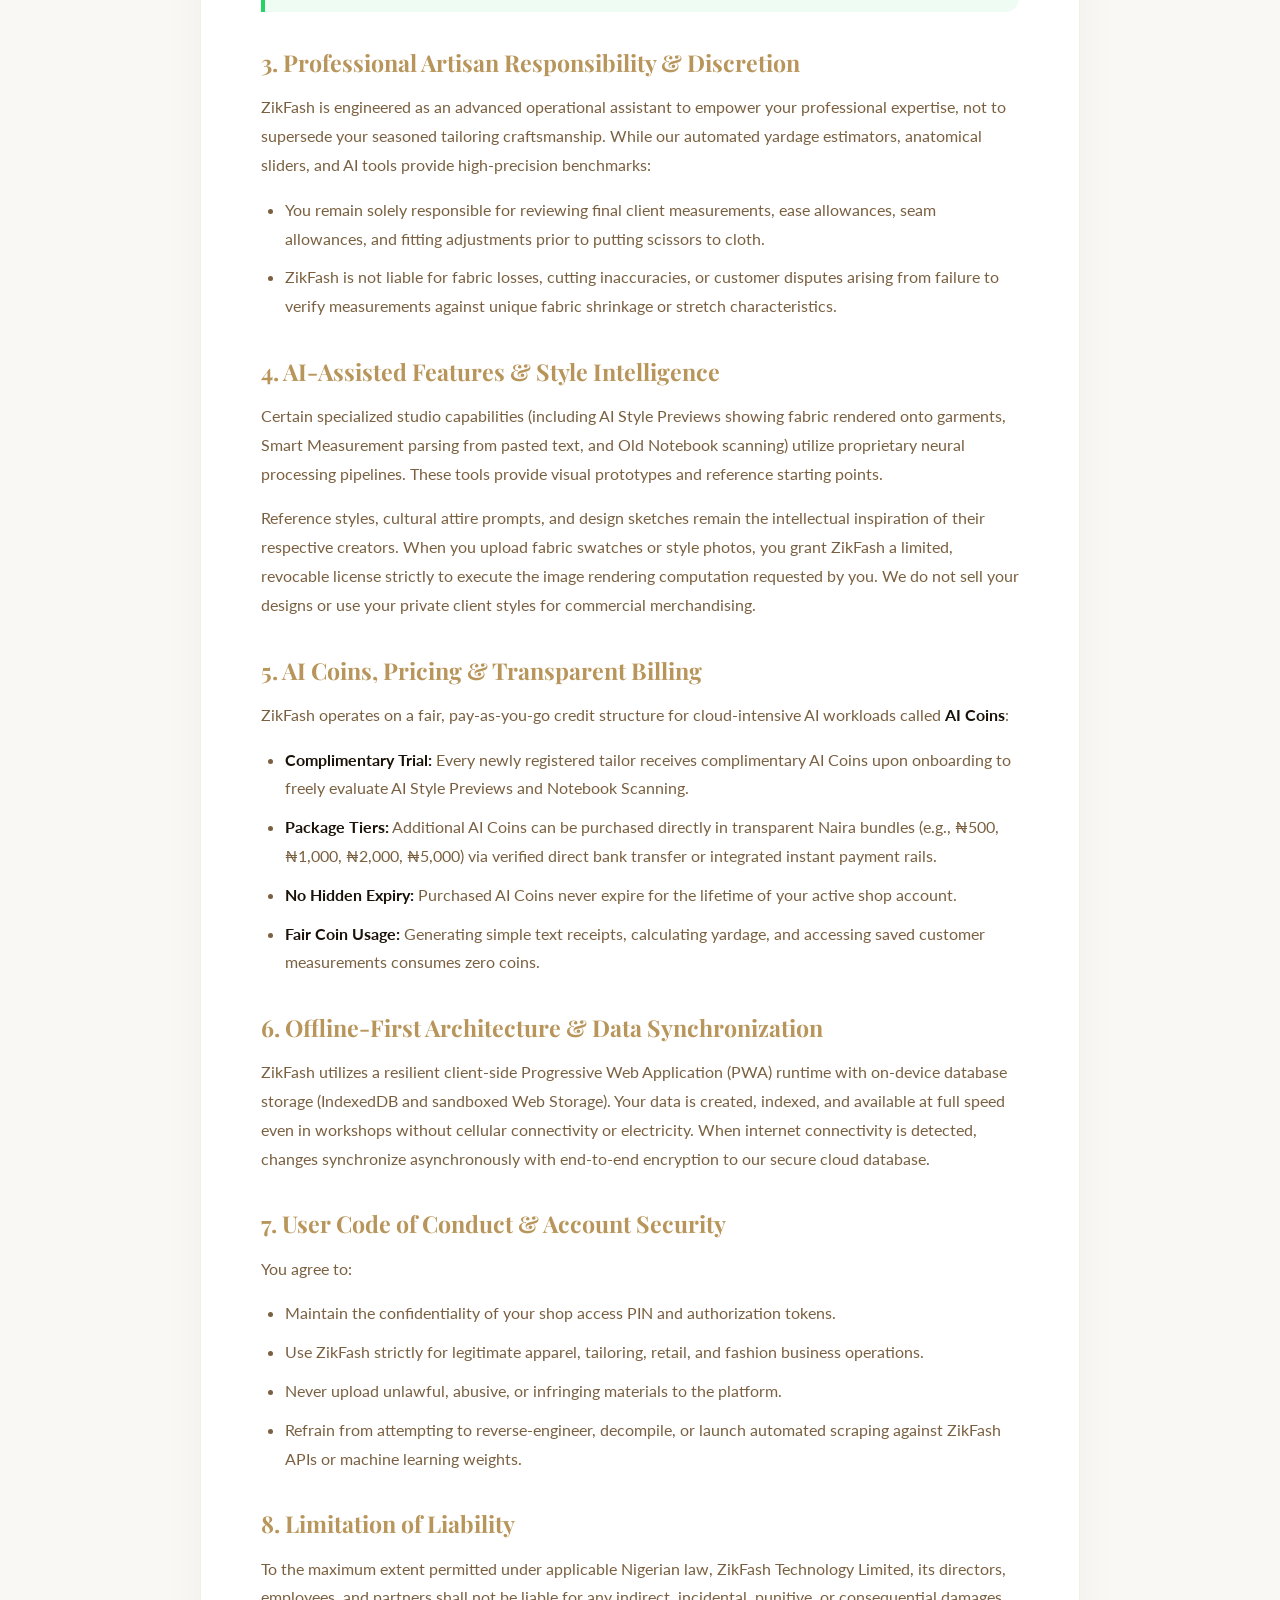
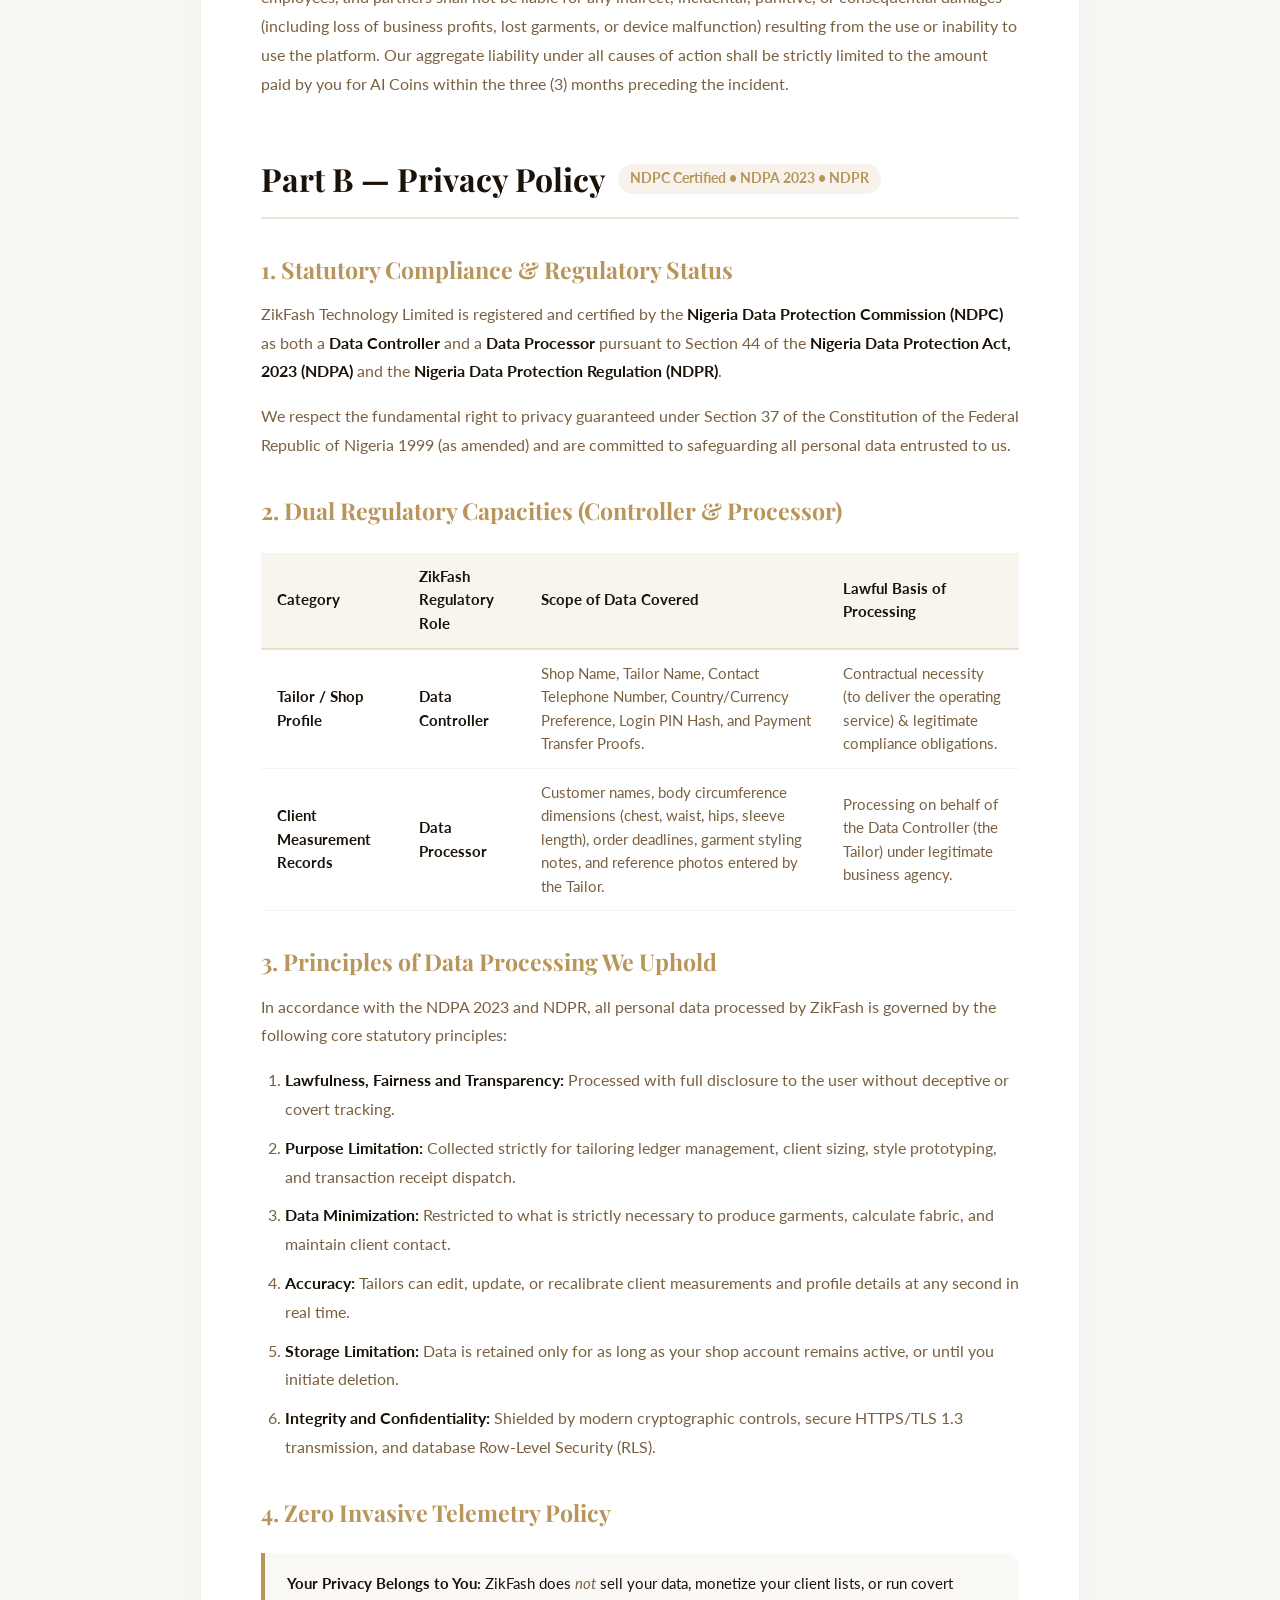
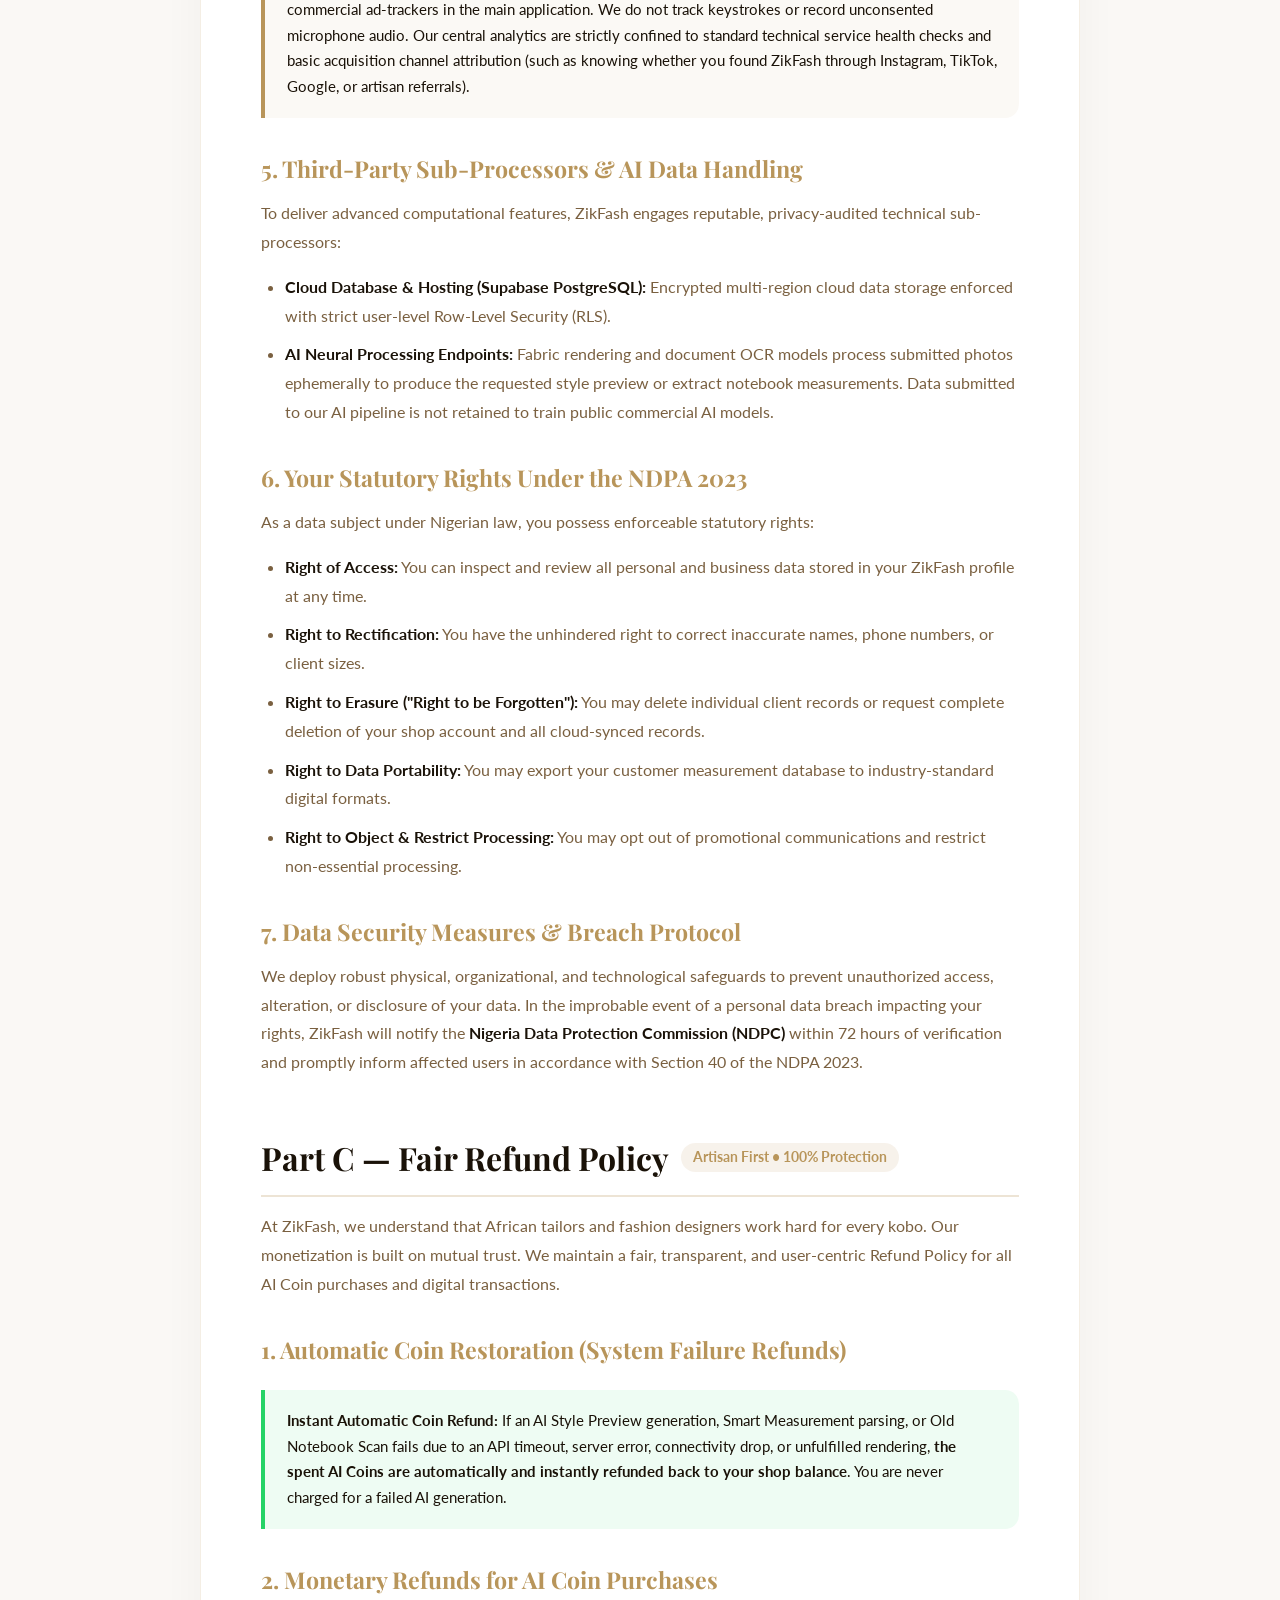
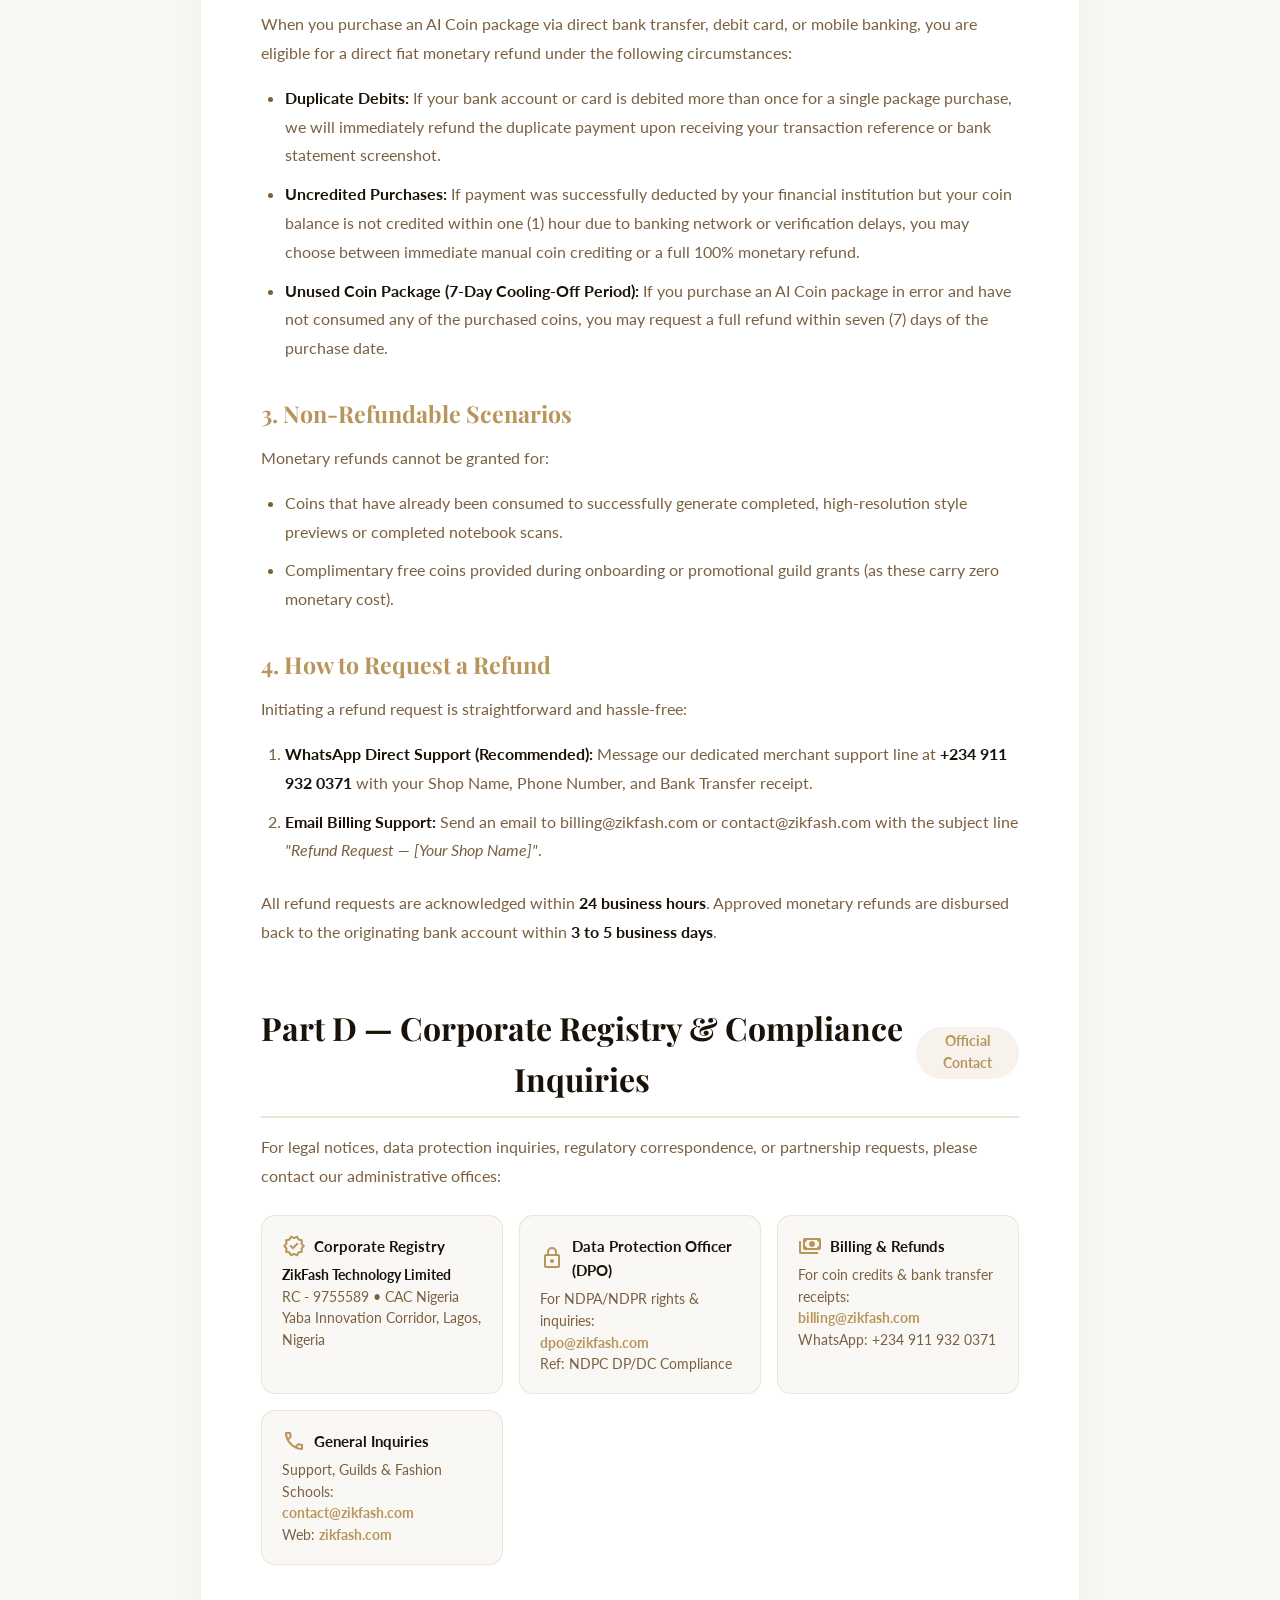
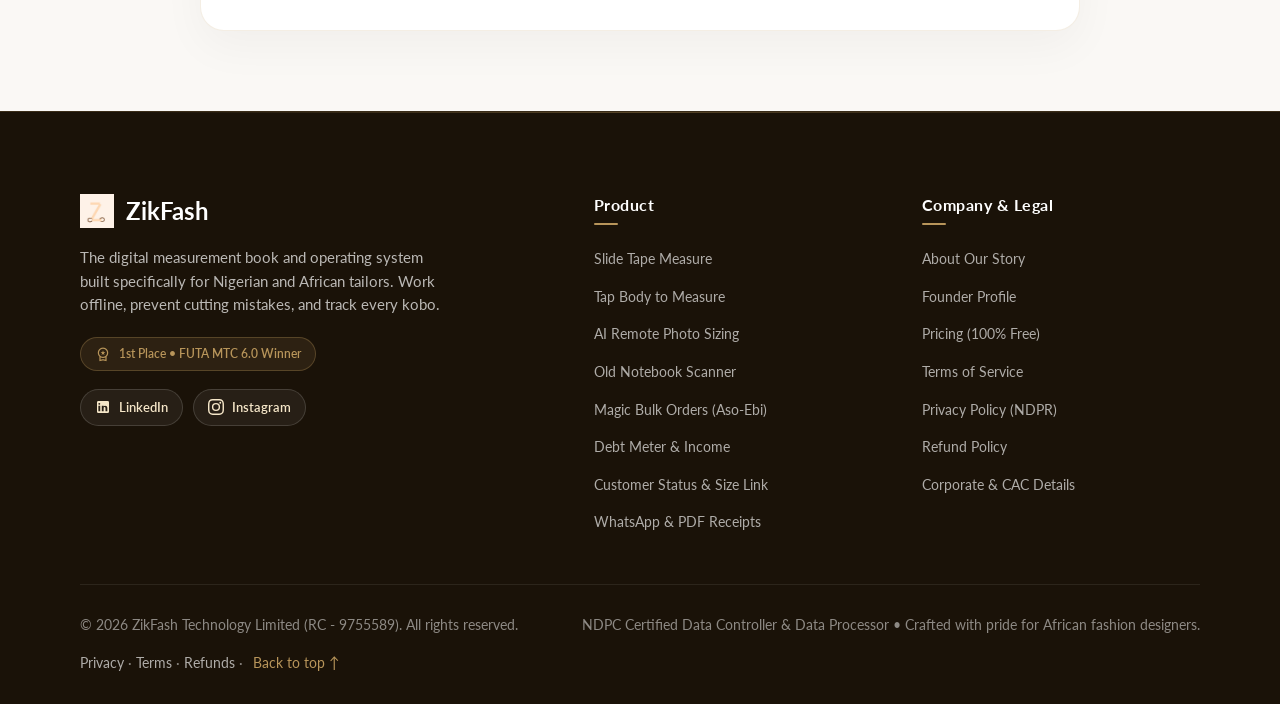
==== commit b7330864: "feat(legal): update Terms, NDPR/NDPA certified Privacy Policy, and fair Refund Policy for CAC RC-975" ====
--- a/privacy.html
+++ b/privacy.html
@@ -4,64 +4,197 @@
 <head>
     <meta charset="UTF-8">
     <meta name="viewport" content="width=device-width, initial-scale=1.0">
-    <title>Privacy Policy & Terms of Service - ZikFash</title>
-    <meta name="description" content="Terms of Service and Privacy Policy for ZikFash, the offline-first tailor management app.">
+    <title>Terms of Service, Privacy Policy &amp; Refund Policy — ZikFash Technology</title>
+    <meta name="description" content="Official Terms of Service, NDPR/NDPA Certified Privacy Policy, and Fair Refund Policy for ZikFash Technology (RC - 9755589), the offline-first tailor operating system.">
     <link rel="preconnect" href="https://fonts.googleapis.com">
     <link rel="preconnect" href="https://fonts.gstatic.com" crossorigin>
-    <link href="https://fonts.googleapis.com/css2?family=Lato:wght@400;700&family=Playfair+Display:ital,wght@0,600;0,700;1,600&display=swap" rel="stylesheet" media="print" onload="this.media='all'">
+    <link href="https://fonts.googleapis.com/css2?family=Lato:wght@300;400;600;700&family=Playfair+Display:ital,wght@0,600;0,700;1,600&display=swap" rel="stylesheet" media="print" onload="this.media='all'">
+    
+    <!-- Google Material Symbols (Alphabetically subsetted for lightning-fast loading) -->
     <link rel="preload" as="style"
-          href="https://fonts.googleapis.com/css2?family=Material+Symbols+Outlined:opsz,wght,FILL,GRAD@24,400,0..1,0&icon_names=accessibility,accessibility_new,assignment,auto_awesome_motion,calendar_month,call,camera,cancel,card_giftcard,check,check_circle,close,cloud_sync,design_services,draw,image_search,lock,menu,monitoring,payments,person,public,rule,send_to_mobile,signal_wifi_off,star,store,straighten,style,styler,toll,verified,wifi_off,workspace_premium&display=block" />
+          href="https://fonts.googleapis.com/css2?family=Material+Symbols+Outlined:opsz,wght,FILL,GRAD@24,400,0..1,0&icon_names=accessibility,accessibility_new,assignment,auto_awesome_motion,calendar_month,call,camera,cancel,card_giftcard,check,check_circle,close,cloud_sync,design_services,draw,error,expand_more,image_search,lock,menu,monitoring,payments,person,public,rule,search,search_off,send_to_mobile,signal_wifi_off,star,store,straighten,style,styler,toll,verified,wifi_off,workspace_premium&display=block" />
     <link rel="stylesheet"
-          href="https://fonts.googleapis.com/css2?family=Material+Symbols+Outlined:opsz,wght,FILL,GRAD@24,400,0..1,0&icon_names=accessibility,accessibility_new,assignment,auto_awesome_motion,calendar_month,call,camera,cancel,card_giftcard,check,check_circle,close,cloud_sync,design_services,draw,image_search,lock,menu,monitoring,payments,person,public,rule,send_to_mobile,signal_wifi_off,star,store,straighten,style,styler,toll,verified,wifi_off,workspace_premium&display=block"
+          href="https://fonts.googleapis.com/css2?family=Material+Symbols+Outlined:opsz,wght,FILL,GRAD@24,400,0..1,0&icon_names=accessibility,accessibility_new,assignment,auto_awesome_motion,calendar_month,call,camera,cancel,card_giftcard,check,check_circle,close,cloud_sync,design_services,draw,error,expand_more,image_search,lock,menu,monitoring,payments,person,public,rule,search,search_off,send_to_mobile,signal_wifi_off,star,store,straighten,style,styler,toll,verified,wifi_off,workspace_premium&display=block"
           media="print" onload="this.media='all'" />
     <noscript>
         <link rel="stylesheet"
-              href="https://fonts.googleapis.com/css2?family=Material+Symbols+Outlined:opsz,wght,FILL,GRAD@24,400,0..1,0&icon_names=accessibility,accessibility_new,assignment,auto_awesome_motion,calendar_month,call,camera,cancel,card_giftcard,check,check_circle,close,cloud_sync,design_services,draw,image_search,lock,menu,monitoring,payments,person,public,rule,send_to_mobile,signal_wifi_off,star,store,straighten,style,styler,toll,verified,wifi_off,workspace_premium&display=block" />
+              href="https://fonts.googleapis.com/css2?family=Material+Symbols+Outlined:opsz,wght,FILL,GRAD@24,400,0..1,0&icon_names=accessibility,accessibility_new,assignment,auto_awesome_motion,calendar_month,call,camera,cancel,card_giftcard,check,check_circle,close,cloud_sync,design_services,draw,error,expand_more,image_search,lock,menu,monitoring,payments,person,public,rule,search,search_off,send_to_mobile,signal_wifi_off,star,store,straighten,style,styler,toll,verified,wifi_off,workspace_premium&display=block" />
         <link rel="stylesheet"
-              href="https://fonts.googleapis.com/css2?family=Lato:wght@400;700&family=Playfair+Display:ital,wght@0,600;0,700;1,600&display=swap" />
+              href="https://fonts.googleapis.com/css2?family=Lato:wght@300;400;600;700&family=Playfair+Display:ital,wght@0,600;0,700;1,600&display=swap" />
     </noscript>
-    <link rel="stylesheet" href="style.css">
+    <link rel="stylesheet" href="style.css?v=2">
+    <link rel="icon" type="image/x-icon" href="favicon.ico">
     <style>
+        html {
+            scroll-behavior: smooth;
+        }
         .legal-wrap {
-            padding: 160px 20px 80px;
-            background: var(--cream);
+            padding: 130px 20px 80px;
+            background: #FAF8F5;
             min-height: 100vh;
         }
+        .legal-container {
+            max-width: 880px;
+            margin: 0 auto;
+        }
+        .legal-trust-banner {
+            display: grid;
+            grid-template-columns: repeat(auto-fit, minmax(200px, 1fr));
+            gap: 12px;
+            margin-bottom: 24px;
+        }
+        .trust-badge-card {
+            background: #ffffff;
+            border: 1px solid rgba(184, 149, 90, 0.25);
+            border-radius: 14px;
+            padding: 14px 16px;
+            display: flex;
+            align-items: center;
+            gap: 12px;
+            box-shadow: 0 4px 14px rgba(26, 18, 8, 0.03);
+            transition: transform 0.2s, box-shadow 0.2s, border-color 0.2s;
+        }
+        .trust-badge-card:hover {
+            transform: translateY(-2px);
+            box-shadow: 0 8px 24px rgba(184, 149, 90, 0.12);
+            border-color: var(--gold);
+        }
+        .trust-badge-card .badge-icon {
+            font-size: 24px;
+            color: var(--gold);
+            background: rgba(184, 149, 90, 0.12);
+            width: 42px;
+            height: 42px;
+            border-radius: 10px;
+            display: flex;
+            align-items: center;
+            justify-content: center;
+            flex-shrink: 0;
+        }
+        .trust-badge-card .badge-text {
+            font-size: 0.8rem;
+            color: var(--text-mid);
+            line-height: 1.35;
+        }
+        .trust-badge-card .badge-title {
+            font-weight: 800;
+            color: var(--espresso);
+            font-size: 0.88rem;
+            display: block;
+        }
+        .legal-nav-sticky {
+            position: sticky;
+            top: 75px;
+            z-index: 20;
+            background: rgba(250, 248, 245, 0.94);
+            backdrop-filter: blur(12px);
+            -webkit-backdrop-filter: blur(12px);
+            padding: 12px 0;
+            margin-bottom: 24px;
+        }
+        .legal-nav-bar {
+            display: flex;
+            gap: 8px;
+            overflow-x: auto;
+            scrollbar-width: none;
+            padding: 2px;
+        }
+        .legal-nav-bar::-webkit-scrollbar {
+            display: none;
+        }
+        .legal-nav-link {
+            padding: 8px 18px;
+            font-size: 0.85rem;
+            font-weight: 700;
+            color: var(--espresso);
+            background: #ffffff;
+            border: 1px solid rgba(184, 149, 90, 0.25);
+            border-radius: 100px;
+            text-decoration: none;
+            white-space: nowrap;
+            transition: all 0.2s ease;
+            box-shadow: 0 2px 6px rgba(0, 0, 0, 0.03);
+        }
+        .legal-nav-link:hover, .legal-nav-link:active {
+            background: var(--gold);
+            color: #ffffff;
+            border-color: var(--gold);
+            box-shadow: 0 4px 12px rgba(184, 149, 90, 0.25);
+        }
         .legal-content {
-            max-width: 800px;
-            margin: 0 auto;
             background: #fff;
-            padding: 60px;
-            border-radius: 20px;
-            box-shadow: 0 20px 40px rgba(26, 18, 8, 0.05);
-        }
-        .legal-content h1 {
+            padding: 55px 60px;
+            border-radius: 24px;
+            box-shadow: 0 16px 45px rgba(26, 18, 8, 0.04);
+            border: 1px solid rgba(184, 149, 90, 0.16);
+        }
+        .legal-header {
+            text-align: center;
+            margin-bottom: 40px;
+            padding-bottom: 25px;
+            border-bottom: 1px solid rgba(184, 149, 90, 0.18);
+        }
+        .legal-header h1 {
             font-family: 'Playfair Display', serif;
-            font-size: 2.5rem;
+            font-size: 2.6rem;
             color: var(--espresso);
-            margin-bottom: 10px;
-            border-bottom: 2px solid rgba(184, 149, 90, 0.2);
-            padding-bottom: 15px;
+            margin: 0 0 10px;
+            line-height: 1.2;
+        }
+        .legal-header .legal-subtitle {
+            font-size: 1.05rem;
+            color: var(--text-mid);
+            margin: 0 0 6px;
+        }
+        .legal-header .legal-date {
+            font-size: 0.88rem;
+            color: var(--gold);
+            font-weight: 700;
+            margin: 0;
+            text-transform: uppercase;
+            letter-spacing: 0.5px;
+        }
+        .legal-content h1.section-title {
+            font-family: 'Playfair Display', serif;
+            font-size: 2rem;
+            color: var(--espresso);
+            margin: 55px 0 15px;
+            border-bottom: 2px solid rgba(184, 149, 90, 0.25);
+            padding-bottom: 12px;
+            scroll-margin-top: 135px;
+            display: flex;
+            align-items: center;
+            gap: 12px;
+        }
+        .legal-content h1.section-title .section-pill {
+            font-size: 0.85rem;
+            font-family: 'Lato', sans-serif;
+            background: rgba(184, 149, 90, 0.12);
+            color: var(--gold);
+            padding: 4px 12px;
+            border-radius: 100px;
+            font-weight: 700;
         }
         .legal-content h2 {
             font-family: 'Playfair Display', serif;
-            font-size: 1.6rem;
+            font-size: 1.45rem;
             color: var(--gold);
-            margin: 40px 0 15px;
+            margin: 32px 0 12px;
         }
         .legal-content p {
             color: var(--text-mid);
             line-height: 1.8;
             margin-bottom: 16px;
-        }
-        .legal-content ul {
+            font-size: 1rem;
+        }
+        .legal-content ul, .legal-content ol {
             color: var(--text-mid);
             line-height: 1.8;
             margin-bottom: 24px;
             padding-left: 24px;
         }
-        .legal-content ul li {
-            margin-bottom: 8px;
+        .legal-content ul li, .legal-content ol li {
+            margin-bottom: 10px;
         }
         .legal-content strong {
             color: var(--espresso);
@@ -70,26 +203,105 @@
             color: var(--text-mid);
             font-style: italic;
         }
-        .legal-header {
-            text-align: center;
-            margin-bottom: 40px;
-        }
-        .legal-header p {
+        .legal-callout-box {
+            background: rgba(184, 149, 90, 0.06);
+            border-left: 4px solid var(--gold);
+            padding: 18px 22px;
+            border-radius: 0 14px 14px 0;
+            margin: 22px 0;
+        }
+        .legal-callout-box p {
+            margin: 0 !important;
+            font-size: 0.95rem;
+            color: var(--espresso) !important;
+            line-height: 1.7;
+        }
+        .legal-callout-box.success {
+            background: rgba(37, 211, 102, 0.08);
+            border-left-color: #25D366;
+        }
+        .legal-table-wrap {
+            overflow-x: auto;
+            margin: 24px 0;
+        }
+        .legal-table {
+            width: 100%;
+            border-collapse: collapse;
+            font-size: 0.92rem;
+            text-align: left;
+        }
+        .legal-table th {
+            background: rgba(184, 149, 90, 0.1);
+            color: var(--espresso);
+            padding: 12px 16px;
+            font-weight: 700;
+            border-bottom: 2px solid rgba(184, 149, 90, 0.25);
+        }
+        .legal-table td {
+            padding: 12px 16px;
+            border-bottom: 1px solid rgba(184, 149, 90, 0.12);
+            color: var(--text-mid);
+        }
+        .legal-table tr:hover td {
+            background: rgba(184, 149, 90, 0.03);
+        }
+        .contact-card-grid {
+            display: grid;
+            grid-template-columns: repeat(auto-fit, minmax(240px, 1fr));
+            gap: 16px;
+            margin: 24px 0 10px;
+        }
+        .contact-card {
+            background: #FAF8F5;
+            border: 1px solid rgba(184, 149, 90, 0.2);
+            border-radius: 14px;
+            padding: 18px 20px;
+        }
+        .contact-card h4 {
+            color: var(--espresso);
+            font-size: 0.95rem;
+            margin: 0 0 6px;
+            display: flex;
+            align-items: center;
+            gap: 8px;
+        }
+        .contact-card p {
+            font-size: 0.9rem;
             margin: 0;
-            font-size: 1.1rem;
+            color: var(--text-mid);
+            line-height: 1.5;
+        }
+        .contact-card a {
+            color: var(--gold);
+            font-weight: 700;
+            text-decoration: none;
+        }
+        .contact-card a:hover {
+            text-decoration: underline;
         }
         @media (max-width: 768px) {
             .legal-content {
                 padding: 30px 20px;
+                border-radius: 16px;
             }
             .legal-wrap {
-                padding-top: 120px;
+                padding-top: 105px;
+            }
+            .legal-header h1 {
+                font-size: 2rem;
+            }
+            .legal-content h1.section-title {
+                font-size: 1.6rem;
+                flex-direction: column;
+                align-items: flex-start;
+                gap: 6px;
             }
         }
     </style>
 </head>
 
 <body>
+    <!-- Navigation Header -->
     <header class="header">
         <div class="container">
             <a href="index.html" class="logo">
@@ -98,119 +310,279 @@
             <nav class="nav">
                 <a href="index.html#features">Features</a>
                 <a href="index.html#how-it-works">How It Works</a>
-                <a href="index.html#onboardForm" class="btn-launch-header">Get Started</a>
+                <a href="index.html#pricing">Pricing</a>
+                <a href="index.html#onboardForm" class="btn-launch-header">Get Started Free</a>
             </nav>
         </div>
     </header>
 
     <main class="legal-wrap">
-        <div class="legal-content">
-            <div class="legal-header">
-                <h1>Terms of Service & Privacy Policy</h1>
-                <p><strong>ZikFash</strong></p>
-                <p><em>Last updated: June 18, 2026</em></p>
+        <div class="legal-container">
+
+            <!-- Trust & Registration Badges Strip -->
+            <div class="legal-trust-banner">
+                <div class="trust-badge-card">
+                    <span class="material-symbols-outlined badge-icon">verified</span>
+                    <div class="badge-text">
+                        <span class="badge-title">CAC Incorporated</span>
+                        Federal Republic of Nigeria (RC - 9755589)
+                    </div>
+                </div>
+                <div class="trust-badge-card">
+                    <span class="material-symbols-outlined badge-icon">lock</span>
+                    <div class="badge-text">
+                        <span class="badge-title">NDPC Certified</span>
+                        Data Controller &amp; Data Processor
+                    </div>
+                </div>
+                <div class="trust-badge-card">
+                    <span class="material-symbols-outlined badge-icon">rule</span>
+                    <div class="badge-text">
+                        <span class="badge-title">NDPA 2023 &amp; NDPR</span>
+                        Audited Statutory Data Compliance
+                    </div>
+                </div>
+                <div class="trust-badge-card">
+                    <span class="material-symbols-outlined badge-icon">payments</span>
+                    <div class="badge-text">
+                        <span class="badge-title">Fair Refund Policy</span>
+                        Automatic Coin &amp; Purchase Refunds
+                    </div>
+                </div>
             </div>
-            
-            <p>This document explains the terms under which you may use ZikFash, and how we handle information within the app. It is written to be read by the tailors and shop owners who use ZikFash directly. Please read it before using the app.</p>
-            <p><em>ZikFash is a tool built for tailors and fashion designers. It is currently provided by an independent developer (“we,” “us”) operating under the ZikFash name, and not yet a registered company. This document will be updated as that status changes.</em></p>
-            
-            <h1>Part A — Terms of Service</h1>
-            
-            <h2>1. Who This Applies To</h2>
-            <p>ZikFash is built for tailors, fashion designers, and shop owners (“you,” the “User”). Your clients (the people you measure, design for, and fulfil orders for) do not create their own ZikFash accounts and do not log in directly. You, the User, enter and manage your clients’ information on their behalf within the app.</p>
-            <p>Because of this, you are responsible for making sure your clients are comfortable with you storing their measurements, photos, and order details in ZikFash, in the same way you would already be responsible for how you store that information in a paper register or on your phone.</p>
-            
-            <h2>2. What ZikFash Is For</h2>
-            <p>ZikFash helps you manage client records, measurements, style preferences, and orders, and offers AI-assisted features such as style suggestion previews, measurement assistance, and reference image search, to support your day-to-day tailoring work.</p>
-            <p>ZikFash is a tool to support your professional judgment, not a replacement for it. AI-assisted suggestions (style previews, detected measurements, detected style attributes from photos, or search results) are estimates and starting points, not guarantees. You remain responsible for confirming details with your client and for the final accuracy of any garment produced.</p>
-            
-            <h2>3. Your Account and Responsibilities</h2>
-            <ul>
-                <li>You are responsible for keeping your login credentials secure.</li>
-                <li>You are responsible for the accuracy of information you enter, including client measurements and order details.</li>
-                <li>You agree to use ZikFash for legitimate tailoring and fashion business purposes, and not to misuse the app (e.g. attempting to disrupt the service, scrape it, or use it to store unlawful content).</li>
-                <li>You are responsible for obtaining any consent needed from your clients to store their photos and measurements in a digital tool such as ZikFash, consistent with how you already handle their information today.</li>
-            </ul>
-            
-            <h2>4. AI-Assisted Features</h2>
-            <p>Certain features in ZikFash (such as style preview generation, photo-based measurement assistance, and reference image search) rely on third-party AI and search services to process information you submit, including images. These features are provided “as is,” and results may occasionally be inaccurate, incomplete, or not match what was intended.</p>
-            <p>Where a feature suggests a value (such as a detected style, sleeve type, or measurement), it is presented for you to review and confirm or correct, never applied silently without your action.</p>
-            <p>Reference images found through search features may be sourced from the public web. When you select an image for use as an order reference, ZikFash retrieves and stores a copy of that image so it remains available to you offline. We do not claim ownership over images sourced this way; they remain the property of their original creators, and you are responsible for using them appropriately as design reference within your own client work.</p>
-            
-            <h2>5. AI Coins and Payment</h2>
-            <p>ZikFash operates a "Freemium" model. The core digital ledger, anatomical body mapping, and offline storage features are provided 100% free of charge. However, advanced AI features (such as Image Preview Generation, Smart Measurement Parsing, and Style Hotspots) consume "AI Coins."</p>
-            <p>Every new user receives complimentary free coins to experience the AI capabilities. Once exhausted, additional AI Coins must be purchased via direct bank transfer initiated through WhatsApp within the app.</p>
-            <p><strong>Refunds:</strong> Due to the immediate and irreversible hard costs associated with running third-party AI models (e.g., generating images or parsing documents), purchased AI Coins are non-refundable once the generation process has been initiated by you. Coins do not expire as long as your ZikFash account remains active.</p>
-            
-            <h2>6. Availability and Offline Use</h2>
-            <p>ZikFash is designed to work offline using local on-device storage, with syncing to cloud storage when you have an internet connection. We aim for reliable availability, but do not guarantee uninterrupted access, and are not responsible for data loss due to device failure, app uninstallation, or issues outside our reasonable control. You are encouraged to keep your device's app data backed up where possible.</p>
-            
-            <h2>7. Intellectual Property</h2>
-            <p>The ZikFash name, app design, and underlying software belong to its developer. You retain ownership of the content you and your clients generate within the app (such as measurements, notes, and uploaded photos). By using ZikFash, you grant us permission to process that content as needed to provide the service to you (e.g. sending a photo to an AI service to generate a style preview).</p>
-            
-            <h2>8. Limitation of Liability</h2>
-            <p>ZikFash is provided without warranties of any kind, express or implied. To the fullest extent permitted by law, we are not liable for indirect, incidental, or consequential damages arising from your use of the app, including but not limited to lost income, damaged client relationships, or material/fabric loss resulting from inaccurate measurements, AI suggestions, or app downtime. Always verify critical measurements and design details before cutting fabric.</p>
-            
-            <h2>9. Changes to These Terms</h2>
-            <p>We may update these Terms as ZikFash evolves, particularly as monetization and new features launch. Material changes will be communicated within the app. Continued use of ZikFash after changes take effect constitutes acceptance of the updated Terms.</p>
-            
-            <h2>10. Termination</h2>
-            <p>You may stop using ZikFash at any time. We may suspend or terminate access for users who violate these Terms, misuse the platform, or use it unlawfully.</p>
-            
-            <h1 style="margin-top: 60px;">Part B — Privacy Policy</h1>
-            
-            <h2>1. What Information We Collect</h2>
-            <p>ZikFash collects and stores the following categories of information, entered by you as the User:</p>
-            <ul>
-                <li>Your account information (name, contact details, shop information).</li>
-                <li>Client information you enter on behalf of your customers, including names, contact details, body measurements, style preferences, and order history.</li>
-                <li>Photos you or your clients provide, including style reference photos, garment images, and (for AI measurement features) body-reference images.</li>
-                <li><strong>No Invasive Tracking (Zero Telemetry):</strong> We do <em>not</em> track every click, page view, or action you take in the app. The only data we store centrally is a basic "heartbeat" record of your shop details (Shop Name and Phone Number) to let us know you exist as a tailor and when you last opened the app. Your day-to-day workflow belongs to you.</li>
-            </ul>
-            
-            <h2>2. How Information Is Stored</h2>
-            <p>ZikFash uses an offline-first design. Information is stored locally on your device (via on-device browser storage) and synced to our cloud database (hosted on Supabase) when you are connected to the internet. This allows the app to keep working without an internet connection while keeping your data backed up centrally.</p>
-            
-            <h2>3. How Information Is Used</h2>
-            <ul>
-                <li>To provide core app functionality (storing and displaying client/order records).</li>
-                <li>To power AI-assisted features, where relevant information (such as a style photo or measurement description) is sent to a third-party AI provider strictly to generate the requested output (e.g. a style preview, a detected measurement, or a search result), and is not used by us for purposes unrelated to providing that feature.</li>
-                <li>To maintain, secure, and improve the app over time.</li>
-                <li>To communicate with you about your account, app updates, or (once active) credit/billing matters.</li>
-            </ul>
-            
-            <h2>4. Third-Party Services</h2>
-            <p>ZikFash relies on third-party infrastructure and AI providers to deliver certain features, including cloud hosting/database services and AI/image-processing services used for style previews, measurement assistance, and reference image search. These providers process the specific data needed to fulfil each request (such as an image submitted for analysis) under their own data handling practices. We choose providers with reasonable security and privacy standards, but encourage you to avoid entering highly sensitive personal information about your clients beyond what is needed for their order.</p>
-            
-            <h2>5. Client Data: Your Responsibility as the User</h2>
-            <p>Because your clients do not interact with ZikFash directly, you act as the data controller for the information you enter about them, and we act as a data processor providing the storage and tooling. You are responsible for:</p>
-            <ul>
-                <li>Letting your clients know, in whatever way is appropriate for your business, that their measurements and photos are stored digitally.</li>
-                <li>Only entering information you have a legitimate, agreed basis to collect and store.</li>
-                <li>Removing client information if a client asks you to, using the app's deletion features.</li>
-            </ul>
-            
-            <h2>6. Data Retention</h2>
-            <p>Your information and your clients’ information is retained for as long as your account remains active, so that your records remain available to you. You may delete individual client records or your account at any time; deleted records are removed from our active systems, subject to reasonable backup retention periods.</p>
-            
-            <h2>7. Data Security</h2>
-            <p>We take reasonable technical measures to protect information stored in ZikFash, including secured cloud storage. However, no system is completely secure, and we cannot guarantee absolute security of information transmitted or stored.</p>
-            
-            <h2>8. Your Rights</h2>
-            <p>Consistent with the Nigeria Data Protection Act, you (and, through you, your clients) have the right to access, correct, or request deletion of personal information stored in ZikFash. Requests relating to your own account can be made directly within the app or by contacting us. Requests relating to client data should first be directed to the tailor/shop who manages that client's record.</p>
-            
-            <h2>9. Children's Information</h2>
-            <p>ZikFash is intended for use by tailors and shop owners operating a business, and is not directed at children. Client records may occasionally relate to a minor (e.g. a child's outfit order) at the discretion of the tailor managing that relationship; in such cases, the responsibility for appropriate parental/guardian consent rests with the tailor entering that information, consistent with their existing professional obligations.</p>
-            
-            <h2>10. Changes to This Policy</h2>
-            <p>We may update this Privacy Policy as ZikFash evolves. We will indicate the “last updated” date at the top of this document and notify you in-app of material changes.</p>
-            
-            <h2>11. Contact</h2>
-            <p>Questions about these Terms or this Privacy Policy, or requests relating to your data, can be directed to the ZikFash team through the contact details provided within the app.</p>
+
+            <!-- Sticky Section Switcher Navigation -->
+            <nav class="legal-nav-sticky" aria-label="Policy Sections">
+                <div class="legal-nav-bar">
+                    <a href="#terms" class="legal-nav-link">Part A: Terms of Service</a>
+                    <a href="#privacy" class="legal-nav-link">Part B: Privacy Policy (NDPR)</a>
+                    <a href="#refunds" class="legal-nav-link">Part C: Refund Policy</a>
+                    <a href="#compliance" class="legal-nav-link">Part D: Corporate &amp; DPO Contact</a>
+                </div>
+            </nav>
+
+            <!-- Main Legal Content Card -->
+            <div class="legal-content">
+                
+                <div class="legal-header">
+                    <h1>Terms of Service, Privacy Policy &amp; Refund Policy</h1>
+                    <p class="legal-subtitle"><strong>ZikFash Technology Limited (RC - 9755589)</strong></p>
+                    <p class="legal-date">Last Updated: October 15, 2026 &bull; Active &amp; Enforceable</p>
+                </div>
+
+                <div class="legal-callout-box">
+                    <p><strong>Corporate Identity:</strong> ZikFash is operated by <strong>ZikFash Technology Limited</strong>, a company duly incorporated under the Companies and Allied Matters Act (CAMA) by the <strong>Corporate Affairs Commission (CAC) of the Federal Republic of Nigeria</strong> under Registration Number <strong>RC - 9755589</strong>. We are an officially registered and certified <strong>Data Controller and Data Processor</strong> documented by the <strong>Nigeria Data Protection Commission (NDPC)</strong> pursuant to the <strong>Nigeria Data Protection Act (NDPA) 2023</strong> and the <strong>Nigeria Data Protection Regulation (NDPR)</strong>.</p>
+                </div>
+
+                <!-- ========================================================================= -->
+                <!-- PART A: TERMS OF SERVICE                                                  -->
+                <!-- ========================================================================= -->
+                <h1 class="section-title" id="terms">
+                    Part A — Terms of Service
+                    <span class="section-pill">CAMA 2020 &bull; RC - 9755589</span>
+                </h1>
+
+                <h2>1. Who This Agreement Applies To</h2>
+                <p>These Terms of Service ("Terms") constitute a legally binding agreement between you ("User", "Tailor", "Fashion Designer", or "MSME") and <strong>ZikFash Technology Limited</strong> ("ZikFash", "we", "us", "our"). By visiting <a href="https://zikfash.com">zikfash.com</a>, creating a shop profile, or accessing our application portal at <a href="https://app.zikfash.com">app.zikfash.com</a>, you agree to comply with and be bound by these Terms.</p>
+                <p>Your clients (the individuals whose body measurements, styling requests, and order details you record) do not create individual ZikFash accounts. You enter and manage their information on their behalf. You therefore maintain professional responsibility for handling their measurement and styling records in ZikFash with the same care and professional confidentiality expected in your physical shop ledger.</p>
+
+                <h2>2. Purpose of the Platform &amp; Core Free Tier</h2>
+                <p>ZikFash provides an offline-first digital operating system and measurement book engineered specifically for fashion designers, bespoke tailors, and garment artisans across Nigeria and Africa. The platform enables users to manage customer sizes, calculate yardage, preview styles, and dispatch WhatsApp and PDF transaction receipts.</p>
+                <div class="legal-callout-box success">
+                    <p><strong>100% Free Core Operating Guarantee:</strong> The core digital measurement ledger, anatomical body mapping with slide tape calculations, 100% offline on-device storage, customer order tracking links, and WhatsApp receipts are provided completely free of charge without mandatory monthly subscription fees.</p>
+                </div>
+
+                <h2>3. Professional Artisan Responsibility &amp; Discretion</h2>
+                <p>ZikFash is engineered as an advanced operational assistant to empower your professional expertise, not to supersede your seasoned tailoring craftsmanship. While our automated yardage estimators, anatomical sliders, and AI tools provide high-precision benchmarks:</p>
+                <ul>
+                    <li>You remain solely responsible for reviewing final client measurements, ease allowances, seam allowances, and fitting adjustments prior to putting scissors to cloth.</li>
+                    <li>ZikFash is not liable for fabric losses, cutting inaccuracies, or customer disputes arising from failure to verify measurements against unique fabric shrinkage or stretch characteristics.</li>
+                </ul>
+
+                <h2>4. AI-Assisted Features &amp; Style Intelligence</h2>
+                <p>Certain specialized studio capabilities (including AI Style Previews showing fabric rendered onto garments, Smart Measurement parsing from pasted text, and Old Notebook scanning) utilize proprietary neural processing pipelines. These tools provide visual prototypes and reference starting points.</p>
+                <p>Reference styles, cultural attire prompts, and design sketches remain the intellectual inspiration of their respective creators. When you upload fabric swatches or style photos, you grant ZikFash a limited, revocable license strictly to execute the image rendering computation requested by you. We do not sell your designs or use your private client styles for commercial merchandising.</p>
+
+                <h2>5. AI Coins, Pricing &amp; Transparent Billing</h2>
+                <p>ZikFash operates on a fair, pay-as-you-go credit structure for cloud-intensive AI workloads called <strong>AI Coins</strong>:</p>
+                <ul>
+                    <li><strong>Complimentary Trial:</strong> Every newly registered tailor receives complimentary AI Coins upon onboarding to freely evaluate AI Style Previews and Notebook Scanning.</li>
+                    <li><strong>Package Tiers:</strong> Additional AI Coins can be purchased directly in transparent Naira bundles (e.g., &#8358;500, &#8358;1,000, &#8358;2,000, &#8358;5,000) via verified direct bank transfer or integrated instant payment rails.</li>
+                    <li><strong>No Hidden Expiry:</strong> Purchased AI Coins never expire for the lifetime of your active shop account.</li>
+                    <li><strong>Fair Coin Usage:</strong> Generating simple text receipts, calculating yardage, and accessing saved customer measurements consumes zero coins.</li>
+                </ul>
+
+                <h2>6. Offline-First Architecture &amp; Data Synchronization</h2>
+                <p>ZikFash utilizes a resilient client-side Progressive Web Application (PWA) runtime with on-device database storage (IndexedDB and sandboxed Web Storage). Your data is created, indexed, and available at full speed even in workshops without cellular connectivity or electricity. When internet connectivity is detected, changes synchronize asynchronously with end-to-end encryption to our secure cloud database.</p>
+
+                <h2>7. User Code of Conduct &amp; Account Security</h2>
+                <p>You agree to:</p>
+                <ul>
+                    <li>Maintain the confidentiality of your shop access PIN and authorization tokens.</li>
+                    <li>Use ZikFash strictly for legitimate apparel, tailoring, retail, and fashion business operations.</li>
+                    <li>Never upload unlawful, abusive, or infringing materials to the platform.</li>
+                    <li>Refrain from attempting to reverse-engineer, decompile, or launch automated scraping against ZikFash APIs or machine learning weights.</li>
+                </ul>
+
+                <h2>8. Limitation of Liability</h2>
+                <p>To the maximum extent permitted under applicable Nigerian law, ZikFash Technology Limited, its directors, employees, and partners shall not be liable for any indirect, incidental, punitive, or consequential damages (including loss of business profits, lost garments, or device malfunction) resulting from the use or inability to use the platform. Our aggregate liability under all causes of action shall be strictly limited to the amount paid by you for AI Coins within the three (3) months preceding the incident.</p>
+
+                <!-- ========================================================================= -->
+                <!-- PART B: PRIVACY POLICY (NDPR & NDPA 2023 CERTIFIED)                       -->
+                <!-- ========================================================================= -->
+                <h1 class="section-title" id="privacy">
+                    Part B — Privacy Policy
+                    <span class="section-pill">NDPC Certified &bull; NDPA 2023 &bull; NDPR</span>
+                </h1>
+
+                <h2>1. Statutory Compliance &amp; Regulatory Status</h2>
+                <p>ZikFash Technology Limited is registered and certified by the <strong>Nigeria Data Protection Commission (NDPC)</strong> as both a <strong>Data Controller</strong> and a <strong>Data Processor</strong> pursuant to Section 44 of the <strong>Nigeria Data Protection Act, 2023 (NDPA)</strong> and the <strong>Nigeria Data Protection Regulation (NDPR)</strong>.</p>
+                <p>We respect the fundamental right to privacy guaranteed under Section 37 of the Constitution of the Federal Republic of Nigeria 1999 (as amended) and are committed to safeguarding all personal data entrusted to us.</p>
+
+                <h2>2. Dual Regulatory Capacities (Controller &amp; Processor)</h2>
+                <div class="legal-table-wrap">
+                    <table class="legal-table">
+                        <thead>
+                            <tr>
+                                <th>Category</th>
+                                <th>ZikFash Regulatory Role</th>
+                                <th>Scope of Data Covered</th>
+                                <th>Lawful Basis of Processing</th>
+                            </tr>
+                        </thead>
+                        <tbody>
+                            <tr>
+                                <td><strong>Tailor / Shop Profile</strong></td>
+                                <td><strong>Data Controller</strong></td>
+                                <td>Shop Name, Tailor Name, Contact Telephone Number, Country/Currency Preference, Login PIN Hash, and Payment Transfer Proofs.</td>
+                                <td>Contractual necessity (to deliver the operating service) &amp; legitimate compliance obligations.</td>
+                            </tr>
+                            <tr>
+                                <td><strong>Client Measurement Records</strong></td>
+                                <td><strong>Data Processor</strong></td>
+                                <td>Customer names, body circumference dimensions (chest, waist, hips, sleeve length), order deadlines, garment styling notes, and reference photos entered by the Tailor.</td>
+                                <td>Processing on behalf of the Data Controller (the Tailor) under legitimate business agency.</td>
+                            </tr>
+                        </tbody>
+                    </table>
+                </div>
+
+                <h2>3. Principles of Data Processing We Uphold</h2>
+                <p>In accordance with the NDPA 2023 and NDPR, all personal data processed by ZikFash is governed by the following core statutory principles:</p>
+                <ol>
+                    <li><strong>Lawfulness, Fairness and Transparency:</strong> Processed with full disclosure to the user without deceptive or covert tracking.</li>
+                    <li><strong>Purpose Limitation:</strong> Collected strictly for tailoring ledger management, client sizing, style prototyping, and transaction receipt dispatch.</li>
+                    <li><strong>Data Minimization:</strong> Restricted to what is strictly necessary to produce garments, calculate fabric, and maintain client contact.</li>
+                    <li><strong>Accuracy:</strong> Tailors can edit, update, or recalibrate client measurements and profile details at any second in real time.</li>
+                    <li><strong>Storage Limitation:</strong> Data is retained only for as long as your shop account remains active, or until you initiate deletion.</li>
+                    <li><strong>Integrity and Confidentiality:</strong> Shielded by modern cryptographic controls, secure HTTPS/TLS 1.3 transmission, and database Row-Level Security (RLS).</li>
+                </ol>
+
+                <h2>4. Zero Invasive Telemetry Policy</h2>
+                <div class="legal-callout-box">
+                    <p><strong>Your Privacy Belongs to You:</strong> ZikFash does <em>not</em> sell your data, monetize your client lists, or run covert commercial ad-trackers in the main application. We do not track keystrokes or record unconsented microphone audio. Our central analytics are strictly confined to standard technical service health checks and basic acquisition channel attribution (such as knowing whether you found ZikFash through Instagram, TikTok, Google, or artisan referrals).</p>
+                </div>
+
+                <h2>5. Third-Party Sub-Processors &amp; AI Data Handling</h2>
+                <p>To deliver advanced computational features, ZikFash engages reputable, privacy-audited technical sub-processors:</p>
+                <ul>
+                    <li><strong>Cloud Database &amp; Hosting (Supabase PostgreSQL):</strong> Encrypted multi-region cloud data storage enforced with strict user-level Row-Level Security (RLS).</li>
+                    <li><strong>AI Neural Processing Endpoints:</strong> Fabric rendering and document OCR models process submitted photos ephemerally to produce the requested style preview or extract notebook measurements. Data submitted to our AI pipeline is not retained to train public commercial AI models.</li>
+                </ul>
+
+                <h2>6. Your Statutory Rights Under the NDPA 2023</h2>
+                <p>As a data subject under Nigerian law, you possess enforceable statutory rights:</p>
+                <ul>
+                    <li><strong>Right of Access:</strong> You can inspect and review all personal and business data stored in your ZikFash profile at any time.</li>
+                    <li><strong>Right to Rectification:</strong> You have the unhindered right to correct inaccurate names, phone numbers, or client sizes.</li>
+                    <li><strong>Right to Erasure ("Right to be Forgotten"):</strong> You may delete individual client records or request complete deletion of your shop account and all cloud-synced records.</li>
+                    <li><strong>Right to Data Portability:</strong> You may export your customer measurement database to industry-standard digital formats.</li>
+                    <li><strong>Right to Object &amp; Restrict Processing:</strong> You may opt out of promotional communications and restrict non-essential processing.</li>
+                </ul>
+
+                <h2>7. Data Security Measures &amp; Breach Protocol</h2>
+                <p>We deploy robust physical, organizational, and technological safeguards to prevent unauthorized access, alteration, or disclosure of your data. In the improbable event of a personal data breach impacting your rights, ZikFash will notify the <strong>Nigeria Data Protection Commission (NDPC)</strong> within 72 hours of verification and promptly inform affected users in accordance with Section 40 of the NDPA 2023.</p>
+
+                <!-- ========================================================================= -->
+                <!-- PART C: REFUND POLICY                                                     -->
+                <!-- ========================================================================= -->
+                <h1 class="section-title" id="refunds">
+                    Part C — Fair Refund Policy
+                    <span class="section-pill">Artisan First &bull; 100% Protection</span>
+                </h1>
+
+                <p>At ZikFash, we understand that African tailors and fashion designers work hard for every kobo. Our monetization is built on mutual trust. We maintain a fair, transparent, and user-centric Refund Policy for all AI Coin purchases and digital transactions.</p>
+
+                <h2>1. Automatic Coin Restoration (System Failure Refunds)</h2>
+                <div class="legal-callout-box success">
+                    <p><strong>Instant Automatic Coin Refund:</strong> If an AI Style Preview generation, Smart Measurement parsing, or Old Notebook Scan fails due to an API timeout, server error, connectivity drop, or unfulfilled rendering, <strong>the spent AI Coins are automatically and instantly refunded back to your shop balance</strong>. You are never charged for a failed AI generation.</p>
+                </div>
+
+                <h2>2. Monetary Refunds for AI Coin Purchases</h2>
+                <p>When you purchase an AI Coin package via direct bank transfer, debit card, or mobile banking, you are eligible for a direct fiat monetary refund under the following circumstances:</p>
+                <ul>
+                    <li><strong>Duplicate Debits:</strong> If your bank account or card is debited more than once for a single package purchase, we will immediately refund the duplicate payment upon receiving your transaction reference or bank statement screenshot.</li>
+                    <li><strong>Uncredited Purchases:</strong> If payment was successfully deducted by your financial institution but your coin balance is not credited within one (1) hour due to banking network or verification delays, you may choose between immediate manual coin crediting or a full 100% monetary refund.</li>
+                    <li><strong>Unused Coin Package (7-Day Cooling-Off Period):</strong> If you purchase an AI Coin package in error and have not consumed any of the purchased coins, you may request a full refund within seven (7) days of the purchase date.</li>
+                </ul>
+
+                <h2>3. Non-Refundable Scenarios</h2>
+                <p>Monetary refunds cannot be granted for:</p>
+                <ul>
+                    <li>Coins that have already been consumed to successfully generate completed, high-resolution style previews or completed notebook scans.</li>
+                    <li>Complimentary free coins provided during onboarding or promotional guild grants (as these carry zero monetary cost).</li>
+                </ul>
+
+                <h2>4. How to Request a Refund</h2>
+                <p>Initiating a refund request is straightforward and hassle-free:</p>
+                <ol>
+                    <li><strong>WhatsApp Direct Support (Recommended):</strong> Message our dedicated merchant support line at <strong>+234 911 932 0371</strong> with your Shop Name, Phone Number, and Bank Transfer receipt.</li>
+                    <li><strong>Email Billing Support:</strong> Send an email to <a href="mailto:billing@zikfash.com">billing@zikfash.com</a> or <a href="mailto:contact@zikfash.com">contact@zikfash.com</a> with the subject line <em>"Refund Request — [Your Shop Name]"</em>.</li>
+                </ol>
+                <p>All refund requests are acknowledged within <strong>24 business hours</strong>. Approved monetary refunds are disbursed back to the originating bank account within <strong>3 to 5 business days</strong>.</p>
+
+                <!-- ========================================================================= -->
+                <!-- PART D: CORPORATE & REGULATORY INQUIRIES                                  -->
+                <!-- ========================================================================= -->
+                <h1 class="section-title" id="compliance">
+                    Part D — Corporate Registry &amp; Compliance Inquiries
+                    <span class="section-pill">Official Contact</span>
+                </h1>
+
+                <p>For legal notices, data protection inquiries, regulatory correspondence, or partnership requests, please contact our administrative offices:</p>
+
+                <div class="contact-card-grid">
+                    <div class="contact-card">
+                        <h4><span class="material-symbols-outlined" style="color: var(--gold);">verified</span> Corporate Registry</h4>
+                        <p><strong>ZikFash Technology Limited</strong><br>
+                        RC - 9755589 &bull; CAC Nigeria<br>
+                        Yaba Innovation Corridor, Lagos, Nigeria</p>
+                    </div>
+                    <div class="contact-card">
+                        <h4><span class="material-symbols-outlined" style="color: var(--gold);">lock</span> Data Protection Officer (DPO)</h4>
+                        <p>For NDPA/NDPR rights &amp; inquiries:<br>
+                        <a href="mailto:dpo@zikfash.com">dpo@zikfash.com</a><br>
+                        Ref: NDPC DP/DC Compliance</p>
+                    </div>
+                    <div class="contact-card">
+                        <h4><span class="material-symbols-outlined" style="color: var(--gold);">payments</span> Billing &amp; Refunds</h4>
+                        <p>For coin credits &amp; bank transfer receipts:<br>
+                        <a href="mailto:billing@zikfash.com">billing@zikfash.com</a><br>
+                        WhatsApp: +234 911 932 0371</p>
+                    </div>
+                    <div class="contact-card">
+                        <h4><span class="material-symbols-outlined" style="color: var(--gold);">call</span> General Inquiries</h4>
+                        <p>Support, Guilds &amp; Fashion Schools:<br>
+                        <a href="mailto:contact@zikfash.com">contact@zikfash.com</a><br>
+                        Web: <a href="https://zikfash.com">zikfash.com</a></p>
+                    </div>
+                </div>
+
+            </div>
         </div>
     </main>
 
-    <!-- Modern Comprehensive Footer -->
+    <!-- Comprehensive Modern Footer -->
     <footer class="footer">
         <div class="container">
             <div class="footer-grid">
@@ -221,7 +593,7 @@
                     </a>
                     <p class="footer-bio">The digital measurement book and operating system built specifically for Nigerian and African tailors. Work offline, prevent cutting mistakes, and track every kobo.</p>
                     <div class="footer-badge">
-                        <span class="material-symbols-outlined" style="font-size: 1rem;">workspace_premium</span> 1st Place · FUTA MTC 6.0 Winner
+                        <span class="material-symbols-outlined" style="font-size: 1rem;">workspace_premium</span> 1st Place &bull; FUTA MTC 6.0 Winner
                     </div>
                     <div class="footer-socials">
                         <a href="https://www.linkedin.com/company/zikfash/" target="_blank" rel="noopener" aria-label="ZikFash on LinkedIn" class="footer-social-link">
@@ -244,33 +616,34 @@
                         <li><a href="index.html#workflow">AI Remote Photo Sizing</a></li>
                         <li><a href="index.html#pro-tools">Old Notebook Scanner</a></li>
                         <li><a href="index.html#ai-magic">Magic Bulk Orders (Aso-Ebi)</a></li>
-                        <li><a href="index.html#pro-tools">Debt Meter & Income</a></li>
-                        <li><a href="index.html#pro-tools">Customer Status & Size Link</a></li>
-                        <li><a href="index.html#pro-tools">WhatsApp & PDF Receipts</a></li>
+                        <li><a href="index.html#pro-tools">Debt Meter &amp; Income</a></li>
+                        <li><a href="index.html#pro-tools">Customer Status &amp; Size Link</a></li>
+                        <li><a href="index.html#pro-tools">WhatsApp &amp; PDF Receipts</a></li>
                     </ul>
                 </div>
 
                 <!-- Company & Legal Column -->
                 <div class="footer-col">
-                    <h4>Company</h4>
+                    <h4>Company &amp; Legal</h4>
                     <ul>
                         <li><a href="index.html#about">About Our Story</a></li>
                         <li><a href="https://www.linkedin.com/in/intitechdev/" target="_blank" rel="noopener">Founder Profile</a></li>
-                        <li><a href="index.html#workflow">How It Works</a></li>
                         <li><a href="index.html#pricing">Pricing (100% Free)</a></li>
-                        <li><a href="index.html#faq">Frequently Asked</a></li>
-                        <li><a href="privacy.html">Terms of Service</a></li>
-                        <li><a href="privacy.html">Privacy Policy</a></li>
+                        <li><a href="privacy.html#terms">Terms of Service</a></li>
+                        <li><a href="privacy.html#privacy">Privacy Policy (NDPR)</a></li>
+                        <li><a href="privacy.html#refunds">Refund Policy</a></li>
+                        <li><a href="privacy.html#compliance">Corporate &amp; CAC Details</a></li>
                     </ul>
                 </div>
             </div>
 
             <div class="footer-bottom">
-                <p>&copy; 2026 ZikFash. All rights reserved.</p>
-                <p>Crafted with pride for fashion designers across Africa.</p>
+                <p>&copy; 2026 ZikFash Technology Limited (RC - 9755589). All rights reserved.</p>
+                <p>NDPC Certified Data Controller &amp; Data Processor &bull; Crafted with pride for African fashion designers.</p>
                 <div class="footer-bottom-links">
-                    <a href="privacy.html">Privacy</a> &middot; 
-                    <a href="privacy.html">Terms</a> &middot; 
+                    <a href="privacy.html#privacy">Privacy</a> &middot; 
+                    <a href="privacy.html#terms">Terms</a> &middot; 
+                    <a href="privacy.html#refunds">Refunds</a> &middot; 
                     <a href="#" style="color: var(--gold); margin-left: 6px;">Back to top &uarr;</a>
                 </div>
             </div>
--- a/style.css
+++ b/style.css
@@ -9,7 +9,7 @@
     --text-light: #f5e6c8;
 }
 
-* {
+*, *::before, *::after {
     margin: 0;
     padding: 0;
     box-sizing: border-box;
@@ -17,6 +17,9 @@
 
 html {
     scroll-behavior: smooth;
+    overflow-x: hidden;
+    max-width: 100%;
+    width: 100%;
 }
 
 a,
@@ -33,10 +36,19 @@
     background: var(--cream);
     color: var(--text);
     overflow-x: hidden;
+    max-width: 100%;
+    width: 100%;
+    position: relative;
     line-height: 1.6;
 }
 
+img, picture, video, canvas, svg {
+    max-width: 100%;
+    height: auto;
+}
+
 .container {
+    width: 100%;
     max-width: 1200px;
     margin: 0 auto;
     padding: 0 40px;
@@ -179,6 +191,8 @@
     display: flex;
     align-items: center;
     background: radial-gradient(circle at top right, #fffdf8, transparent);
+    width: 100%;
+    overflow-x: hidden;
 }
 
 .hero-grid {
@@ -186,6 +200,7 @@
     grid-template-columns: 1.3fr 1fr;
     gap: 60px;
     align-items: center;
+    width: 100%;
 }
 
 .hero-text h1 {
@@ -240,7 +255,8 @@
     box-shadow: 0 20px 40px rgba(26, 18, 8, 0.08);
     border: 1px solid rgba(184, 149, 90, 0.15);
     max-width: 540px;
-    margin-bottom: 24px;
+    width: 100%;
+    margin-bottom: 0;
 }
 
 .form-row {
@@ -251,6 +267,8 @@
     padding: 0 16px;
     transition: all 0.3s;
     border: 1px solid transparent;
+    min-width: 0;
+    width: 100%;
 }
 
 .form-row:focus-within {
@@ -264,6 +282,7 @@
     color: var(--text-mid);
     opacity: 0.5;
     margin-right: 8px;
+    flex-shrink: 0;
 }
 
 .main-row {
@@ -272,6 +291,8 @@
 
 .onboard-form input {
     flex: 1;
+    min-width: 0;
+    width: 100%;
     border: none !important;
     background: transparent;
     padding: 12px 0;
@@ -287,6 +308,8 @@
     background: none !important;
     padding: 0 !important;
     border: none !important;
+    min-width: 0;
+    width: 100%;
 }
 
 .secondary-row .input-wrap {
@@ -298,6 +321,7 @@
     padding: 0 12px;
     height: 45px;
     border: 1px solid transparent;
+    min-width: 0;
 }
 
 .secondary-row .input-wrap:focus-within {
@@ -325,6 +349,22 @@
     color: var(--text-mid);
     outline: none;
     cursor: pointer;
+    text-overflow: ellipsis;
+}
+
+.onboard-form select optgroup {
+    background: #fff;
+    color: var(--espresso);
+    font-weight: 700;
+    font-size: 0.9rem;
+}
+
+.onboard-form select option {
+    background: #fff;
+    color: var(--espresso);
+    font-weight: 600;
+    font-size: 0.95rem;
+    padding: 6px 10px;
 }
 
 .onboard-form .btn-gold {
@@ -344,7 +384,7 @@
 
     .secondary-row {
         display: grid;
-        grid-template-columns: 1fr 65px;
+        grid-template-columns: 1fr 90px;
         gap: 12px;
         margin-top: 10px;
     }
@@ -354,21 +394,6 @@
         width: 100%;
         margin-top: 4px;
     }
-}
-
-.onboard-alt {
-    font-size: 0.95rem;
-    color: var(--text-mid);
-}
-
-.onboard-alt a {
-    color: var(--gold);
-    font-weight: 700;
-    text-decoration: none;
-}
-
-.onboard-alt a:hover {
-    text-decoration: underline;
 }
 
 :root {
@@ -1250,6 +1275,10 @@
 }
 
 @media (max-width: 768px) {
+    .container {
+        padding: 0 16px;
+    }
+
     .header {
         padding: 16px 0;
         background: rgba(250, 246, 240, 0.94);
@@ -1350,7 +1379,7 @@
     }
 
     .secondary-row {
-        grid-template-columns: 1fr 65px !important;
+        grid-template-columns: 1fr 94px !important;
         gap: 0 !important;
         margin-top: 0 !important;
     }
@@ -1479,11 +1508,28 @@
     .hero-text h1 {
         font-size: clamp(2rem, 10vw, 3rem);
         line-height: 1.1;
+        word-break: break-word;
+        overflow-wrap: break-word;
     }
 
     .hero {
-        padding: 120px 20px 60px;
+        padding: 110px 0 60px;
         min-height: auto;
+        width: 100%;
+        overflow-x: hidden;
+    }
+
+    .hero-grid {
+        grid-template-columns: minmax(0, 1fr) !important;
+        width: 100%;
+        gap: 30px;
+    }
+
+    .hero-text,
+    .hero-visual {
+        min-width: 0;
+        max-width: 100%;
+        width: 100%;
     }
 
     .hero-text p {
@@ -1521,7 +1567,8 @@
     }
 
     .hero {
-        padding-top: 100px;
+        padding-top: 96px;
+        padding-bottom: 40px;
     }
 
     .section-title {
@@ -1956,6 +2003,30 @@
     }
 }
 
+@media (max-width: 768px) {
+    .about-card {
+        padding: 28px 16px;
+    }
+    .about-grid {
+        grid-template-columns: 1fr;
+        gap: 30px;
+    }
+    .about-text,
+    .about-certificate-wrap {
+        min-width: 0;
+        width: 100%;
+    }
+    .proof-switcher {
+        max-width: 100%;
+        flex-wrap: wrap;
+        justify-content: center;
+    }
+    .proof-tab-btn {
+        padding: 6px 12px;
+        font-size: 0.78rem;
+    }
+}
+
 /* ─── Pricing Section ─────────────────────────────────── */
 .pricing-section {
     padding: 100px 0;
@@ -2190,12 +2261,24 @@
     padding: 80px 0;
     background: var(--espresso);
     color: var(--text-light);
+    overflow: hidden;
 }
 .workflow-grid {
     display: grid;
     grid-template-columns: repeat(auto-fit, minmax(280px, 1fr));
     gap: 40px;
     margin-top: 50px;
+}
+@media (max-width: 768px) {
+    .workflow-grid {
+        grid-template-columns: 1fr;
+        gap: 24px;
+        margin-top: 36px;
+    }
+    .workflow-step {
+        padding: 24px 16px;
+        min-width: 0;
+    }
 }
 .workflow-step {
     background: rgba(30, 26, 21, 0.4);
@@ -2511,10 +2594,12 @@
     .showcase-container {
         display: flex;
         overflow-x: auto;
+        -webkit-overflow-scrolling: touch;
         scroll-snap-type: x mandatory;
         scrollbar-width: none;
         -ms-overflow-style: none;
         width: 100%;
+        max-width: 100%;
         margin-left: 0;
         padding: 0;
         gap: 20px;
@@ -2525,13 +2610,23 @@
     }
     .showcase-row, .showcase-row.reverse {
         flex: 0 0 100%;
+        width: 100%;
         max-width: 100%;
+        min-width: 0;
         scroll-snap-align: center;
         gap: 20px;
         margin-top: 0;
     }
+    .showcase-text,
+    .showcase-image {
+        min-width: 0;
+        max-width: 100%;
+        width: 100%;
+    }
     .showcase-text h3 {
-        font-size: 1.4rem;
+        font-size: 1.3rem;
+        flex-wrap: wrap;
+        word-break: break-word;
     }
     .showcase-text h3 span {
         font-size: 1.8rem;
@@ -2542,6 +2637,11 @@
     .showcase-image {
         padding: 8px;
         border-radius: 12px;
+    }
+    .portal-screenshot-mask {
+        min-width: 0;
+        width: 100%;
+        max-width: 320px;
     }
     
     .portal-img-top {
@@ -2567,7 +2667,8 @@
 
 /* ─── AEO (Generative Engine Optimization) Styles ─── */
 
-.sr-only {
+.sr-only,
+.sr-only-visual {
     position: absolute;
     width: 1px;
     height: 1px;
@@ -2575,21 +2676,11 @@
     margin: -1px;
     overflow: hidden;
     clip: rect(0, 0, 0, 0);
+    clip-path: inset(50%);
     white-space: nowrap;
     border-width: 0;
-}
-
-.sr-only-visual {
-    /* Hidden visually for humans, but structural for AI/screen readers */
-    position: absolute;
-    width: 1px;
-    height: 1px;
-    padding: 0;
-    margin: -1px;
-    overflow: hidden;
-    clip: rect(0, 0, 0, 0);
-    white-space: nowrap;
-    border-width: 0;
+    left: 0;
+    top: 0;
 }
 
 .geo-summary {
@@ -2623,7 +2714,10 @@
 
 .comparison-container {
     margin-top: 80px;
+    width: 100%;
+    max-width: 100%;
     overflow-x: auto;
+    -webkit-overflow-scrolling: touch;
     border-radius: 20px;
     background: rgba(255, 255, 255, 0.03);
     border: 1px solid rgba(255, 255, 255, 0.1);
@@ -2718,6 +2812,7 @@
 .before-after {
     padding: 60px 0;
     background: var(--cream);
+    overflow: hidden;
 }
 .ba-grid {
     display: grid;
@@ -2783,9 +2878,22 @@
 @media (max-width: 768px) {
     .ba-grid {
         grid-template-columns: 1fr;
+        gap: 20px;
+    }
+    .ba-card {
+        padding: 24px 18px;
     }
     .ba-card.after {
         transform: none;
+    }
+    .testimonial-grid {
+        grid-template-columns: 1fr;
+        gap: 20px;
+        margin-top: 30px;
+    }
+    .testimonial-card {
+        padding: 24px 18px;
+        min-width: 0;
     }
 }
 
@@ -2794,6 +2902,7 @@
     padding: 80px 0;
     background: var(--espresso);
     color: var(--cream);
+    overflow: hidden;
 }
 .testimonials-section .section-title h2 {
     color: var(--cream);
@@ -2889,4 +2998,948 @@
     display: inline-block;
     font-size: 1.1rem;
     padding: 16px 40px;
+}
+
+@media (max-width: 768px) {
+    .bottom-cta {
+        padding: 50px 0;
+    }
+    .cta-box {
+        padding: 36px 18px;
+        width: 100%;
+    }
+    .cta-box h2 {
+        font-size: 1.8rem;
+    }
+    .cta-btn {
+        max-width: 100%;
+        padding: 16px 24px;
+        white-space: normal;
+    }
+}
+
+/* ─── Floating WhatsApp Bot Assistant & Nudge Widget ───────────── */
+.wa-floating-widget {
+    position: fixed;
+    bottom: 24px;
+    right: 24px;
+    z-index: 9999;
+    display: flex;
+    flex-direction: column;
+    align-items: flex-end;
+    font-family: 'Lato', -apple-system, BlinkMacSystemFont, 'Segoe UI', Roboto, sans-serif;
+}
+
+.wa-float-btn {
+    position: relative;
+    width: 60px;
+    height: 60px;
+    border-radius: 50%;
+    background: linear-gradient(135deg, #25D366 0%, #128C7E 100%);
+    box-shadow: 0 8px 24px rgba(37, 211, 102, 0.4), 0 4px 10px rgba(0, 0, 0, 0.12);
+    display: flex;
+    align-items: center;
+    justify-content: center;
+    color: #ffffff;
+    text-decoration: none;
+    transition: transform 0.3s cubic-bezier(0.34, 1.56, 0.64, 1), box-shadow 0.3s ease;
+    cursor: pointer;
+    border: 2px solid rgba(255, 255, 255, 0.4);
+}
+
+.wa-float-btn:hover {
+    transform: scale(1.08);
+    box-shadow: 0 12px 30px rgba(37, 211, 102, 0.55), 0 6px 14px rgba(0, 0, 0, 0.18);
+}
+
+.wa-float-svg {
+    filter: drop-shadow(0 2px 4px rgba(0, 0, 0, 0.15));
+}
+
+.wa-badge {
+    position: absolute;
+    top: -2px;
+    right: -2px;
+    background: #e53935;
+    color: #ffffff;
+    font-size: 0.72rem;
+    font-weight: 700;
+    width: 20px;
+    height: 20px;
+    border-radius: 50%;
+    display: flex;
+    align-items: center;
+    justify-content: center;
+    border: 2px solid #ffffff;
+    box-shadow: 0 2px 6px rgba(0, 0, 0, 0.2);
+    animation: waBadgeBounce 2s infinite ease-in-out;
+}
+
+@keyframes waBadgeBounce {
+    0%, 100% { transform: scale(1); }
+    50% { transform: scale(1.15); }
+}
+
+.wa-pulse-ring {
+    position: absolute;
+    top: -4px;
+    left: -4px;
+    right: -4px;
+    bottom: -4px;
+    border-radius: 50%;
+    border: 2px solid #25D366;
+    animation: waPulseRing 2.4s infinite cubic-bezier(0.215, 0.61, 0.355, 1);
+    pointer-events: none;
+}
+
+@keyframes waPulseRing {
+    0% { transform: scale(0.95); opacity: 0.8; }
+    50% { opacity: 0.4; }
+    100% { transform: scale(1.45); opacity: 0; }
+}
+
+/* Prompt / Nudge Card */
+.wa-chat-prompt {
+    position: absolute;
+    bottom: 74px;
+    right: 0;
+    width: 324px;
+    max-width: calc(100vw - 32px);
+    background: #ffffff;
+    border-radius: 18px;
+    box-shadow: 0 16px 40px rgba(26, 18, 8, 0.18), 0 4px 12px rgba(0, 0, 0, 0.08);
+    border: 1px solid rgba(184, 149, 90, 0.25);
+    overflow: hidden;
+    opacity: 0;
+    pointer-events: none;
+    transform: translateY(16px) scale(0.95);
+    transition: opacity 0.35s cubic-bezier(0.16, 1, 0.3, 1), transform 0.35s cubic-bezier(0.16, 1, 0.3, 1);
+    display: flex;
+    flex-direction: column;
+}
+
+.wa-chat-prompt.active {
+    opacity: 1;
+    pointer-events: auto;
+    transform: translateY(0) scale(1);
+}
+
+/* Disturbance Nudge Animation */
+.wa-floating-widget.disturb .wa-float-btn,
+.wa-chat-prompt.disturb {
+    animation: waDisturbNudge 0.65s cubic-bezier(0.36, 0.07, 0.19, 0.97) both;
+}
+
+@keyframes waDisturbNudge {
+    0%, 100% { transform: translateX(0) rotate(0deg); }
+    15% { transform: translateX(-6px) rotate(-4deg); }
+    30% { transform: translateX(5px) rotate(4deg); }
+    45% { transform: translateX(-4px) rotate(-2deg); }
+    60% { transform: translateX(3px) rotate(2deg); }
+    75% { transform: translateX(-1px) rotate(-1deg); }
+}
+
+.wa-prompt-header {
+    background: linear-gradient(135deg, #075E54 0%, #128C7E 100%);
+    padding: 12px 14px;
+    display: flex;
+    align-items: center;
+    gap: 10px;
+    color: #ffffff;
+    position: relative;
+}
+
+.wa-avatar-wrap {
+    position: relative;
+    width: 38px;
+    height: 38px;
+    flex-shrink: 0;
+}
+
+.wa-bot-avatar {
+    width: 100%;
+    height: 100%;
+    border-radius: 50%;
+    object-fit: cover;
+    background: #ffffff;
+    border: 2px solid rgba(255, 255, 255, 0.85);
+}
+
+.wa-status-dot {
+    position: absolute;
+    bottom: 0;
+    right: 0;
+    width: 10px;
+    height: 10px;
+    border-radius: 50%;
+    background: #25D366;
+    border: 2px solid #075E54;
+}
+
+.wa-header-info {
+    display: flex;
+    flex-direction: column;
+    min-width: 0;
+    flex: 1;
+}
+
+.wa-bot-name {
+    font-weight: 700;
+    font-size: 0.95rem;
+    color: #ffffff;
+    line-height: 1.2;
+}
+
+.wa-bot-status {
+    font-size: 0.74rem;
+    color: rgba(255, 255, 255, 0.88);
+    line-height: 1.3;
+    margin-top: 2px;
+}
+
+.wa-prompt-close {
+    position: absolute;
+    top: 8px;
+    right: 10px;
+    background: transparent;
+    border: none;
+    color: rgba(255, 255, 255, 0.75);
+    font-size: 1.4rem;
+    line-height: 1;
+    cursor: pointer;
+    padding: 4px;
+    transition: color 0.2s;
+}
+
+.wa-prompt-close:hover {
+    color: #ffffff;
+}
+
+.wa-prompt-body {
+    padding: 14px 14px 12px;
+    background: #FAF8F5;
+}
+
+.wa-message-bubble {
+    background: #ffffff;
+    padding: 12px 14px;
+    border-radius: 12px 12px 12px 2px;
+    border: 1px solid rgba(184, 149, 90, 0.15);
+    box-shadow: 0 4px 12px rgba(26, 18, 8, 0.04);
+}
+
+.wa-message-bubble p {
+    font-size: 0.88rem;
+    color: var(--espresso);
+    line-height: 1.45;
+    margin: 0 0 6px;
+}
+
+.wa-message-bubble p:last-of-type {
+    margin-bottom: 4px;
+}
+
+.wa-message-time {
+    display: block;
+    text-align: right;
+    font-size: 0.7rem;
+    color: var(--text-light);
+    opacity: 0.7;
+}
+
+.wa-action-btn {
+    margin: 0 14px 14px;
+    display: flex;
+    align-items: center;
+    justify-content: center;
+    gap: 8px;
+    background: #25D366;
+    color: #ffffff !important;
+    text-decoration: none;
+    font-size: 0.88rem;
+    font-weight: 700;
+    padding: 11px 14px;
+    border-radius: 12px;
+    transition: background 0.25s, transform 0.2s, box-shadow 0.25s;
+    box-shadow: 0 4px 12px rgba(37, 211, 102, 0.35);
+}
+
+.wa-btn-text-full {
+    display: inline;
+}
+
+.wa-btn-text-short {
+    display: none;
+}
+
+.wa-action-btn:hover {
+    background: #20BD5A;
+    transform: translateY(-1px);
+    box-shadow: 0 6px 16px rgba(37, 211, 102, 0.45);
+}
+
+@media (max-width: 768px) {
+    .wa-floating-widget {
+        bottom: 16px;
+        right: 16px;
+    }
+
+    .wa-float-btn {
+        width: 48px;
+        height: 48px;
+        box-shadow: 0 6px 18px rgba(37, 211, 102, 0.4);
+    }
+
+    .wa-float-svg {
+        width: 25px;
+        height: 25px;
+    }
+
+    .wa-badge {
+        width: 17px;
+        height: 17px;
+        font-size: 0.65rem;
+        top: -2px;
+        right: -2px;
+    }
+
+    .wa-chat-prompt {
+        bottom: 58px;
+        right: 0;
+        width: 240px;
+        max-width: calc(100vw - 32px);
+        border-radius: 14px;
+        box-shadow: 0 10px 28px rgba(26, 18, 8, 0.16);
+    }
+
+    .wa-prompt-header {
+        padding: 7px 10px;
+        gap: 8px;
+    }
+
+    .wa-avatar-wrap {
+        width: 26px;
+        height: 26px;
+    }
+
+    .wa-status-dot {
+        width: 8px;
+        height: 8px;
+    }
+
+    .wa-bot-name {
+        font-size: 0.82rem;
+    }
+
+    .wa-bot-status {
+        font-size: 0.65rem;
+    }
+
+    .wa-prompt-close {
+        top: 4px;
+        right: 6px;
+        font-size: 1.2rem;
+        padding: 2px 4px;
+    }
+
+    .wa-prompt-body {
+        padding: 8px 10px 6px;
+    }
+
+    .wa-message-bubble {
+        padding: 7px 9px;
+        border-radius: 8px 8px 8px 2px;
+    }
+
+    .wa-msg-title {
+        font-size: 0.8rem;
+        line-height: 1.35;
+        margin: 0;
+    }
+
+    .wa-msg-sub {
+        display: none !important;
+    }
+
+    .wa-message-time {
+        font-size: 0.62rem;
+        margin-top: 2px;
+    }
+
+    .wa-action-btn {
+        margin: 0 10px 8px;
+        padding: 7px 10px;
+        font-size: 0.78rem;
+        border-radius: 9px;
+        gap: 6px;
+    }
+
+    .wa-btn-svg {
+        width: 15px;
+        height: 15px;
+    }
+
+    .wa-btn-text-full {
+        display: none;
+    }
+
+    .wa-btn-text-short {
+        display: inline;
+    }
+}
+
+@media (max-width: 360px) {
+    .wa-chat-prompt {
+        width: 218px;
+    }
+}
+
+/* Suppress WhatsApp prompt card when visitor is on an input field */
+body.has-focused-input .wa-chat-prompt,
+.wa-floating-widget.input-focused .wa-chat-prompt {
+    opacity: 0 !important;
+    visibility: hidden !important;
+    pointer-events: none !important;
+    transform: translateY(16px) scale(0.95) !important;
+    transition: opacity 0.2s ease, transform 0.2s ease !important;
+}
+
+/* ─────────────────────────────────────────────────────────────
+   Google Analytics / Stripe Style Searchable Currency Picker
+   ───────────────────────────────────────────────────────────── */
+.visually-hidden {
+    position: absolute !important;
+    width: 1px !important;
+    height: 1px !important;
+    padding: 0 !important;
+    margin: -1px !important;
+    overflow: hidden !important;
+    clip: rect(0, 0, 0, 0) !important;
+    white-space: nowrap !important;
+    border: 0 !important;
+}
+
+.secondary-row .select-wrap {
+    cursor: pointer;
+    position: relative;
+    user-select: none;
+    -webkit-user-select: none;
+    transition: background 0.2s ease, border-color 0.2s ease, box-shadow 0.2s ease;
+}
+
+.secondary-row .select-wrap:hover {
+    background: rgba(184, 149, 90, 0.08) !important;
+    border-color: rgba(184, 149, 90, 0.35) !important;
+}
+
+.secondary-row .select-wrap:focus-within {
+    background: #fff !important;
+    border-color: var(--gold) !important;
+    box-shadow: 0 0 0 3px rgba(184, 149, 90, 0.15);
+}
+
+.currency-trigger-btn {
+    width: 100%;
+    height: 100%;
+    display: flex;
+    align-items: center;
+    justify-content: space-between;
+    gap: 4px;
+    background: transparent;
+    border: none;
+    outline: none;
+    cursor: pointer;
+    padding: 0;
+    font-family: inherit;
+    color: var(--espresso);
+}
+
+.curr-trigger-symbol {
+    font-size: 1.05rem;
+    font-weight: 800;
+    color: var(--espresso);
+    line-height: 1;
+}
+
+.curr-trigger-code {
+    font-size: 0.82rem;
+    font-weight: 700;
+    color: var(--gold);
+    letter-spacing: 0.5px;
+    line-height: 1;
+}
+
+.curr-trigger-chevron {
+    font-size: 20px;
+    color: var(--text-faint);
+    transition: transform 0.25s cubic-bezier(0.16, 1, 0.3, 1), color 0.2s ease;
+    line-height: 1;
+}
+
+.currency-trigger-btn[aria-expanded="true"] .curr-trigger-chevron {
+    transform: rotate(180deg);
+    color: var(--gold);
+}
+
+/* ── Modal Dialog / Bottom Sheet ── */
+.zf-curr-modal {
+    position: fixed;
+    top: 0;
+    left: 0;
+    right: 0;
+    bottom: 0;
+    width: 100vw;
+    height: 100vh;
+    z-index: 100000;
+    display: flex;
+    align-items: center;
+    justify-content: center;
+    visibility: hidden;
+    opacity: 0;
+    pointer-events: none;
+    transition: opacity 0.25s cubic-bezier(0.16, 1, 0.3, 1), visibility 0.25s cubic-bezier(0.16, 1, 0.3, 1);
+}
+
+.zf-curr-modal.is-open {
+    visibility: visible;
+    opacity: 1;
+    pointer-events: all;
+}
+
+.zf-curr-backdrop {
+    position: absolute;
+    top: 0;
+    left: 0;
+    right: 0;
+    bottom: 0;
+    width: 100%;
+    height: 100%;
+    background: rgba(18, 14, 12, 0.65);
+    backdrop-filter: blur(8px);
+    -webkit-backdrop-filter: blur(8px);
+    transition: opacity 0.25s ease;
+}
+
+.zf-curr-sheet {
+    position: relative;
+    background: #FFFFFF;
+    width: 92%;
+    max-width: 480px;
+    max-height: 82vh;
+    border-radius: 20px;
+    border: 1px solid rgba(184, 149, 90, 0.25);
+    box-shadow: 0 24px 60px rgba(0, 0, 0, 0.3), 0 0 0 1px rgba(184, 149, 90, 0.1);
+    display: flex;
+    flex-direction: column;
+    overflow: hidden;
+    z-index: 2;
+    transform: scale(0.95) translateY(10px);
+    transition: transform 0.28s cubic-bezier(0.16, 1, 0.3, 1), opacity 0.28s cubic-bezier(0.16, 1, 0.3, 1);
+}
+
+.zf-curr-modal.is-open .zf-curr-sheet {
+    transform: scale(1) translateY(0);
+}
+
+/* Mobile drag handle */
+.zf-curr-handle {
+    display: none;
+    width: 40px;
+    height: 4px;
+    background: rgba(0, 0, 0, 0.15);
+    border-radius: 4px;
+    margin: 10px auto 4px;
+    cursor: grab;
+}
+
+/* Header */
+.zf-curr-header {
+    display: flex;
+    align-items: center;
+    justify-content: space-between;
+    padding: 18px 20px 14px;
+    border-bottom: 1px solid rgba(184, 149, 90, 0.12);
+    background: #FAF8F5;
+}
+
+.zf-curr-header-title {
+    display: flex;
+    align-items: center;
+    gap: 12px;
+}
+
+.zf-curr-header-icon {
+    font-size: 26px;
+    color: var(--gold);
+    background: rgba(184, 149, 90, 0.12);
+    width: 42px;
+    height: 42px;
+    border-radius: 12px;
+    display: flex;
+    align-items: center;
+    justify-content: center;
+}
+
+.zf-curr-header h3 {
+    font-size: 1.15rem;
+    font-weight: 800;
+    color: var(--espresso);
+    margin: 0;
+    font-family: 'Cinzel', serif;
+    letter-spacing: 0.3px;
+}
+
+.zf-curr-subtext {
+    font-size: 0.78rem;
+    color: var(--text-mid);
+    margin: 2px 0 0;
+}
+
+.zf-curr-close-btn {
+    background: rgba(0, 0, 0, 0.04);
+    border: 1px solid rgba(0, 0, 0, 0.08);
+    width: 36px;
+    height: 36px;
+    border-radius: 10px;
+    display: flex;
+    align-items: center;
+    justify-content: center;
+    cursor: pointer;
+    color: var(--text-mid);
+    transition: all 0.2s ease;
+}
+
+.zf-curr-close-btn:hover {
+    background: rgba(184, 149, 90, 0.15);
+    color: var(--espresso);
+    border-color: var(--gold);
+}
+
+/* Search Box */
+.zf-curr-search-box {
+    position: relative;
+    padding: 12px 18px 8px;
+    background: #FFFFFF;
+}
+
+.zf-curr-search-icon {
+    position: absolute;
+    left: 30px;
+    top: 50%;
+    transform: translateY(-50%);
+    font-size: 20px;
+    color: var(--gold);
+    pointer-events: none;
+}
+
+.zf-curr-search-box input {
+    width: 100%;
+    padding: 11px 40px 11px 40px;
+    font-size: 0.95rem;
+    font-family: 'Lato', sans-serif;
+    color: var(--espresso);
+    background: #FAF8F5;
+    border: 1.5px solid rgba(184, 149, 90, 0.22);
+    border-radius: 12px;
+    outline: none;
+    transition: all 0.2s ease;
+    box-sizing: border-box;
+}
+
+.zf-curr-search-box input:focus {
+    background: #FFFFFF;
+    border-color: var(--gold);
+    box-shadow: 0 0 0 3px rgba(184, 149, 90, 0.15);
+}
+
+.zf-curr-search-clear {
+    position: absolute;
+    right: 30px;
+    top: 50%;
+    transform: translateY(-50%);
+    background: transparent;
+    border: none;
+    color: var(--text-faint);
+    cursor: pointer;
+    padding: 4px;
+    display: flex;
+    align-items: center;
+    justify-content: center;
+}
+
+.zf-curr-search-clear:hover {
+    color: var(--espresso);
+}
+
+/* Filter chips */
+.zf-curr-filter-chips {
+    display: flex;
+    gap: 6px;
+    padding: 0 18px 10px;
+    overflow-x: auto;
+    -ms-overflow-style: none;
+    scrollbar-width: none;
+    background: #FFFFFF;
+}
+
+.zf-curr-filter-chips::-webkit-scrollbar {
+    display: none;
+}
+
+.curr-chip {
+    padding: 5px 12px;
+    font-size: 0.78rem;
+    font-weight: 700;
+    color: var(--text-dark);
+    background: rgba(184, 149, 90, 0.08);
+    border: 1px solid rgba(184, 149, 90, 0.15);
+    border-radius: 100px;
+    cursor: pointer;
+    white-space: nowrap;
+    transition: all 0.18s ease;
+    flex-shrink: 0;
+}
+
+.curr-chip:hover {
+    background: rgba(184, 149, 90, 0.16);
+    color: var(--espresso);
+}
+
+.curr-chip.active {
+    background: var(--gold);
+    color: #FFFFFF;
+    border-color: var(--gold);
+    box-shadow: 0 2px 8px rgba(184, 149, 90, 0.35);
+}
+
+/* List container */
+.zf-curr-list {
+    flex: 1;
+    overflow-y: auto;
+    padding: 6px 14px 18px;
+    overscroll-behavior: contain;
+}
+
+.zf-curr-list::-webkit-scrollbar {
+    width: 6px;
+}
+
+.zf-curr-list::-webkit-scrollbar-track {
+    background: transparent;
+}
+
+.zf-curr-list::-webkit-scrollbar-thumb {
+    background: rgba(184, 149, 90, 0.25);
+    border-radius: 6px;
+}
+
+.zf-curr-list::-webkit-scrollbar-thumb:hover {
+    background: var(--gold);
+}
+
+/* Group headings */
+.zf-curr-group-title {
+    font-size: 0.72rem;
+    font-weight: 800;
+    text-transform: uppercase;
+    letter-spacing: 1px;
+    color: var(--gold);
+    padding: 12px 10px 6px;
+    margin-top: 4px;
+    border-top: 1px dashed rgba(184, 149, 90, 0.15);
+}
+
+.zf-curr-group-title:first-child {
+    border-top: none;
+    padding-top: 4px;
+    margin-top: 0;
+}
+
+/* Currency Item */
+.zf-curr-item {
+    width: 100%;
+    display: flex;
+    align-items: center;
+    justify-content: space-between;
+    gap: 12px;
+    padding: 9px 12px;
+    margin-bottom: 2px;
+    background: transparent;
+    border: 1px solid transparent;
+    border-radius: 12px;
+    cursor: pointer;
+    text-align: left;
+    transition: all 0.15s ease;
+    font-family: inherit;
+    box-sizing: border-box;
+}
+
+.zf-curr-item:hover {
+    background: rgba(184, 149, 90, 0.08);
+    border-color: rgba(184, 149, 90, 0.18);
+}
+
+.zf-curr-item.is-selected {
+    background: rgba(184, 149, 90, 0.14);
+    border-color: rgba(184, 149, 90, 0.35);
+}
+
+.zf-curr-item-left {
+    display: flex;
+    align-items: center;
+    gap: 12px;
+    min-width: 0;
+}
+
+.zf-curr-badge {
+    width: 36px;
+    height: 36px;
+    border-radius: 10px;
+    background: rgba(184, 149, 90, 0.12);
+    color: var(--espresso);
+    font-weight: 800;
+    font-size: 1rem;
+    display: flex;
+    align-items: center;
+    justify-content: center;
+    flex-shrink: 0;
+    transition: transform 0.15s ease;
+}
+
+.zf-curr-item:hover .zf-curr-badge {
+    transform: scale(1.06);
+    background: rgba(184, 149, 90, 0.2);
+}
+
+.zf-curr-item.is-selected .zf-curr-badge {
+    background: var(--gold);
+    color: #fff;
+}
+
+.zf-curr-info {
+    display: flex;
+    flex-direction: column;
+    min-width: 0;
+}
+
+.zf-curr-name {
+    font-size: 0.92rem;
+    font-weight: 700;
+    color: var(--espresso);
+    white-space: nowrap;
+    overflow: hidden;
+    text-overflow: ellipsis;
+}
+
+.zf-curr-sub {
+    font-size: 0.76rem;
+    color: var(--text-mid);
+    white-space: nowrap;
+    overflow: hidden;
+    text-overflow: ellipsis;
+}
+
+.zf-curr-item-right {
+    display: flex;
+    align-items: center;
+    gap: 8px;
+    flex-shrink: 0;
+}
+
+.zf-curr-code-tag {
+    font-size: 0.72rem;
+    font-weight: 800;
+    color: var(--gold);
+    background: rgba(184, 149, 90, 0.12);
+    padding: 3px 8px;
+    border-radius: 6px;
+    letter-spacing: 0.5px;
+}
+
+.zf-curr-check-icon {
+    font-size: 18px;
+    color: var(--gold);
+    opacity: 0;
+    transform: scale(0.6);
+    transition: all 0.15s ease;
+}
+
+.zf-curr-item.is-selected .zf-curr-check-icon {
+    opacity: 1;
+    transform: scale(1);
+}
+
+/* Empty State */
+.zf-curr-empty {
+    padding: 40px 20px;
+    text-align: center;
+    color: var(--text-mid);
+}
+
+.zf-curr-empty-icon {
+    font-size: 40px;
+    color: var(--gold);
+    opacity: 0.6;
+    margin-bottom: 8px;
+}
+
+.zf-curr-empty p {
+    font-size: 0.92rem;
+    margin-bottom: 12px;
+}
+
+.btn-text-gold {
+    background: none;
+    border: none;
+    color: var(--gold);
+    font-weight: 700;
+    cursor: pointer;
+    font-size: 0.88rem;
+    text-decoration: underline;
+}
+
+/* Mobile Bottom Sheet Adaptation */
+@media (max-width: 768px) {
+    .zf-curr-modal {
+        align-items: flex-end;
+    }
+
+    .zf-curr-sheet {
+        width: 100%;
+        max-width: 100%;
+        max-height: 85vh;
+        border-radius: 24px 24px 0 0;
+        border-bottom: none;
+        border-left: none;
+        border-right: none;
+        transform: translateY(100%);
+    }
+
+    .zf-curr-modal.is-open .zf-curr-sheet {
+        transform: translateY(0);
+    }
+
+    .zf-curr-handle {
+        display: block;
+    }
+
+    .zf-curr-header {
+        padding: 10px 16px 12px;
+    }
+
+    .zf-curr-search-box {
+        padding: 10px 16px 8px;
+    }
+
+    .zf-curr-filter-chips {
+        padding: 0 16px 10px;
+    }
+
+    .zf-curr-list {
+        padding: 6px 12px 24px;
+    }
+
+    .zf-curr-item {
+        padding: 10px 12px;
+    }
 }
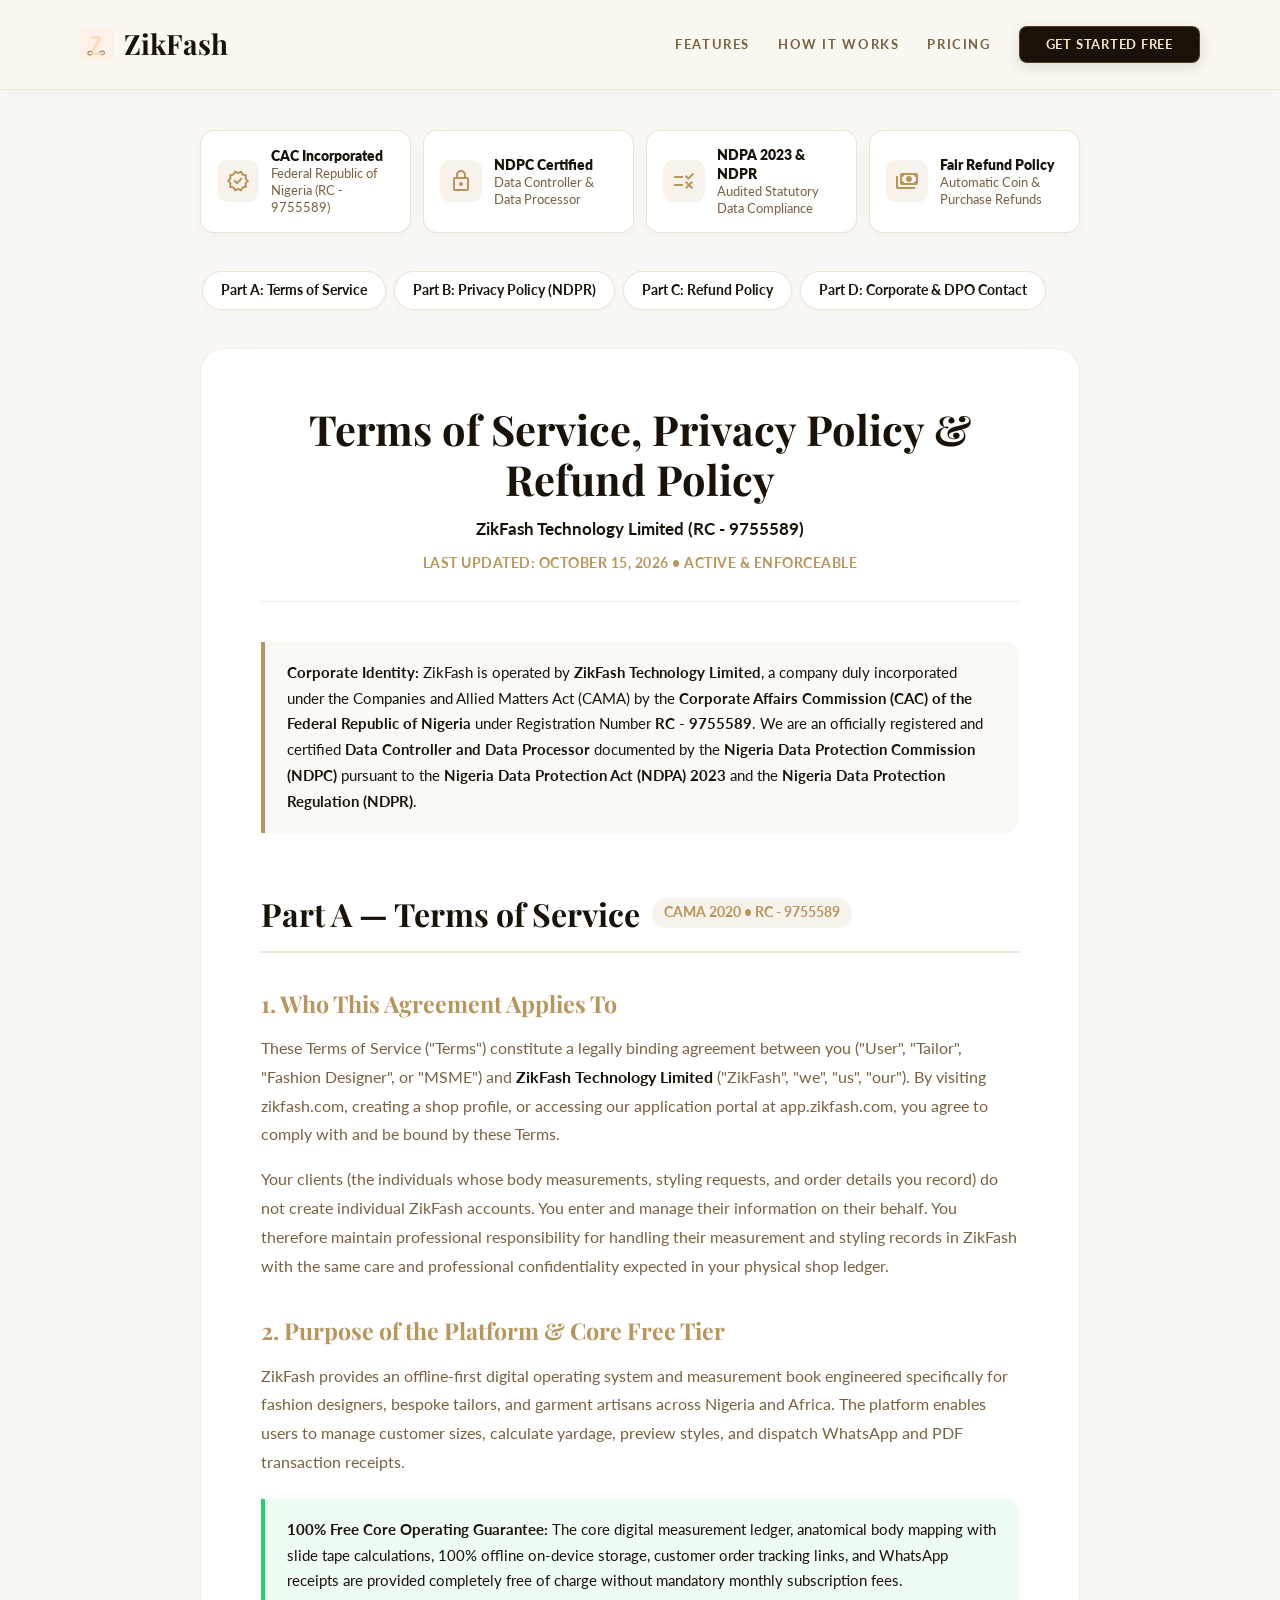
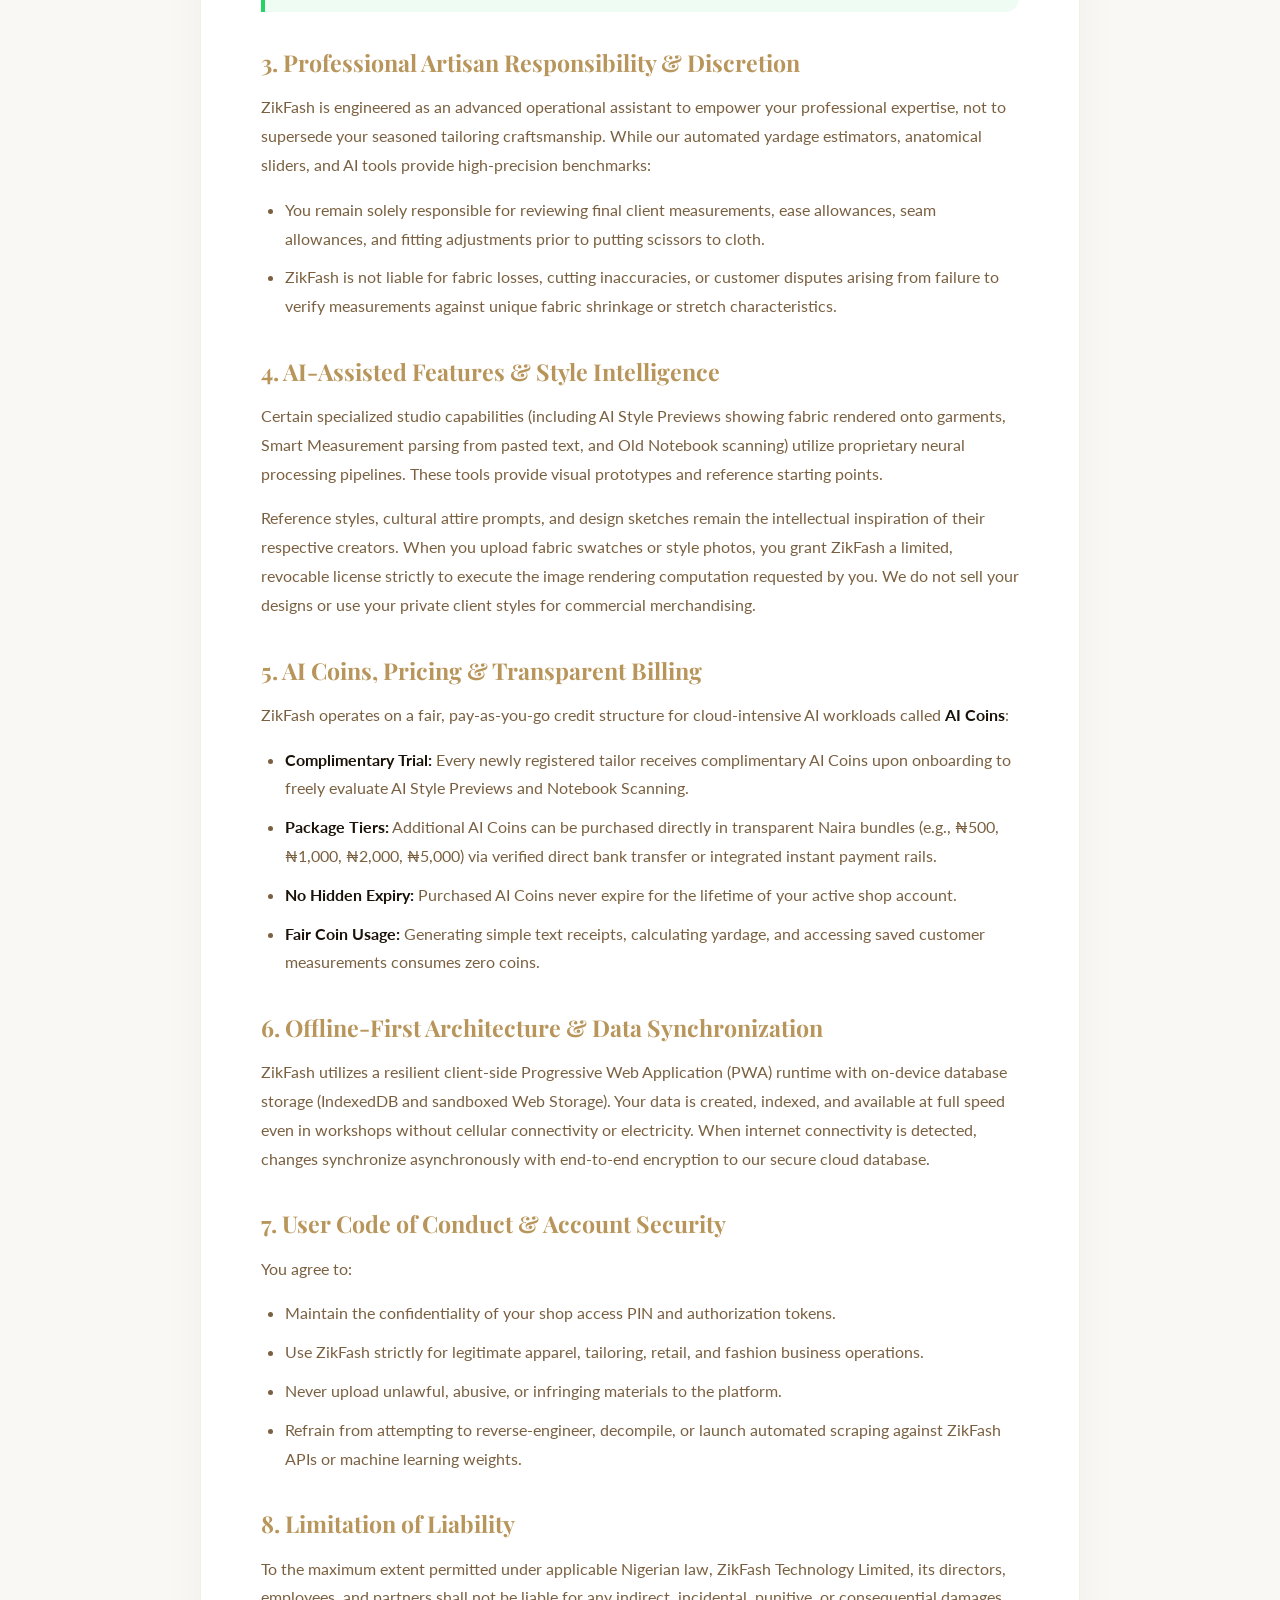
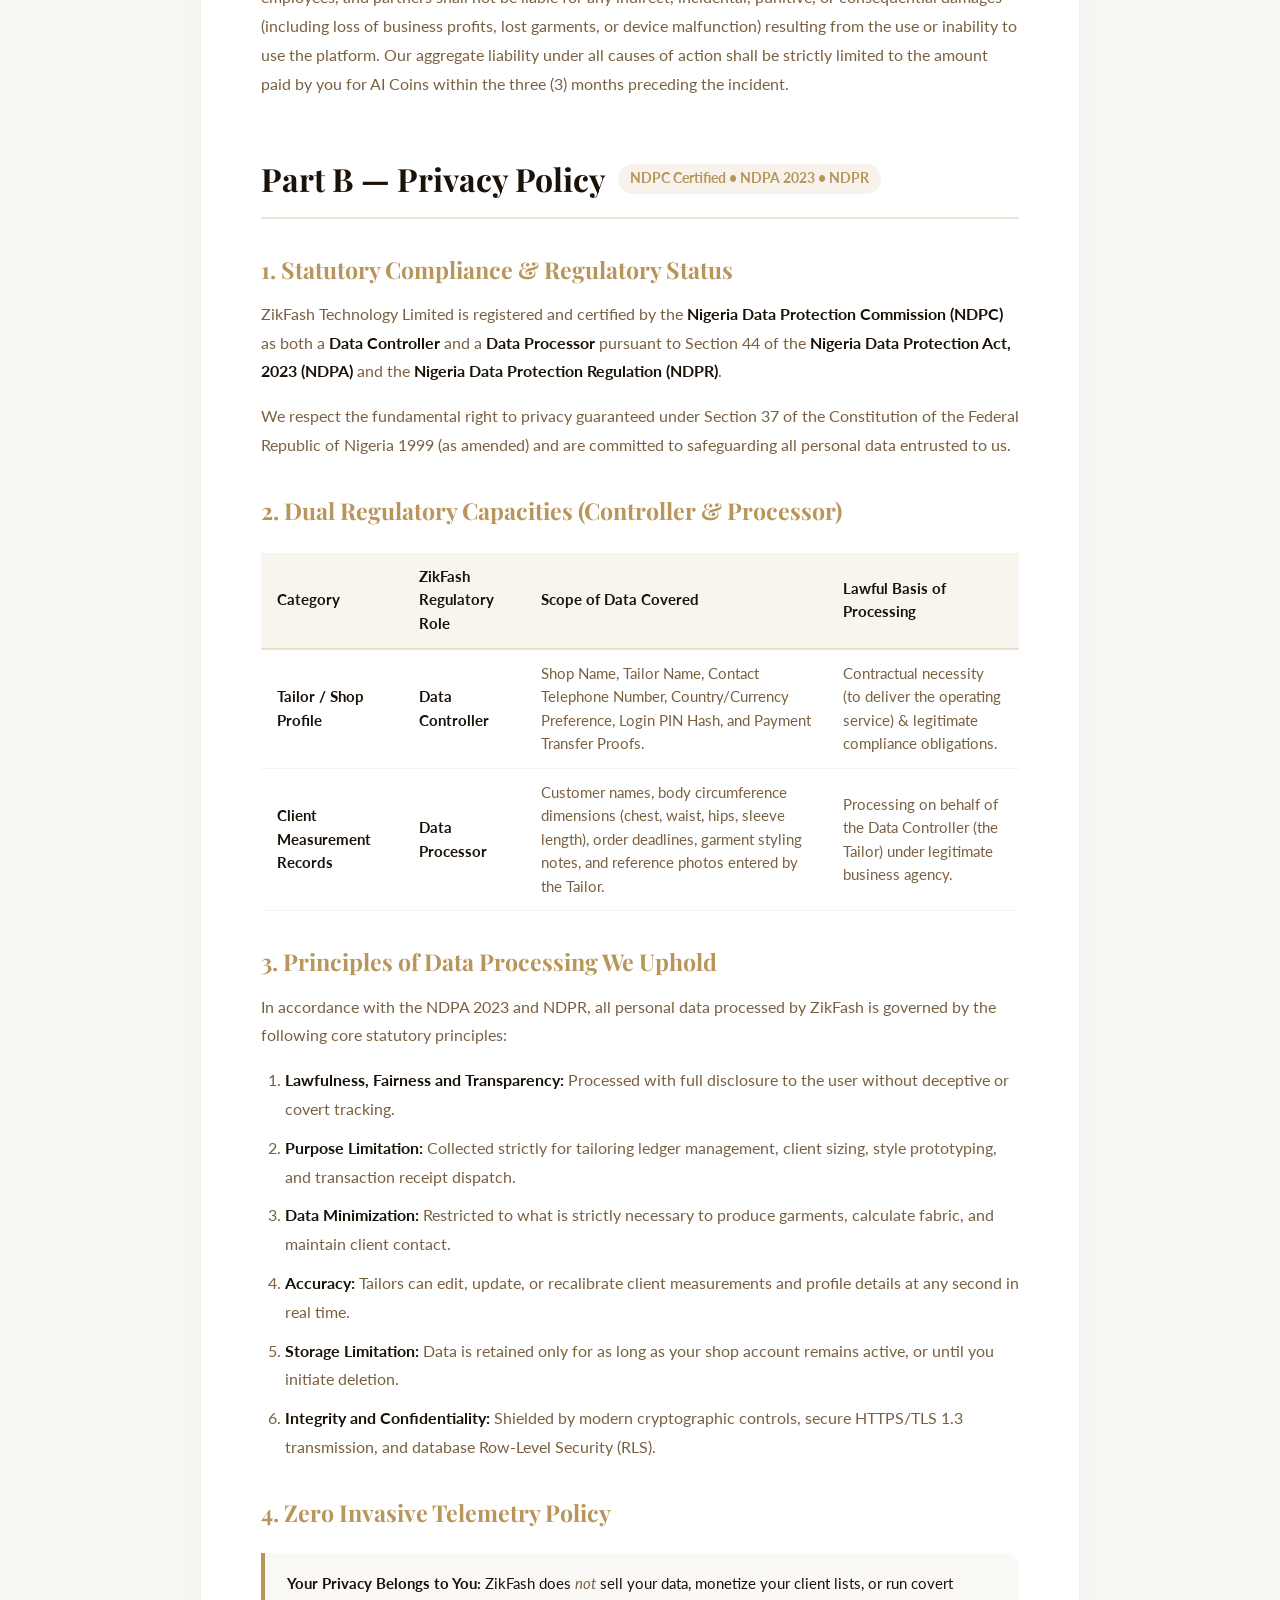
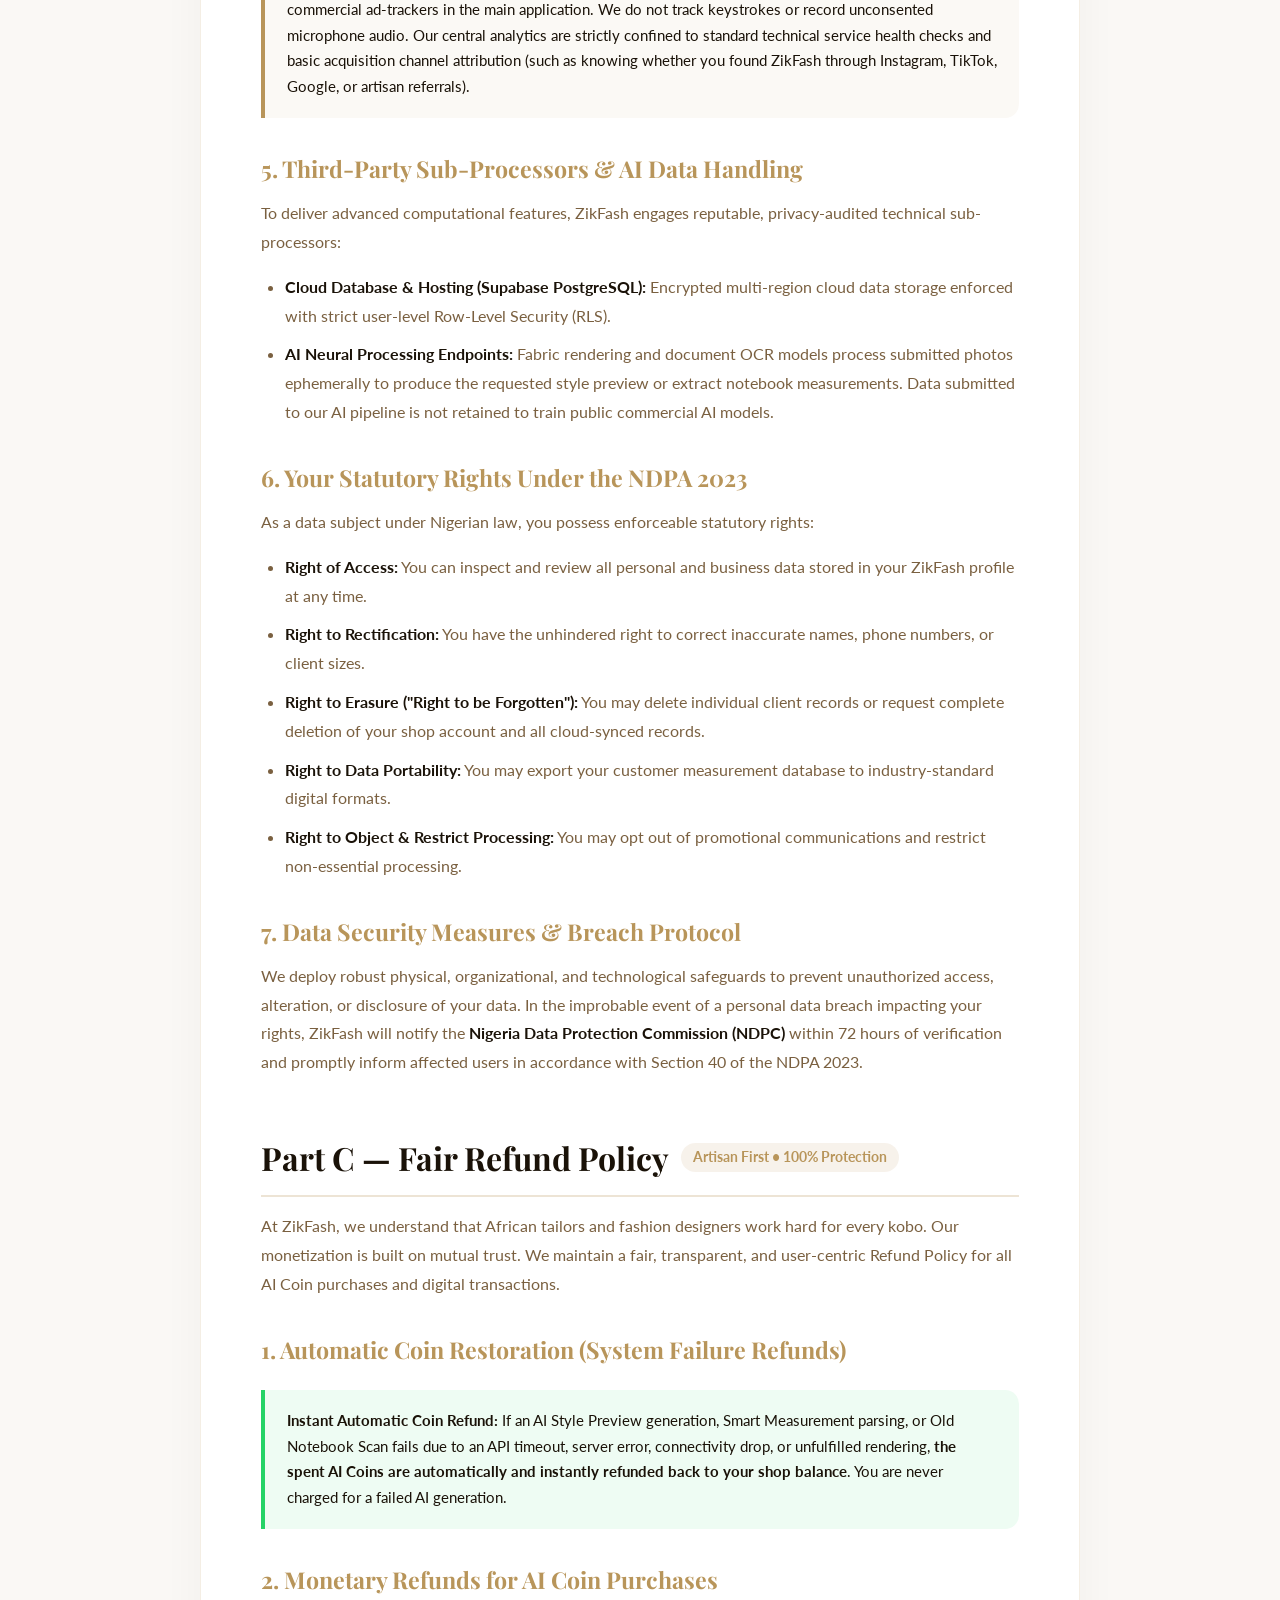
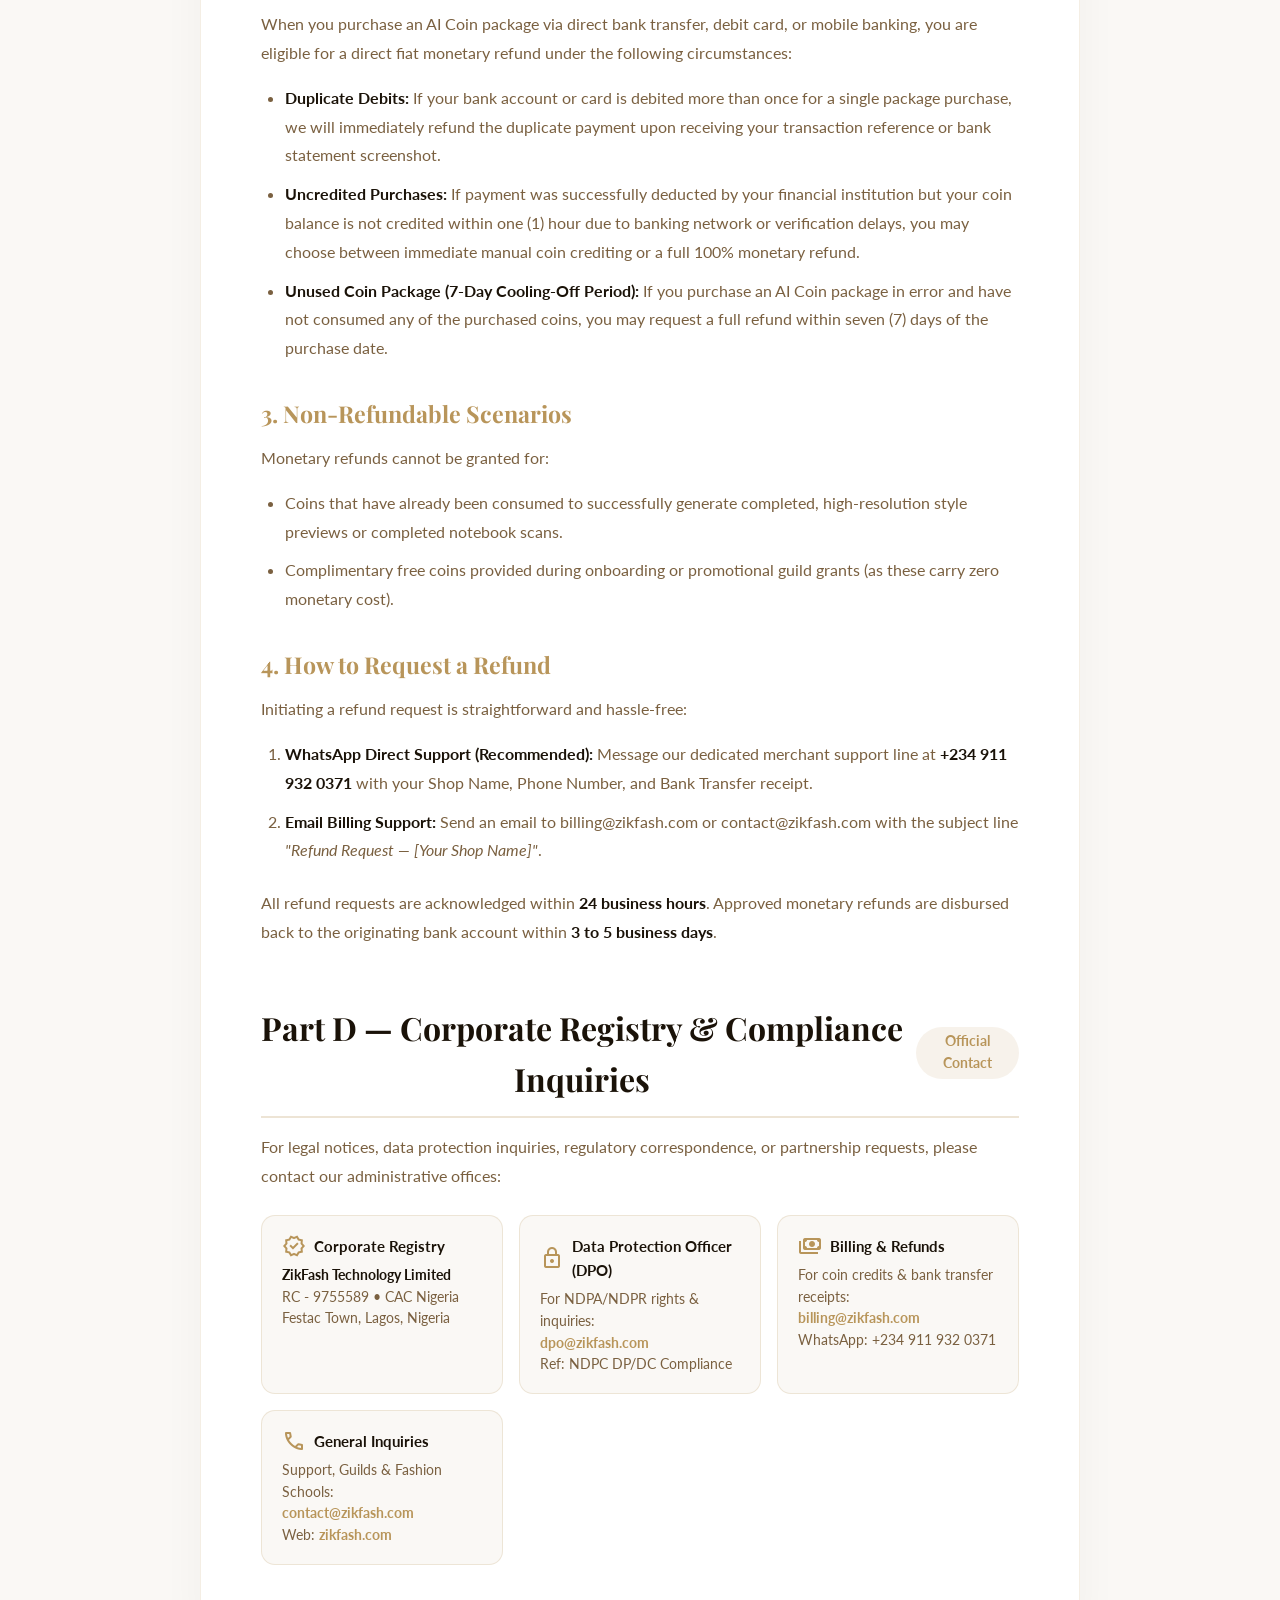
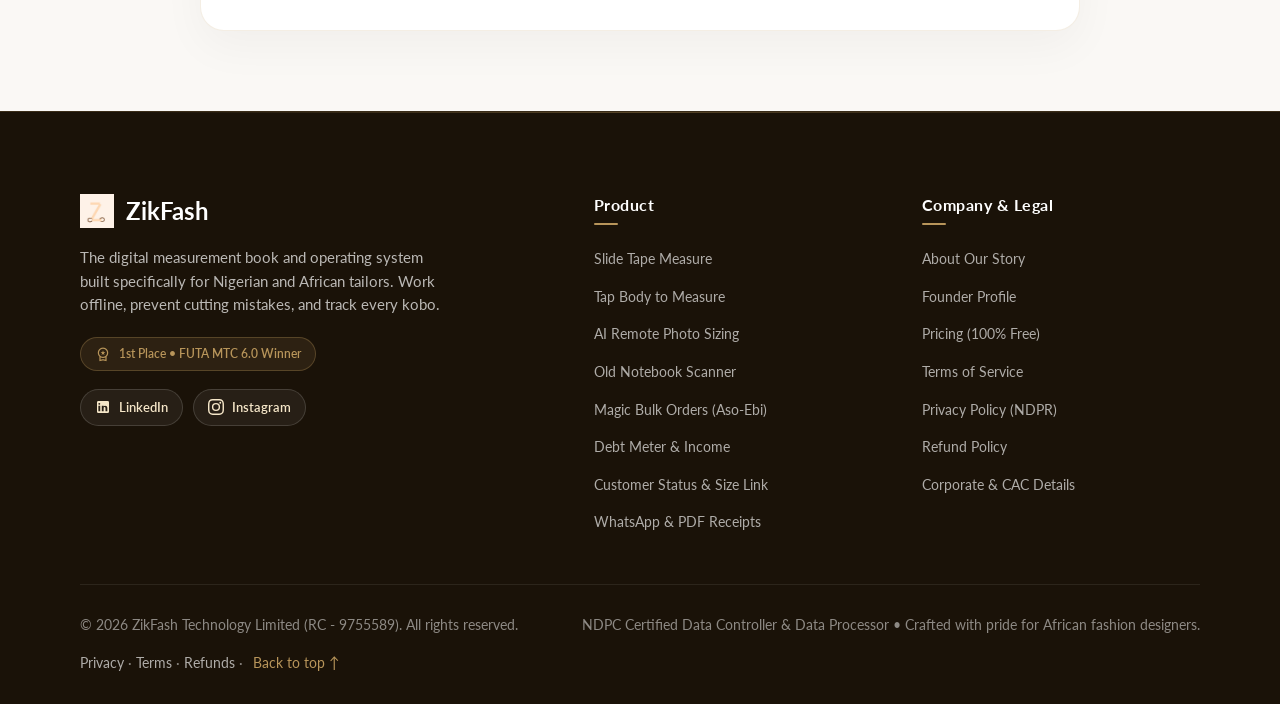
==== commit e452382b: "fix(legal): update official corporate location to Festac Town, Lagos" ====
--- a/privacy.html
+++ b/privacy.html
@@ -556,7 +556,7 @@
                         <h4><span class="material-symbols-outlined" style="color: var(--gold);">verified</span> Corporate Registry</h4>
                         <p><strong>ZikFash Technology Limited</strong><br>
                         RC - 9755589 &bull; CAC Nigeria<br>
-                        Yaba Innovation Corridor, Lagos, Nigeria</p>
+                        Festac Town, Lagos, Nigeria</p>
                     </div>
                     <div class="contact-card">
                         <h4><span class="material-symbols-outlined" style="color: var(--gold);">lock</span> Data Protection Officer (DPO)</h4>
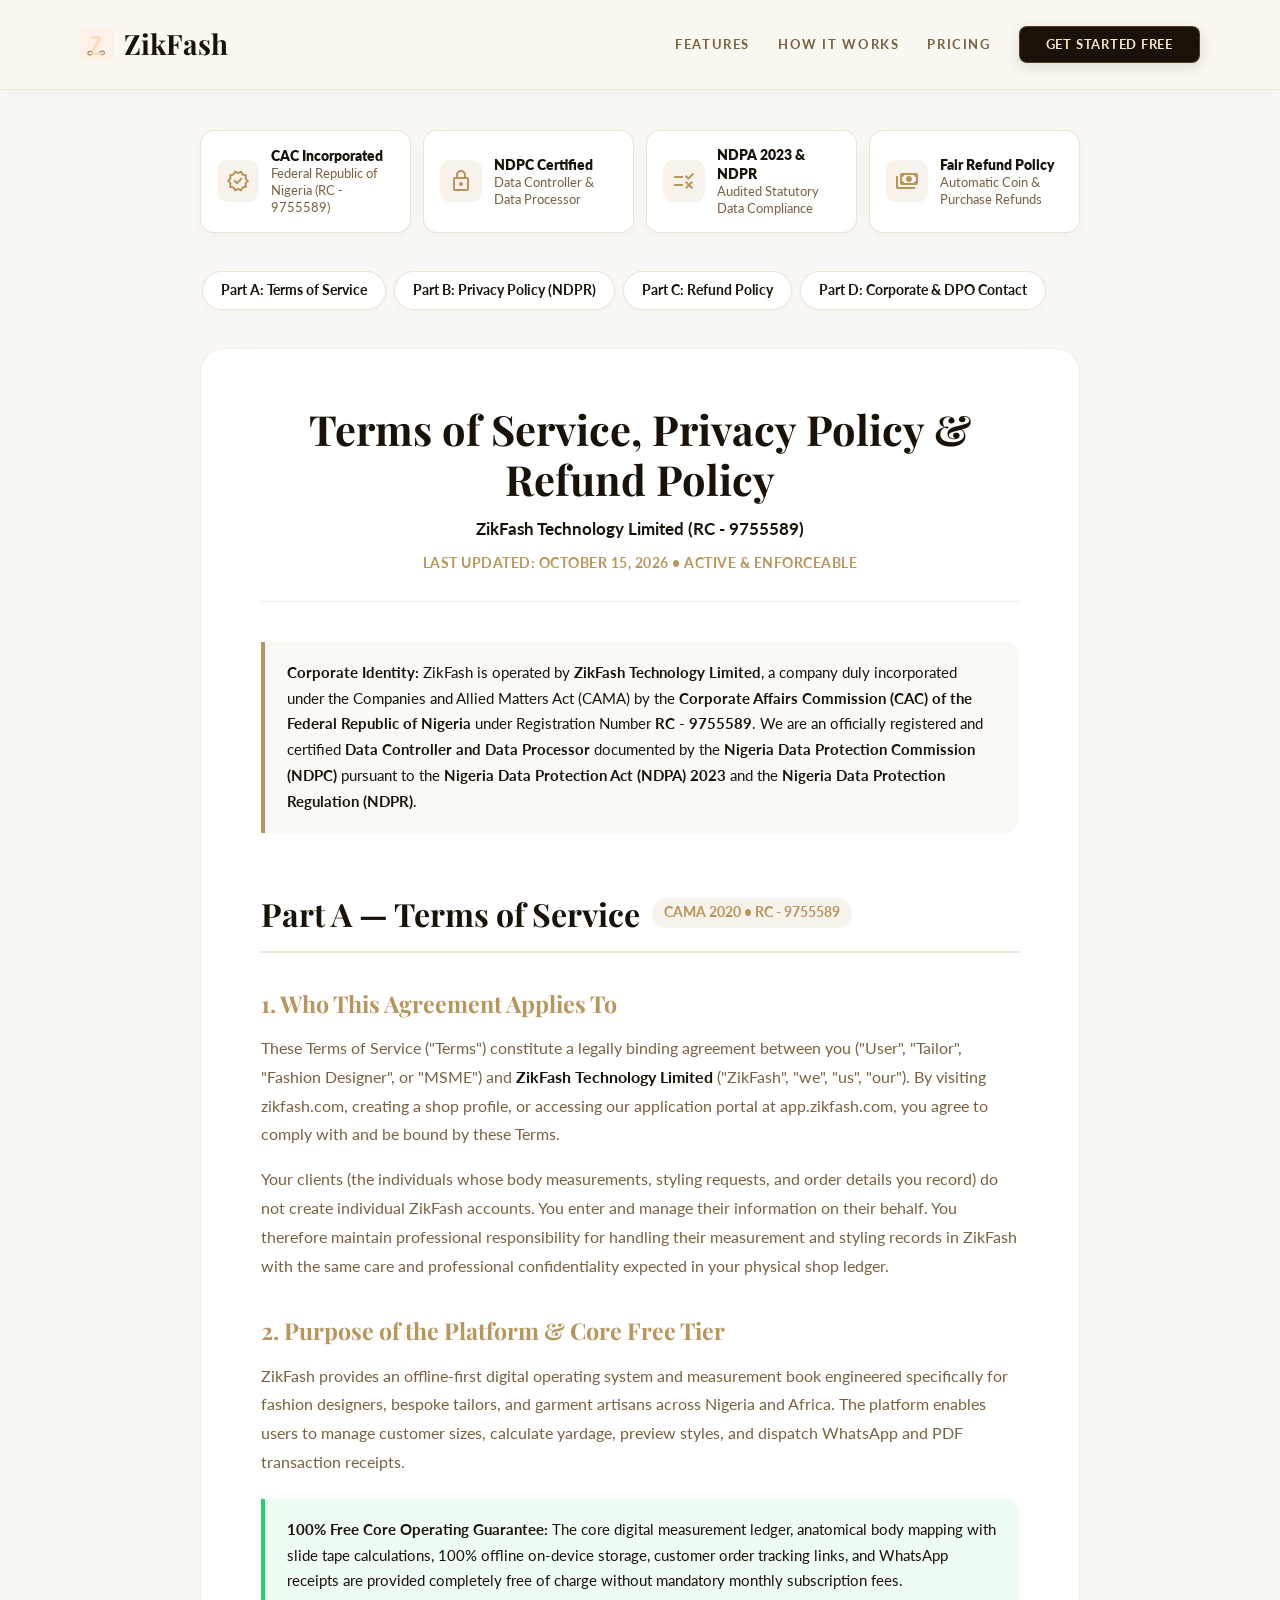
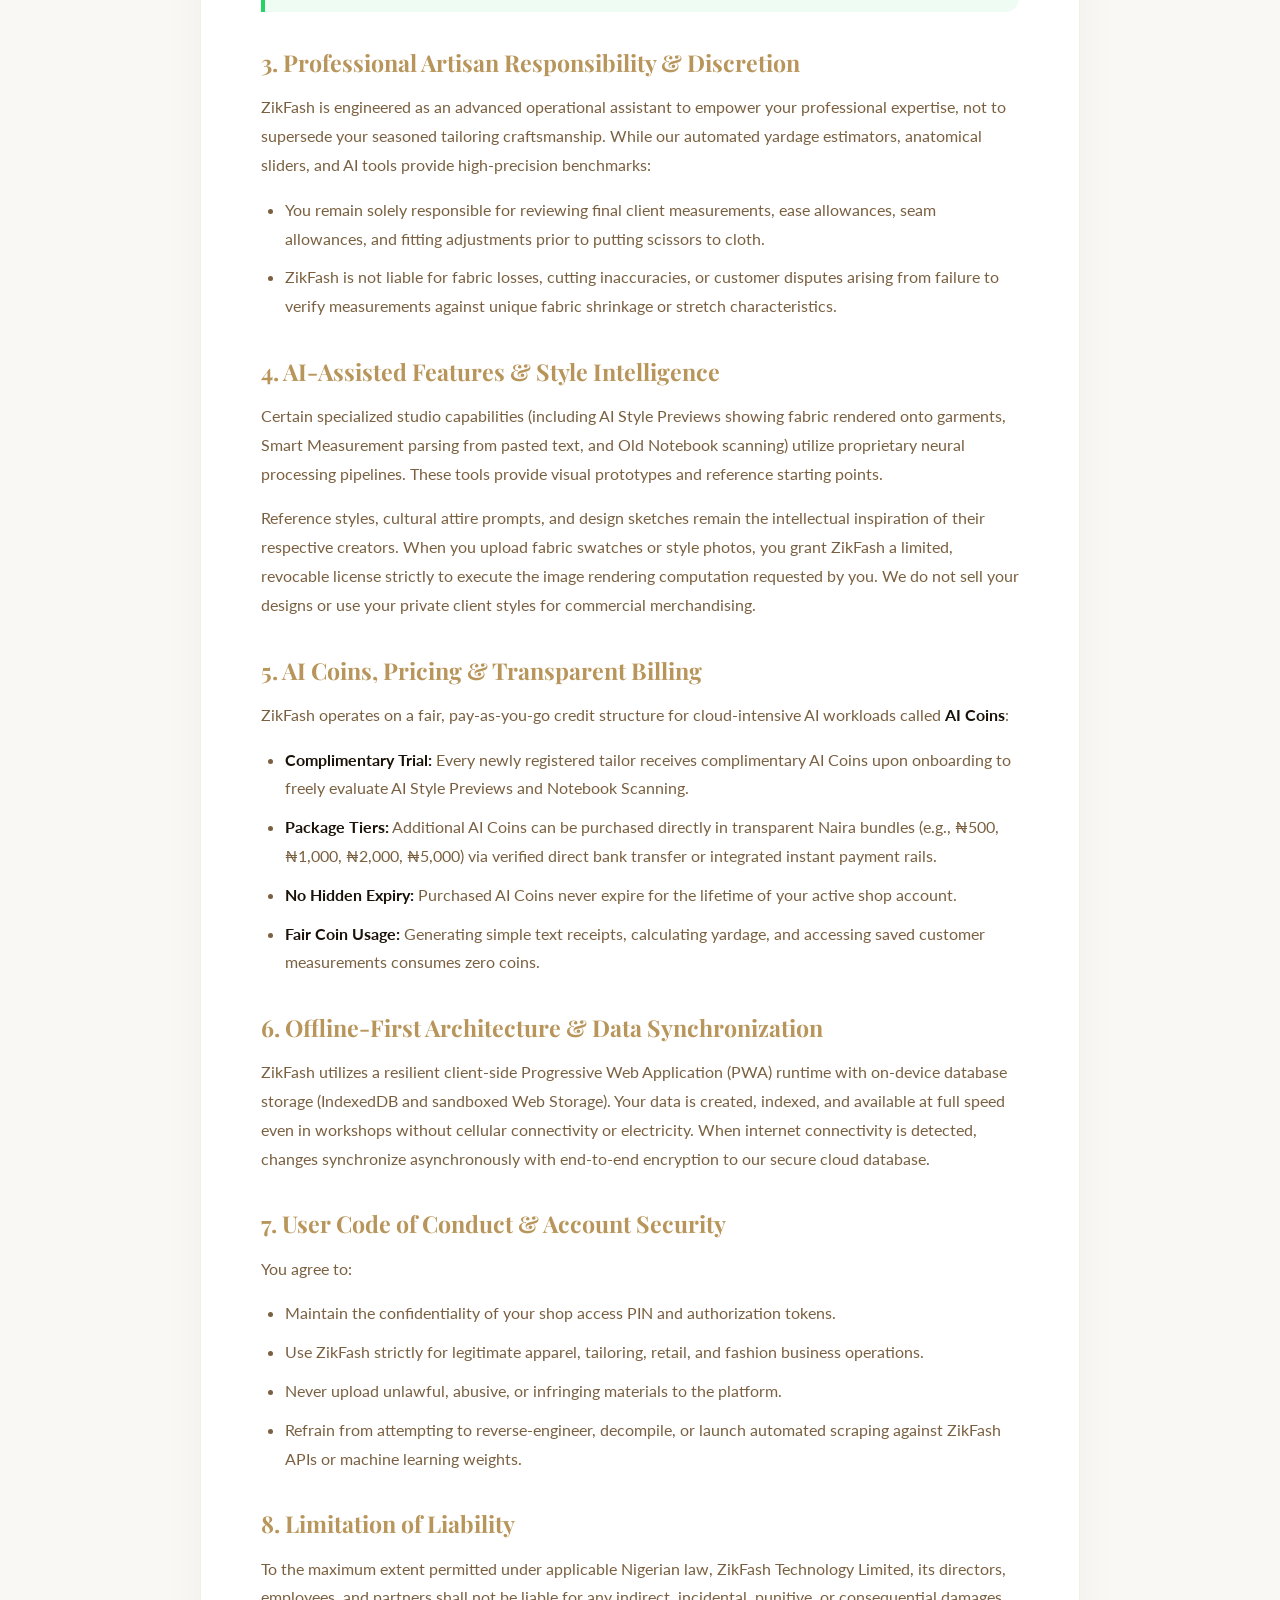
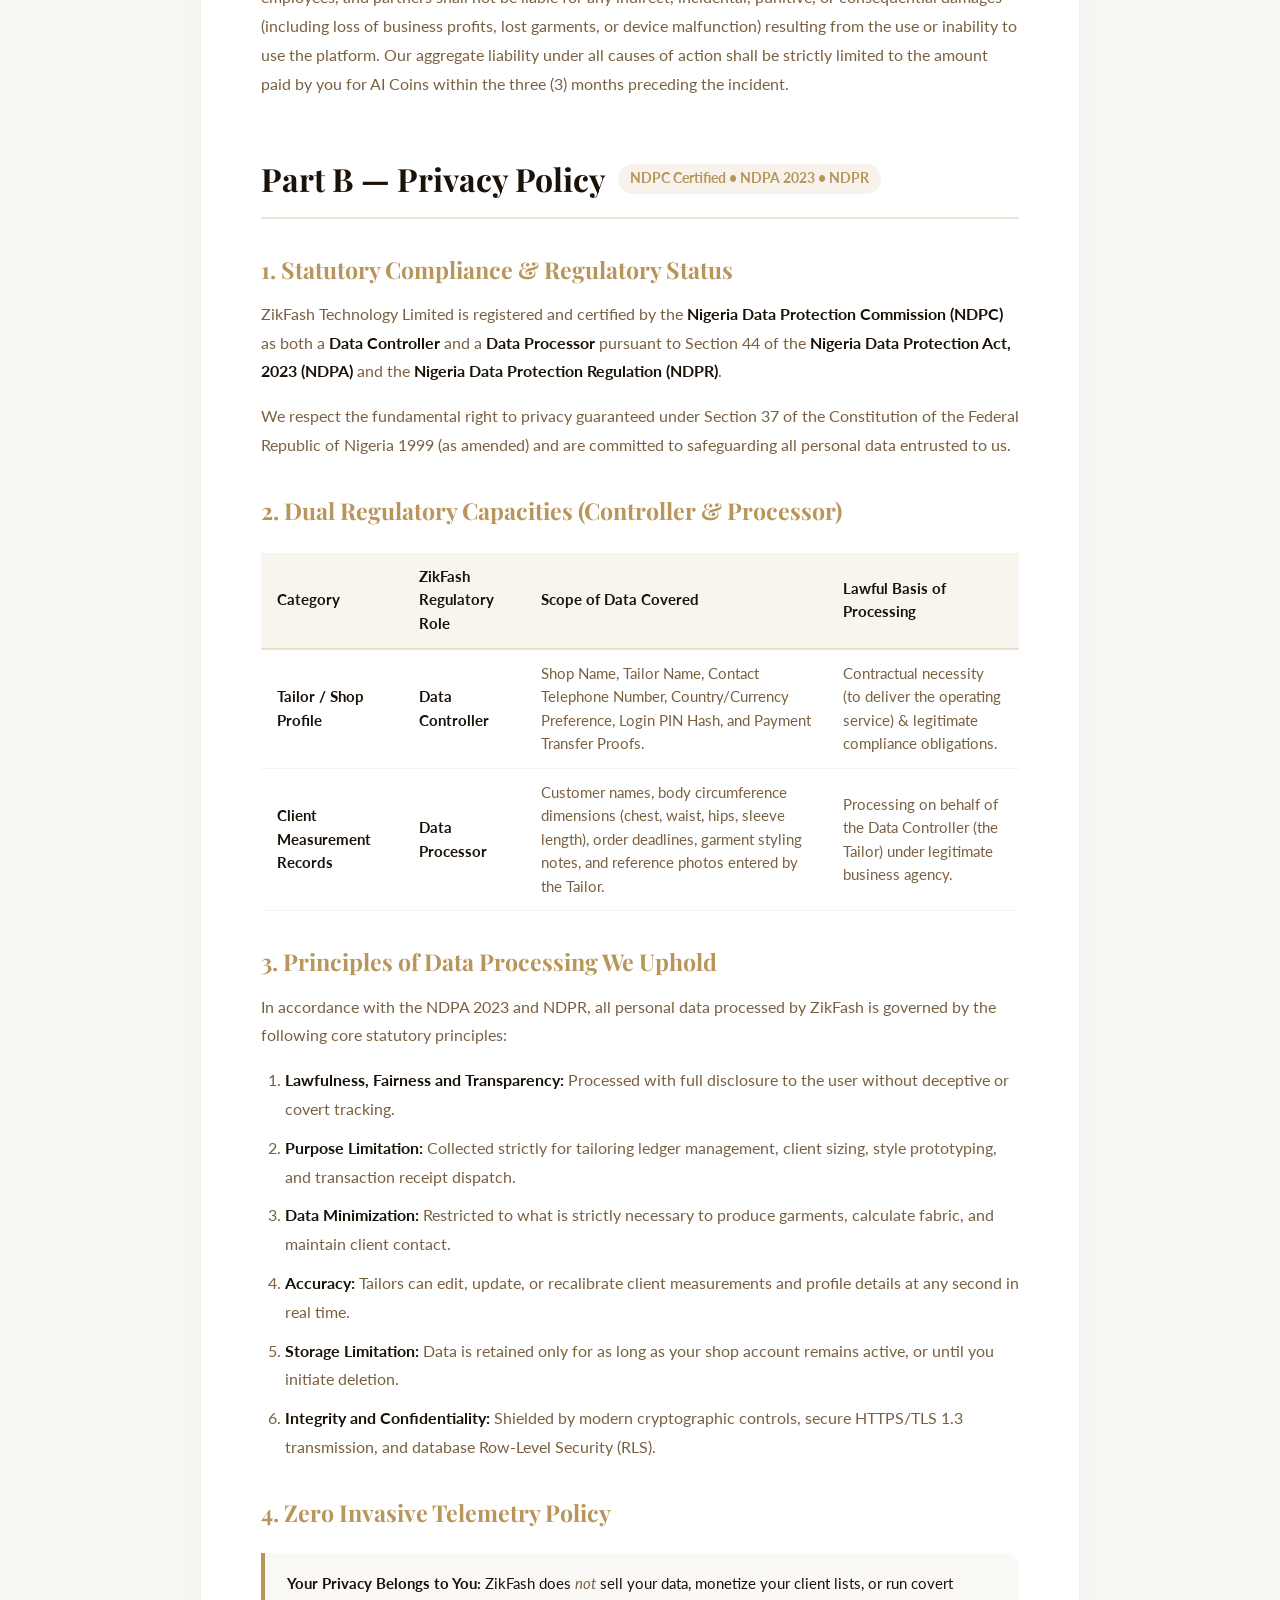
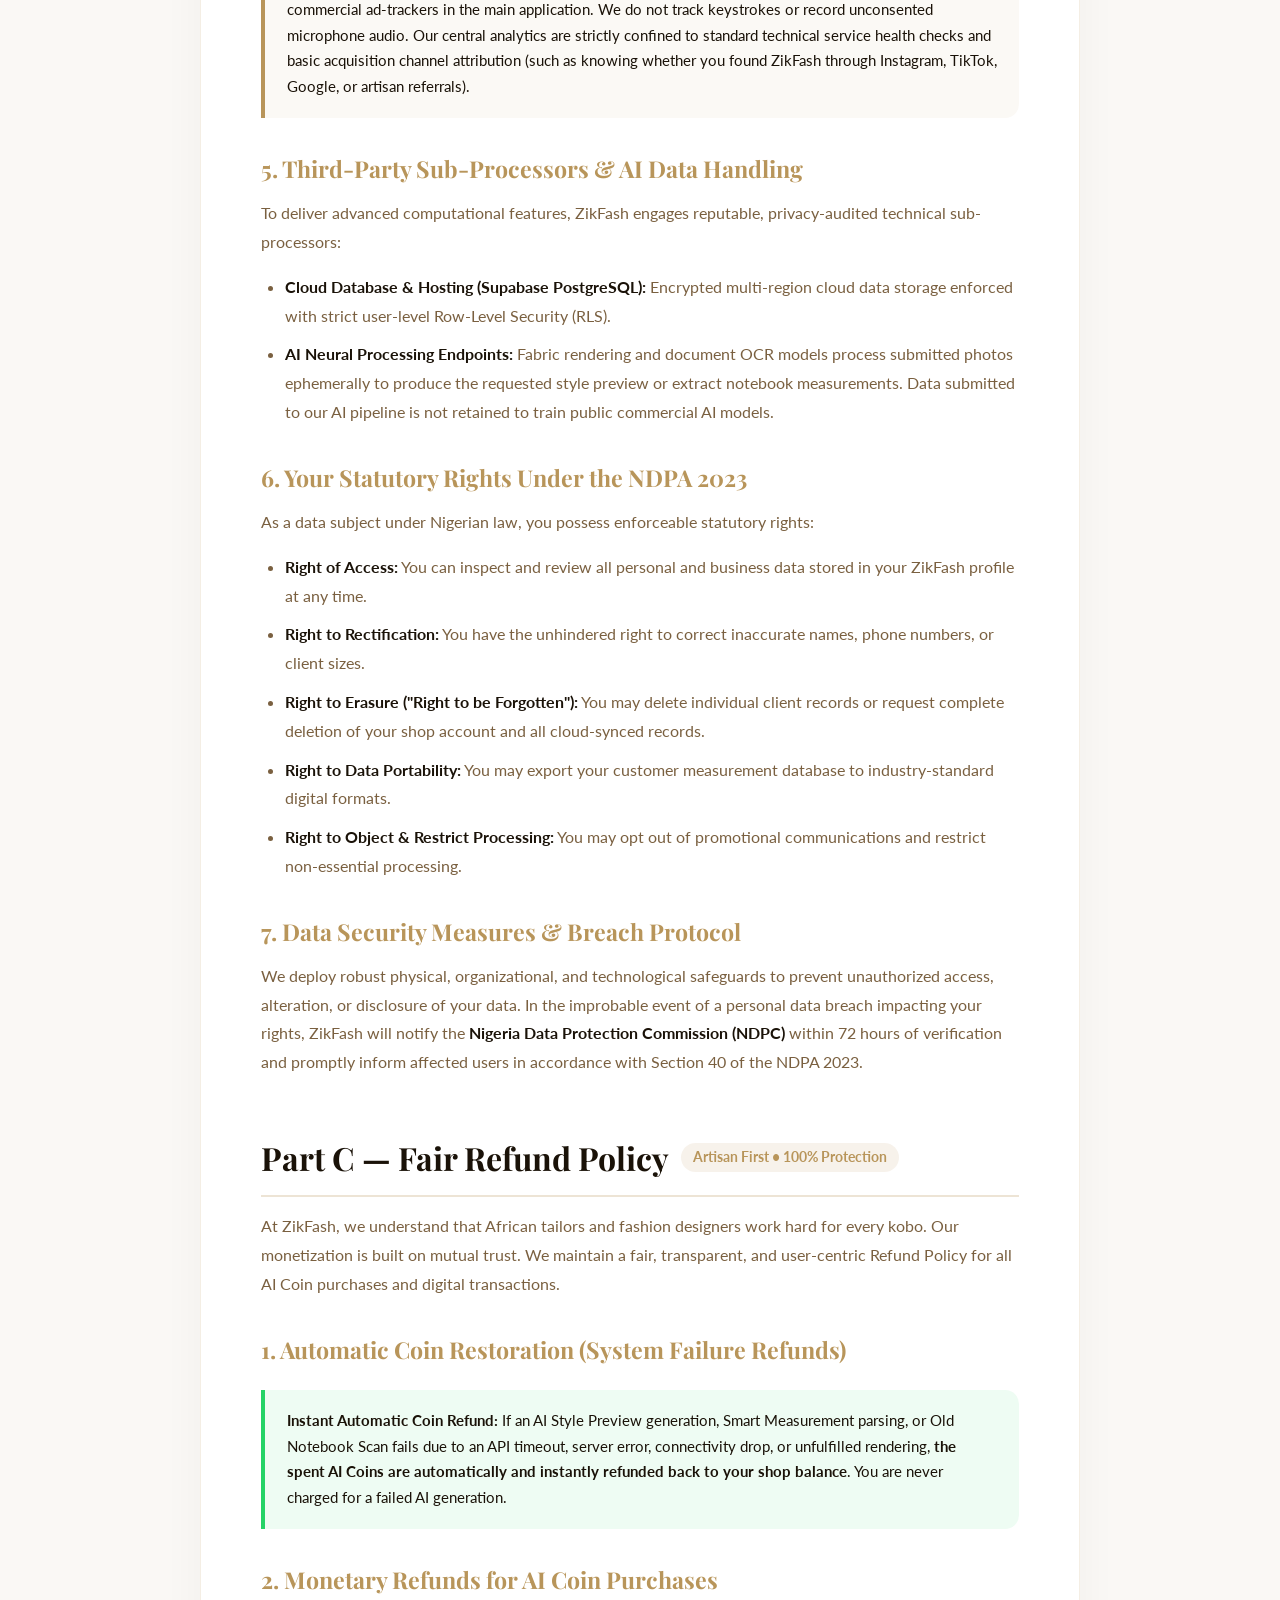
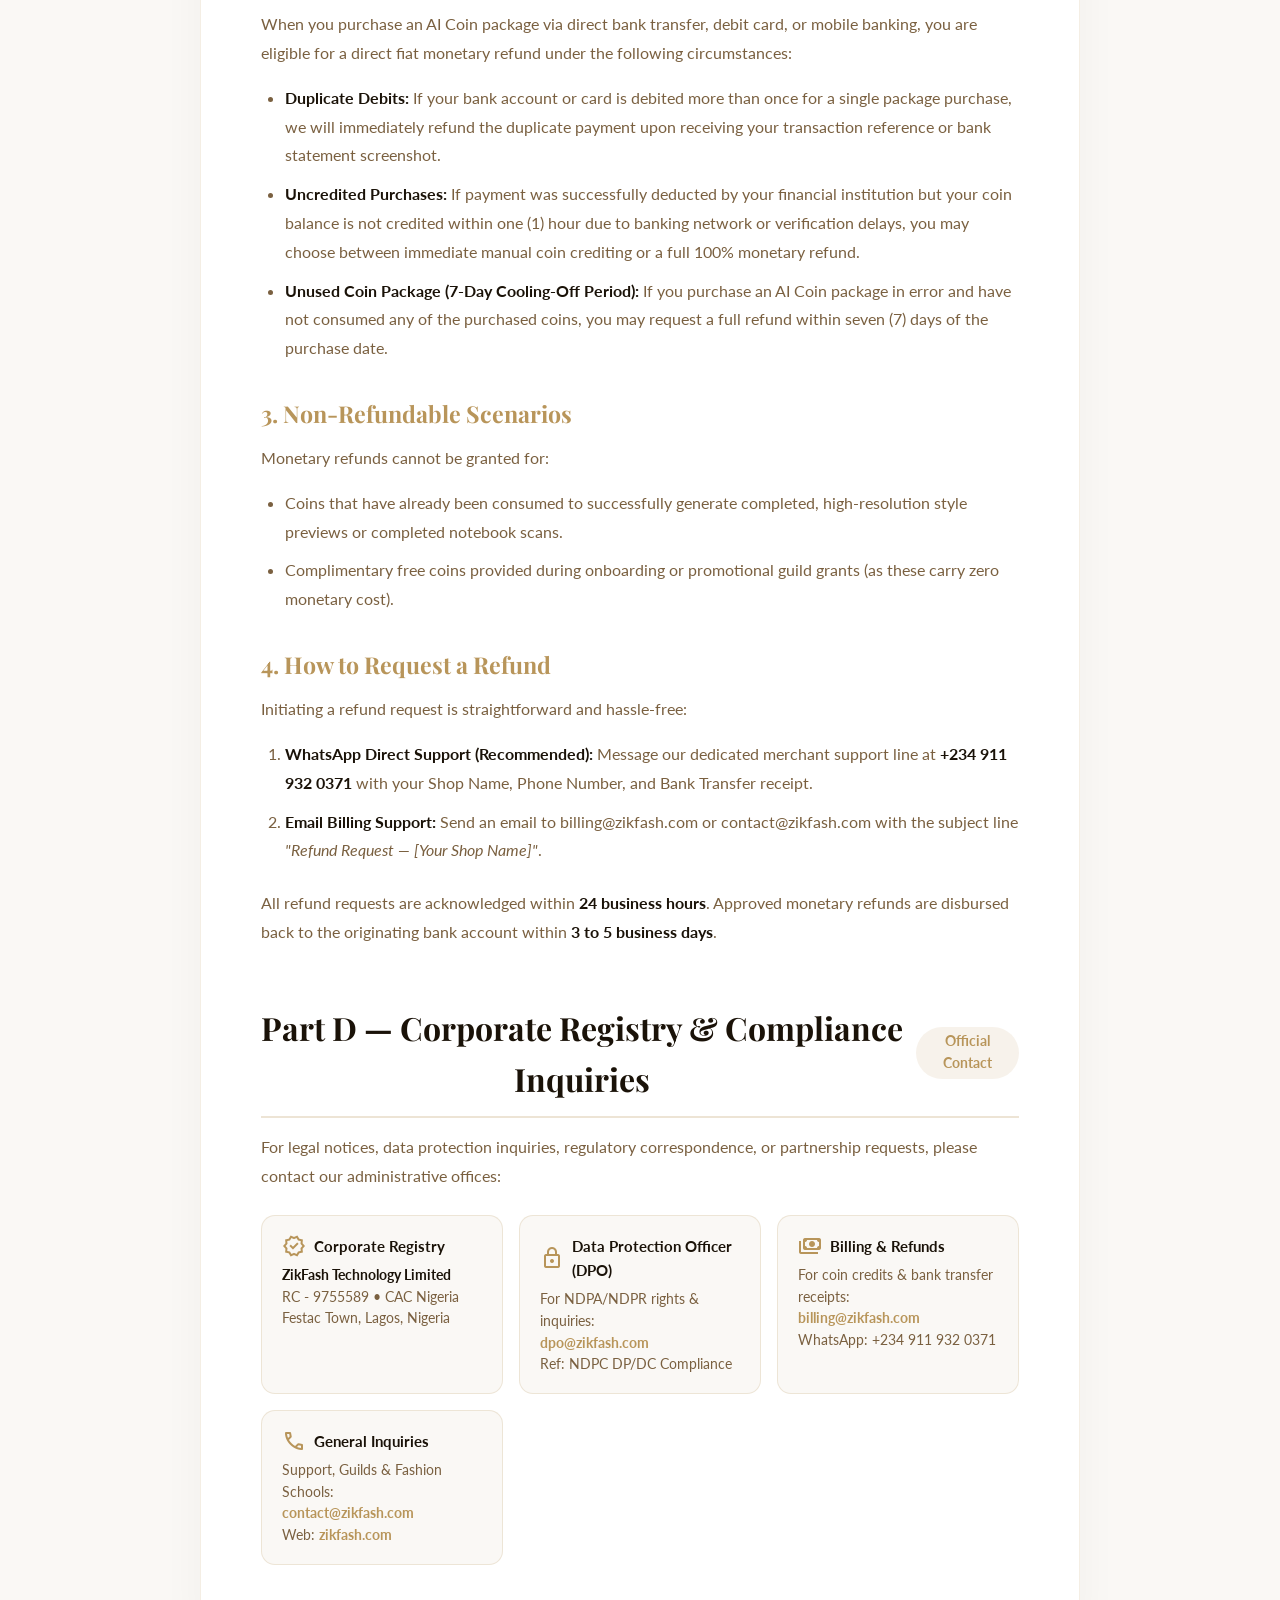
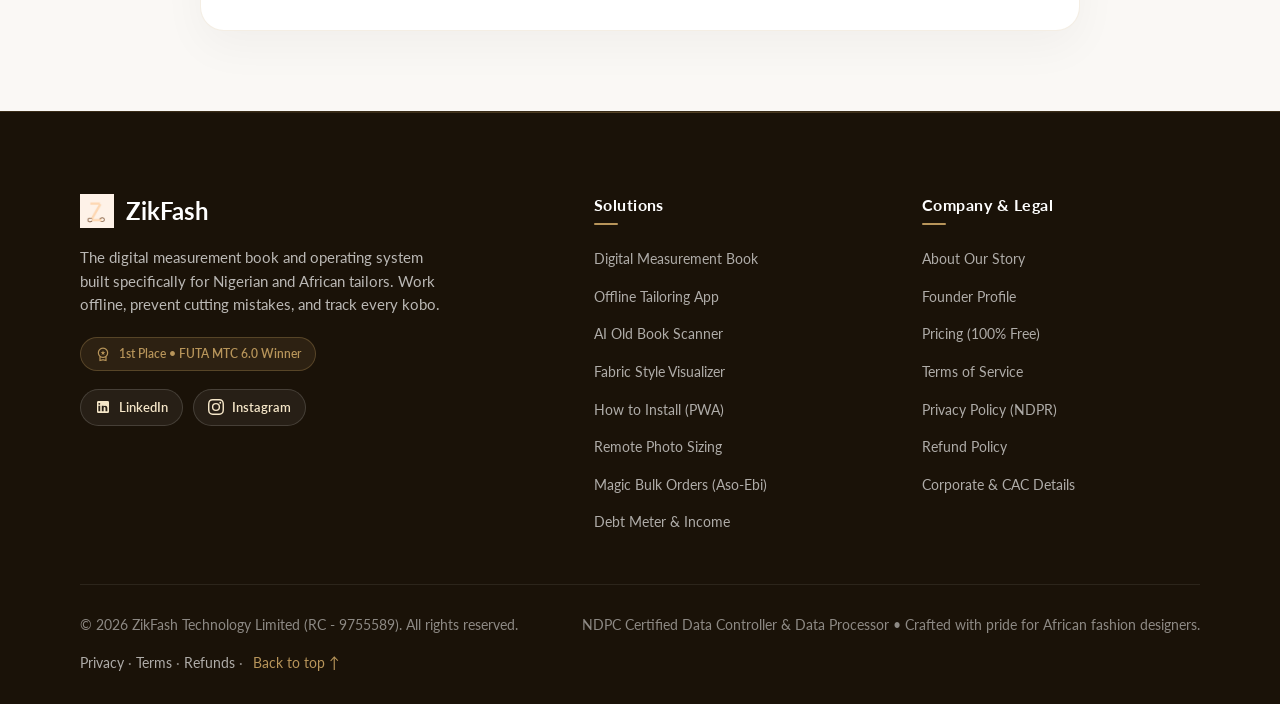
==== commit eaa28772: "feat(seo): add 5 core moat discovery pages and update sitemap and navigation" ====
--- a/privacy.html
+++ b/privacy.html
@@ -609,16 +609,16 @@
 
                 <!-- Product Column -->
                 <div class="footer-col">
-                    <h4>Product</h4>
+                    <h4>Solutions</h4>
                     <ul>
-                        <li><a href="index.html#features">Slide Tape Measure</a></li>
-                        <li><a href="index.html#features">Tap Body to Measure</a></li>
-                        <li><a href="index.html#workflow">AI Remote Photo Sizing</a></li>
-                        <li><a href="index.html#pro-tools">Old Notebook Scanner</a></li>
+                        <li><a href="digital-measurement-book.html">Digital Measurement Book</a></li>
+                        <li><a href="offline-tailoring-app.html">Offline Tailoring App</a></li>
+                        <li><a href="ai-measurement-book-scanner.html">AI Old Book Scanner</a></li>
+                        <li><a href="fabric-preview-for-tailors.html">Fabric Style Visualizer</a></li>
+                        <li><a href="how-to-install.html">How to Install (PWA)</a></li>
+                        <li><a href="index.html#workflow">Remote Photo Sizing</a></li>
                         <li><a href="index.html#ai-magic">Magic Bulk Orders (Aso-Ebi)</a></li>
                         <li><a href="index.html#pro-tools">Debt Meter &amp; Income</a></li>
-                        <li><a href="index.html#pro-tools">Customer Status &amp; Size Link</a></li>
-                        <li><a href="index.html#pro-tools">WhatsApp &amp; PDF Receipts</a></li>
                     </ul>
                 </div>
 
--- a/style.css
+++ b/style.css
@@ -3618,29 +3618,30 @@
 /* Search Box */
 .zf-curr-search-box {
     position: relative;
-    padding: 12px 18px 8px;
+    padding: 10px 18px 8px;
     background: #FFFFFF;
 }
 
 .zf-curr-search-icon {
     position: absolute;
-    left: 30px;
+    left: 28px;
     top: 50%;
     transform: translateY(-50%);
-    font-size: 20px;
+    font-size: 19px;
     color: var(--gold);
     pointer-events: none;
+    line-height: 1;
 }
 
 .zf-curr-search-box input {
     width: 100%;
-    padding: 11px 40px 11px 40px;
-    font-size: 0.95rem;
+    padding: 9px 36px 9px 38px;
+    font-size: 0.88rem;
     font-family: 'Lato', sans-serif;
     color: var(--espresso);
     background: #FAF8F5;
     border: 1.5px solid rgba(184, 149, 90, 0.22);
-    border-radius: 12px;
+    border-radius: 10px;
     outline: none;
     transition: all 0.2s ease;
     box-sizing: border-box;
@@ -3652,9 +3653,14 @@
     box-shadow: 0 0 0 3px rgba(184, 149, 90, 0.15);
 }
 
+.zf-curr-search-box input::placeholder {
+    color: var(--text-faint);
+    font-size: 0.85rem;
+}
+
 .zf-curr-search-clear {
     position: absolute;
-    right: 30px;
+    right: 26px;
     top: 50%;
     transform: translateY(-50%);
     background: transparent;
@@ -3674,12 +3680,14 @@
 /* Filter chips */
 .zf-curr-filter-chips {
     display: flex;
-    gap: 6px;
-    padding: 0 18px 10px;
+    align-items: center;
+    gap: 8px;
+    padding: 4px 18px 10px;
     overflow-x: auto;
     -ms-overflow-style: none;
     scrollbar-width: none;
     background: #FFFFFF;
+    border-bottom: 1px solid rgba(184, 149, 90, 0.08);
 }
 
 .zf-curr-filter-chips::-webkit-scrollbar {
@@ -3688,28 +3696,30 @@
 
 .curr-chip {
     padding: 5px 12px;
-    font-size: 0.78rem;
+    font-size: 0.74rem;
     font-weight: 700;
     color: var(--text-dark);
-    background: rgba(184, 149, 90, 0.08);
-    border: 1px solid rgba(184, 149, 90, 0.15);
-    border-radius: 100px;
+    background: #FAF8F5;
+    border: 1px solid rgba(184, 149, 90, 0.18);
+    border-radius: 999px;
     cursor: pointer;
     white-space: nowrap;
-    transition: all 0.18s ease;
+    transition: all 0.15s ease;
     flex-shrink: 0;
+    line-height: 1.2;
 }
 
 .curr-chip:hover {
-    background: rgba(184, 149, 90, 0.16);
+    background: rgba(184, 149, 90, 0.14);
     color: var(--espresso);
+    border-color: var(--gold);
 }
 
 .curr-chip.active {
-    background: var(--gold);
-    color: #FFFFFF;
-    border-color: var(--gold);
-    box-shadow: 0 2px 8px rgba(184, 149, 90, 0.35);
+    background: var(--espresso);
+    color: #FAF8F5;
+    border-color: var(--espresso);
+    box-shadow: 0 2px 6px rgba(26, 18, 8, 0.18);
 }
 
 /* List container */
@@ -3907,8 +3917,8 @@
     .zf-curr-sheet {
         width: 100%;
         max-width: 100%;
-        max-height: 85vh;
-        border-radius: 24px 24px 0 0;
+        max-height: 60vh;
+        border-radius: 20px 20px 0 0;
         border-bottom: none;
         border-left: none;
         border-right: none;
@@ -3921,25 +3931,102 @@
 
     .zf-curr-handle {
         display: block;
+        width: 36px;
+        height: 4px;
+        margin: 8px auto 2px;
     }
 
     .zf-curr-header {
-        padding: 10px 16px 12px;
+        padding: 8px 14px 8px;
+    }
+
+    .zf-curr-header-icon {
+        font-size: 20px;
+        padding: 6px;
+        border-radius: 8px;
+    }
+
+    .zf-curr-header h3 {
+        font-size: 0.98rem;
+    }
+
+    .zf-curr-subtext {
+        font-size: 0.73rem;
+        line-height: 1.25;
+    }
+
+    .zf-curr-close-btn {
+        width: 30px;
+        height: 30px;
+    }
+
+    .zf-curr-close-btn span {
+        font-size: 18px;
     }
 
     .zf-curr-search-box {
-        padding: 10px 16px 8px;
+        padding: 6px 14px 6px;
+    }
+
+    .zf-curr-search-icon {
+        left: 24px;
+        font-size: 18px;
+    }
+
+    .zf-curr-search-clear {
+        right: 22px;
+    }
+
+    .zf-curr-search-box input {
+        padding: 8px 32px 8px 34px;
+        font-size: 0.84rem;
+        border-radius: 8px;
     }
 
     .zf-curr-filter-chips {
-        padding: 0 16px 10px;
+        padding: 0 14px 8px;
+        gap: 6px;
+    }
+
+    .curr-chip {
+        padding: 4px 10px;
+        font-size: 0.72rem;
     }
 
     .zf-curr-list {
-        padding: 6px 12px 24px;
+        padding: 4px 10px 18px;
+    }
+
+    .zf-curr-group-title {
+        font-size: 0.65rem;
+        padding: 8px 8px 4px;
+        margin-top: 4px;
     }
 
     .zf-curr-item {
-        padding: 10px 12px;
+        padding: 7px 10px;
+        min-height: 42px;
+        border-radius: 8px;
+        margin-bottom: 2px;
+    }
+
+    .zf-curr-badge {
+        min-width: 32px;
+        height: 28px;
+        font-size: 0.78rem;
+        border-radius: 6px;
+    }
+
+    .zf-curr-name {
+        font-size: 0.84rem;
+    }
+
+    .zf-curr-sub {
+        font-size: 0.70rem;
+    }
+
+    .zf-curr-code-tag {
+        font-size: 0.68rem;
+        padding: 2px 5px;
     }
 }
